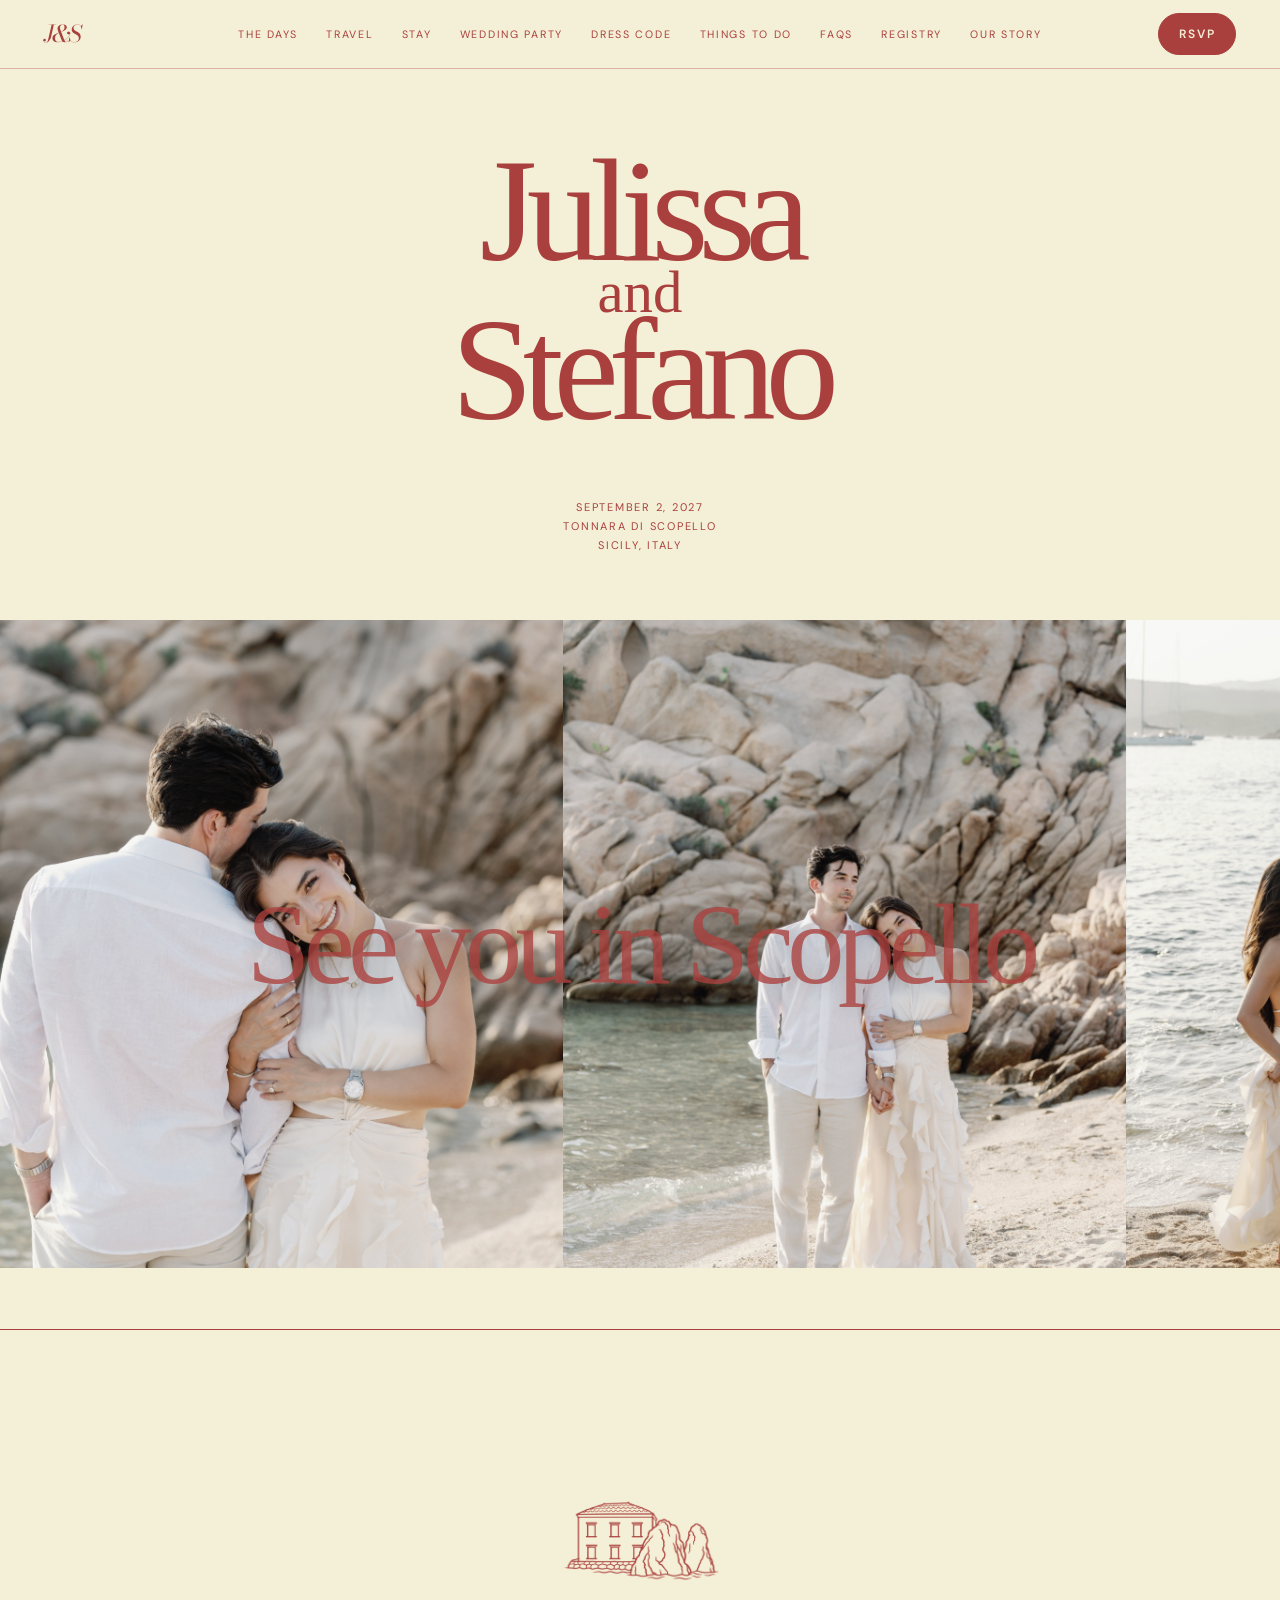
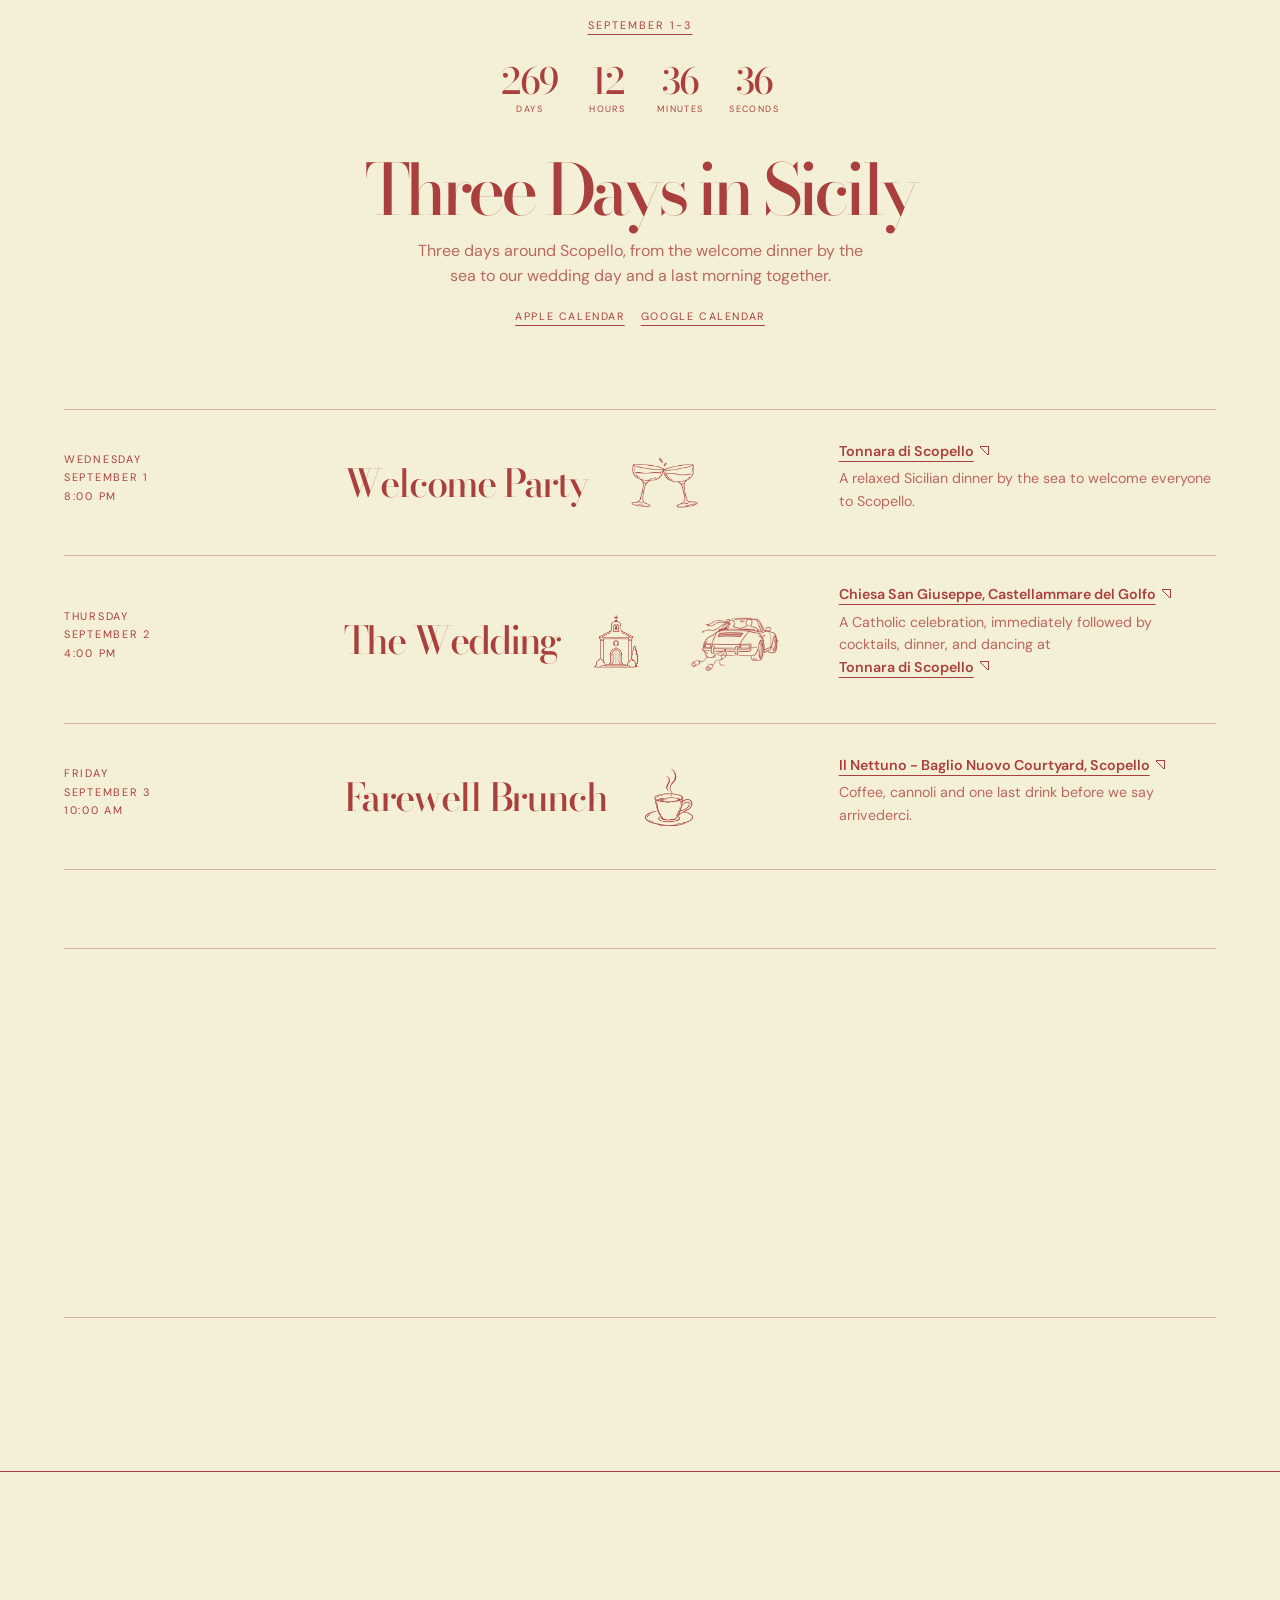
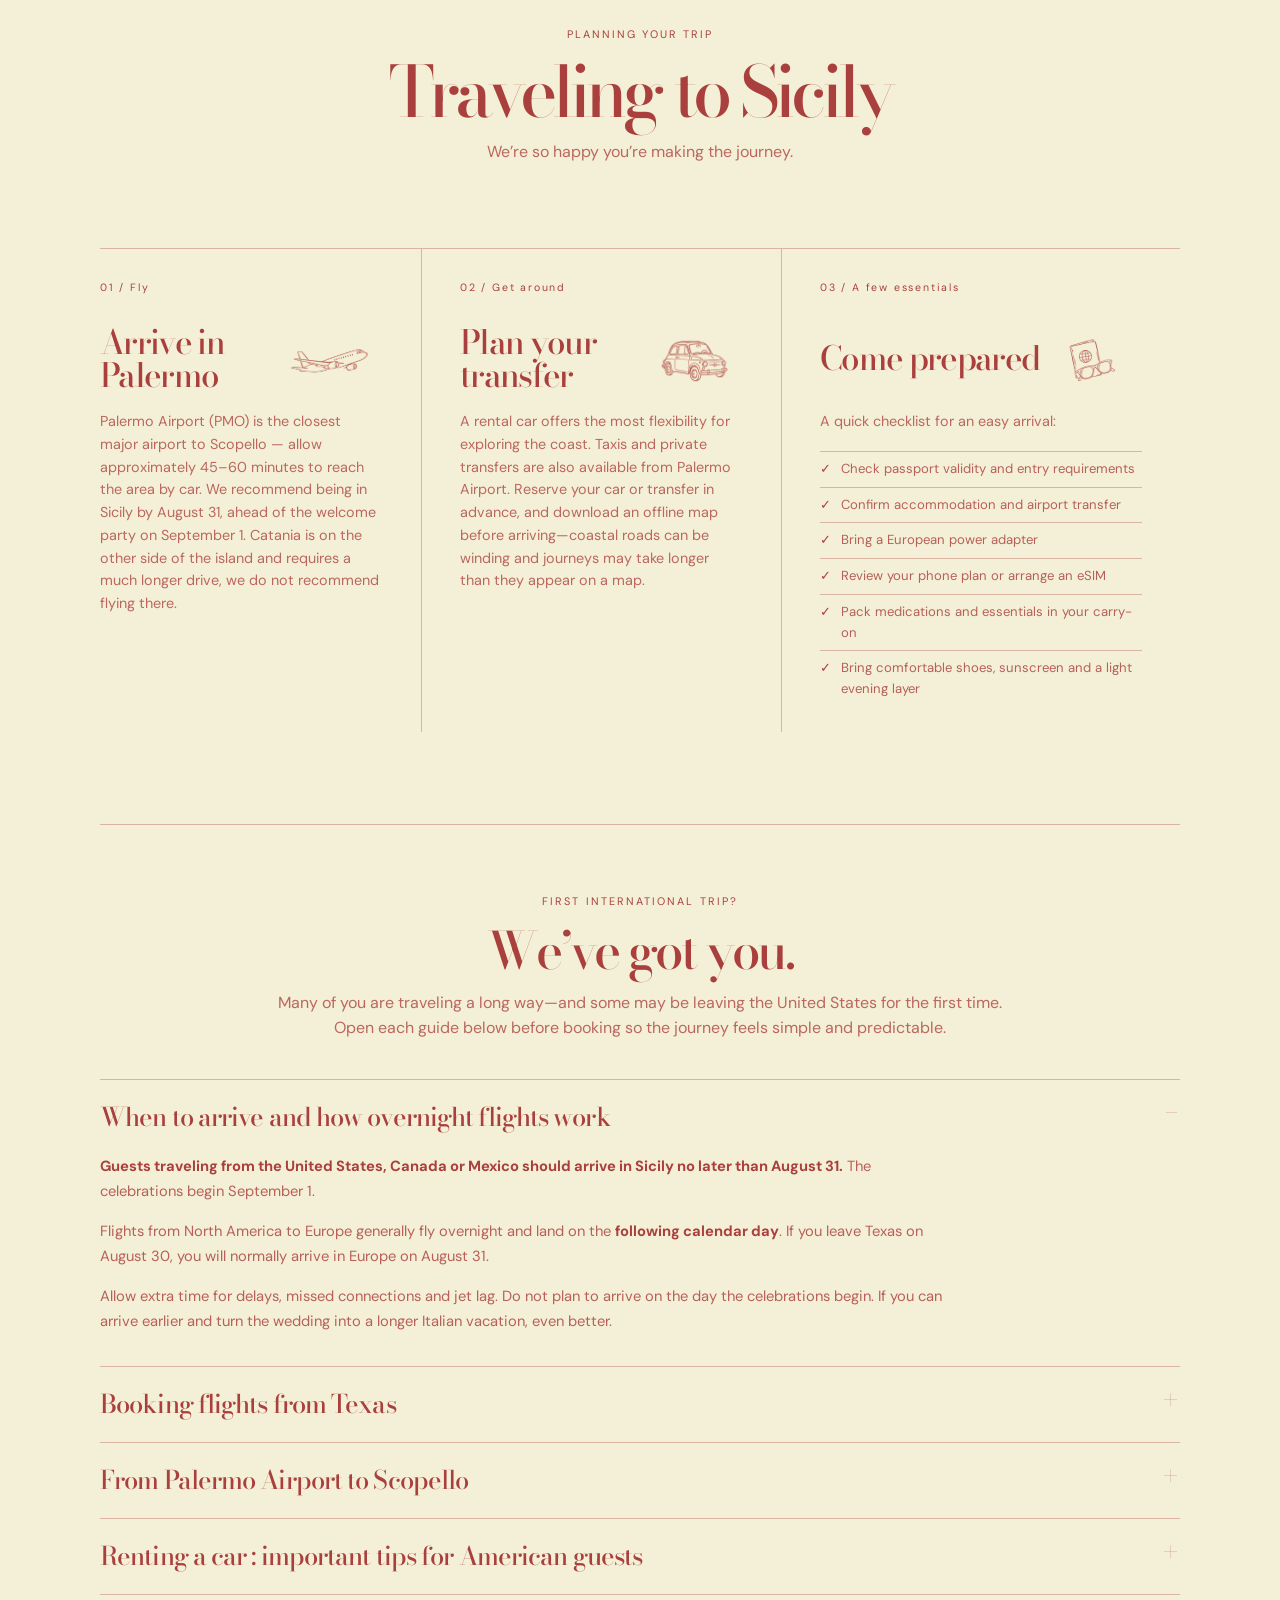
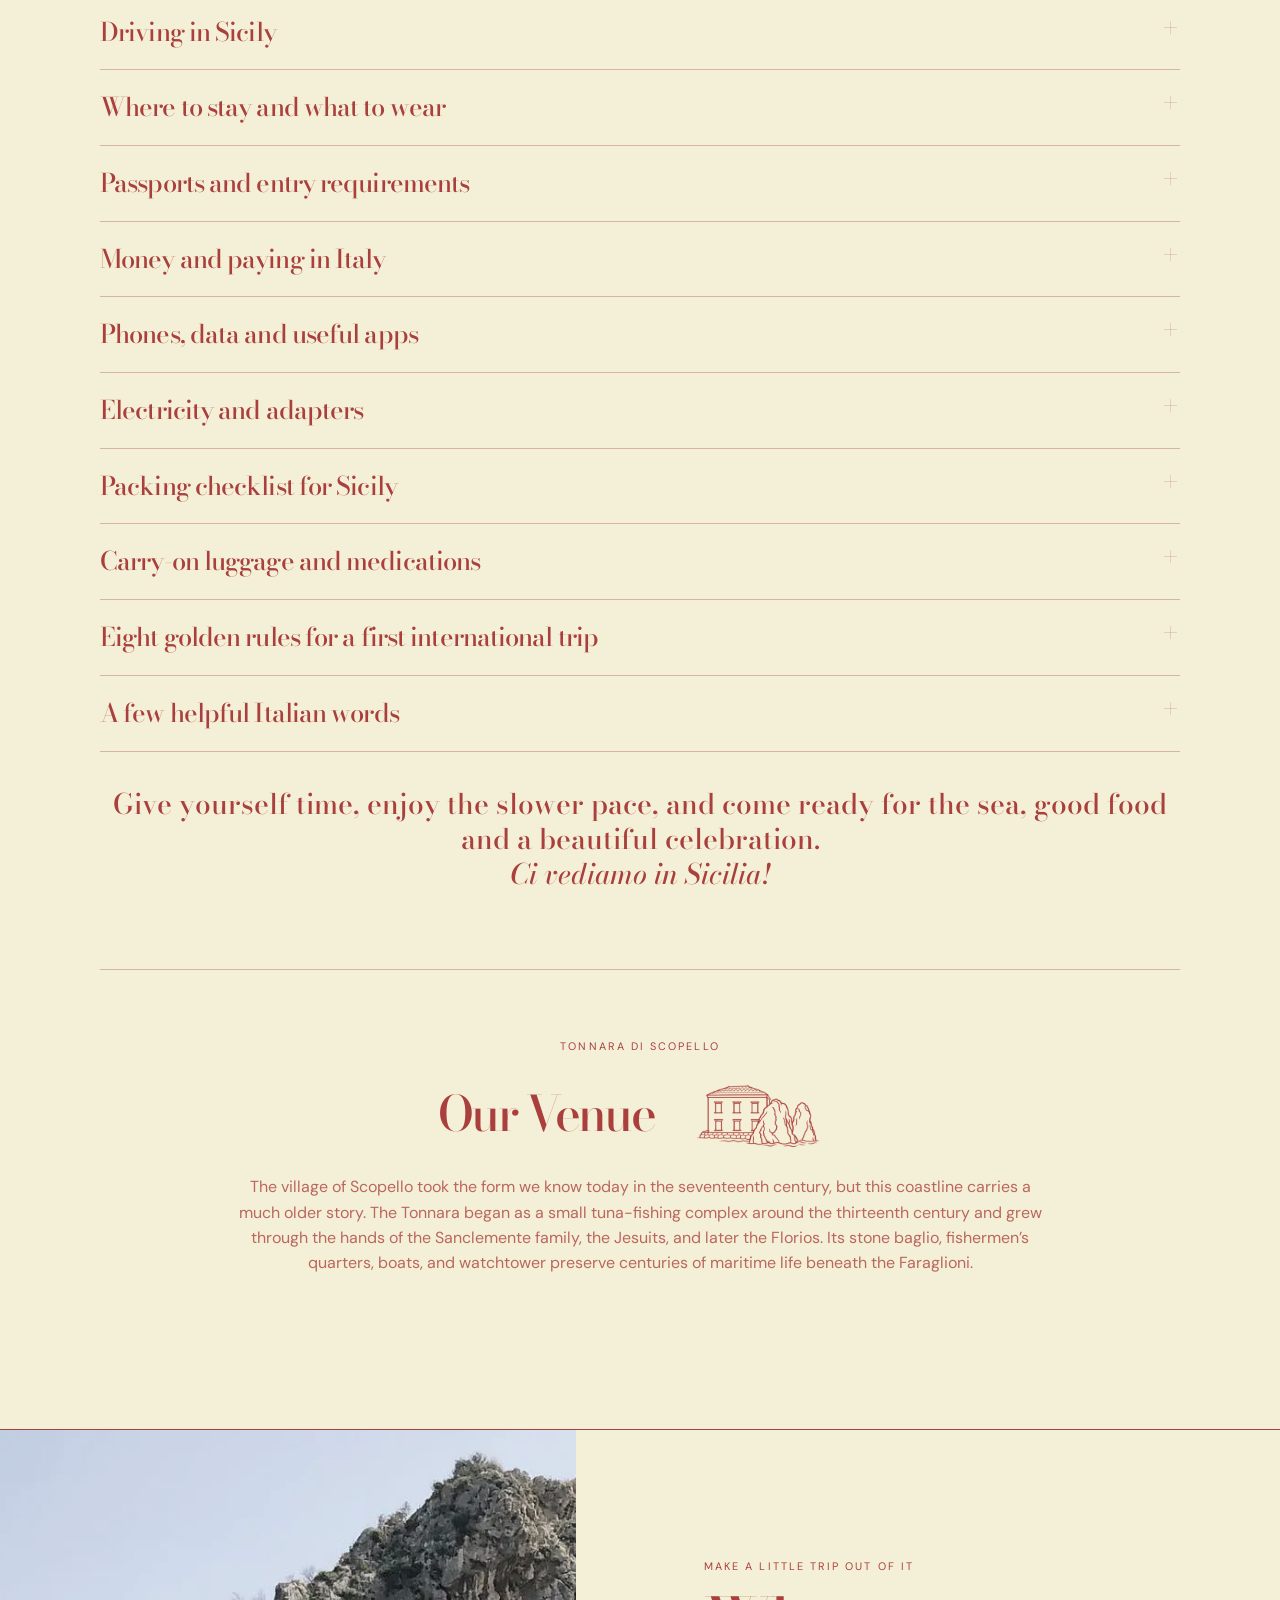
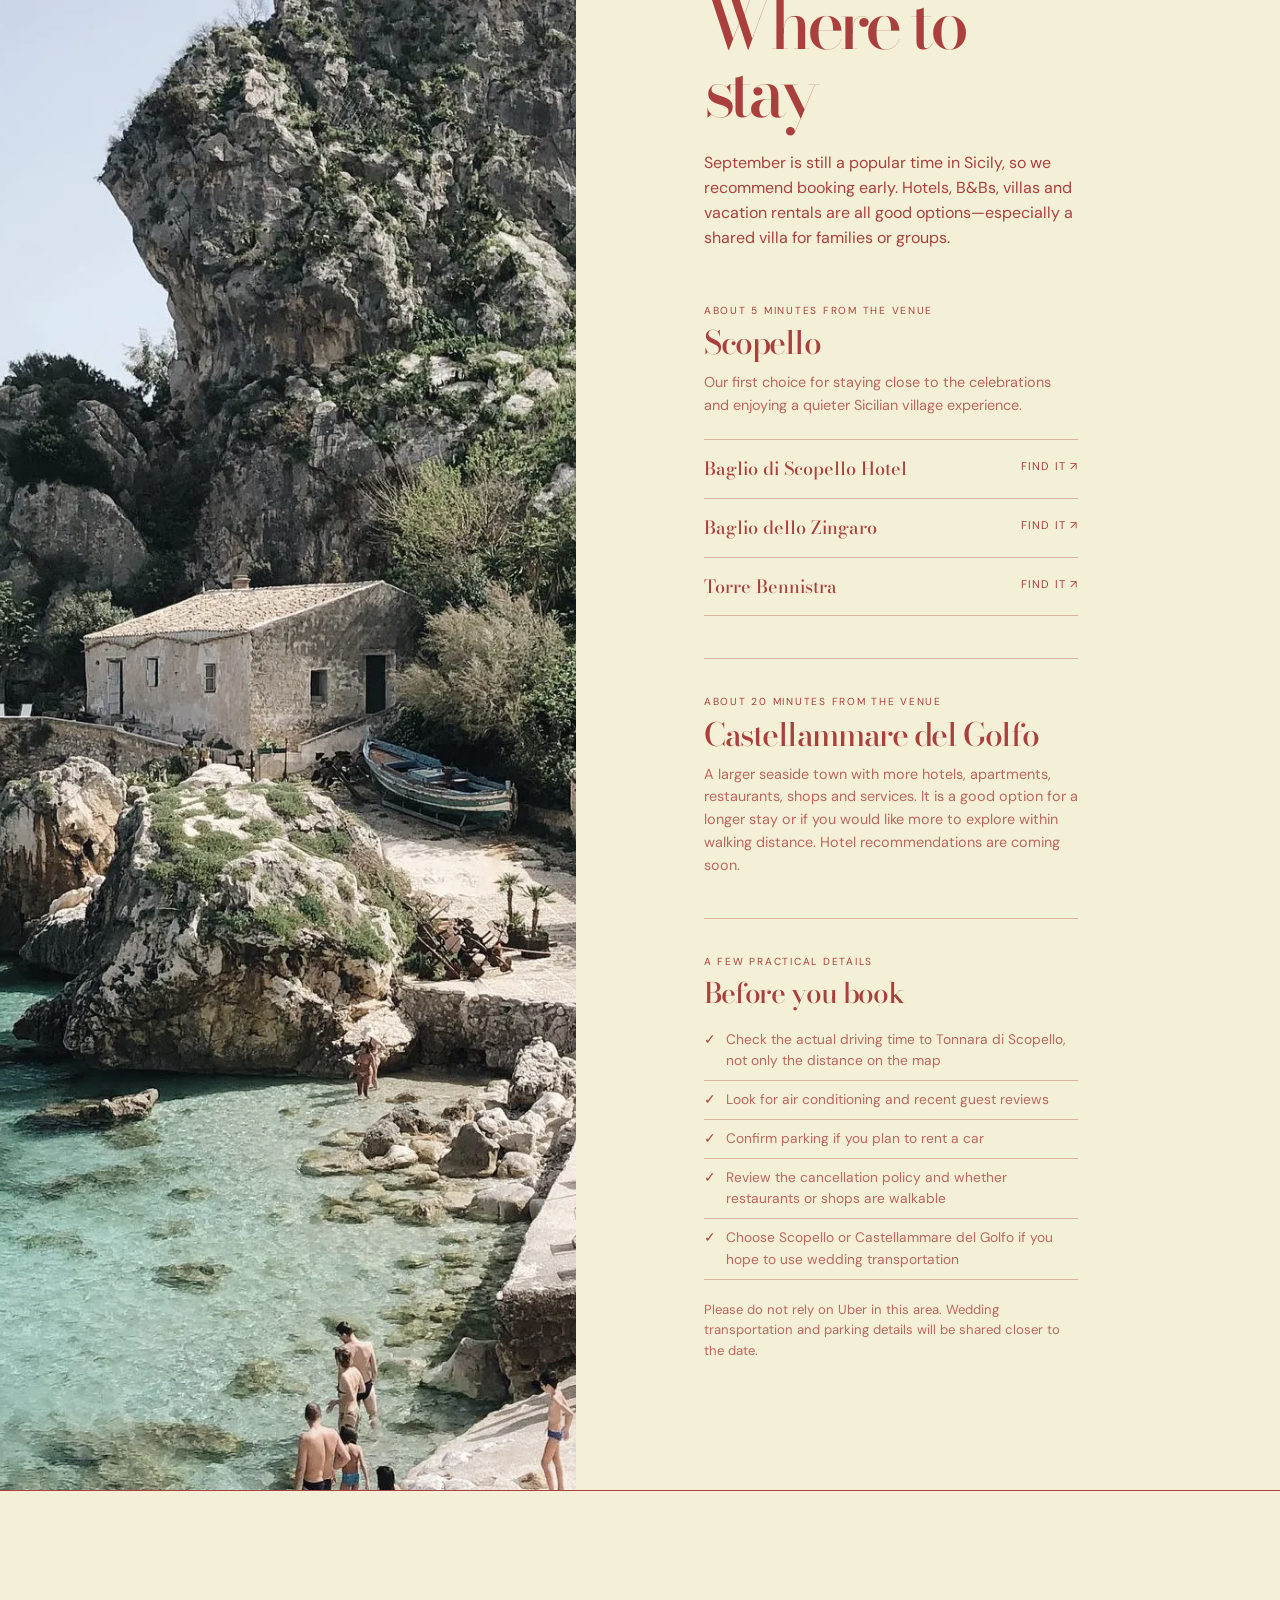
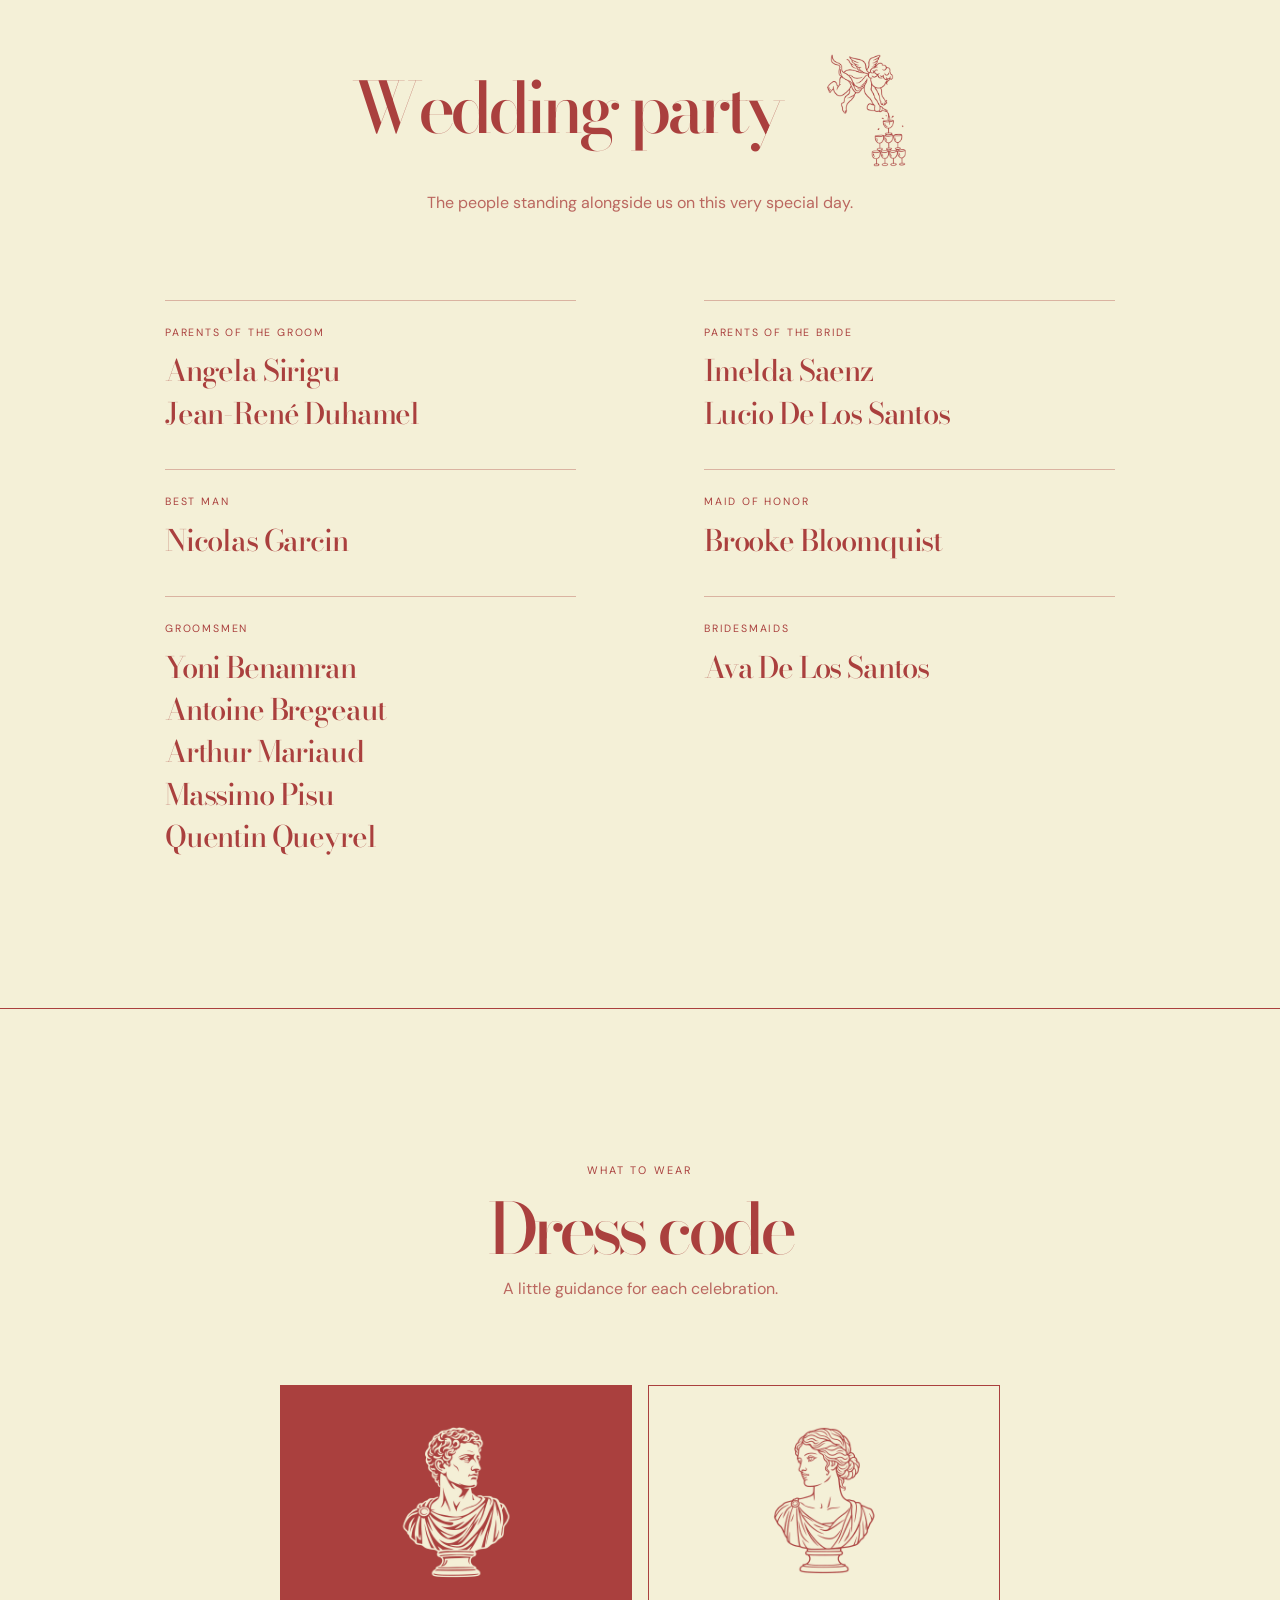
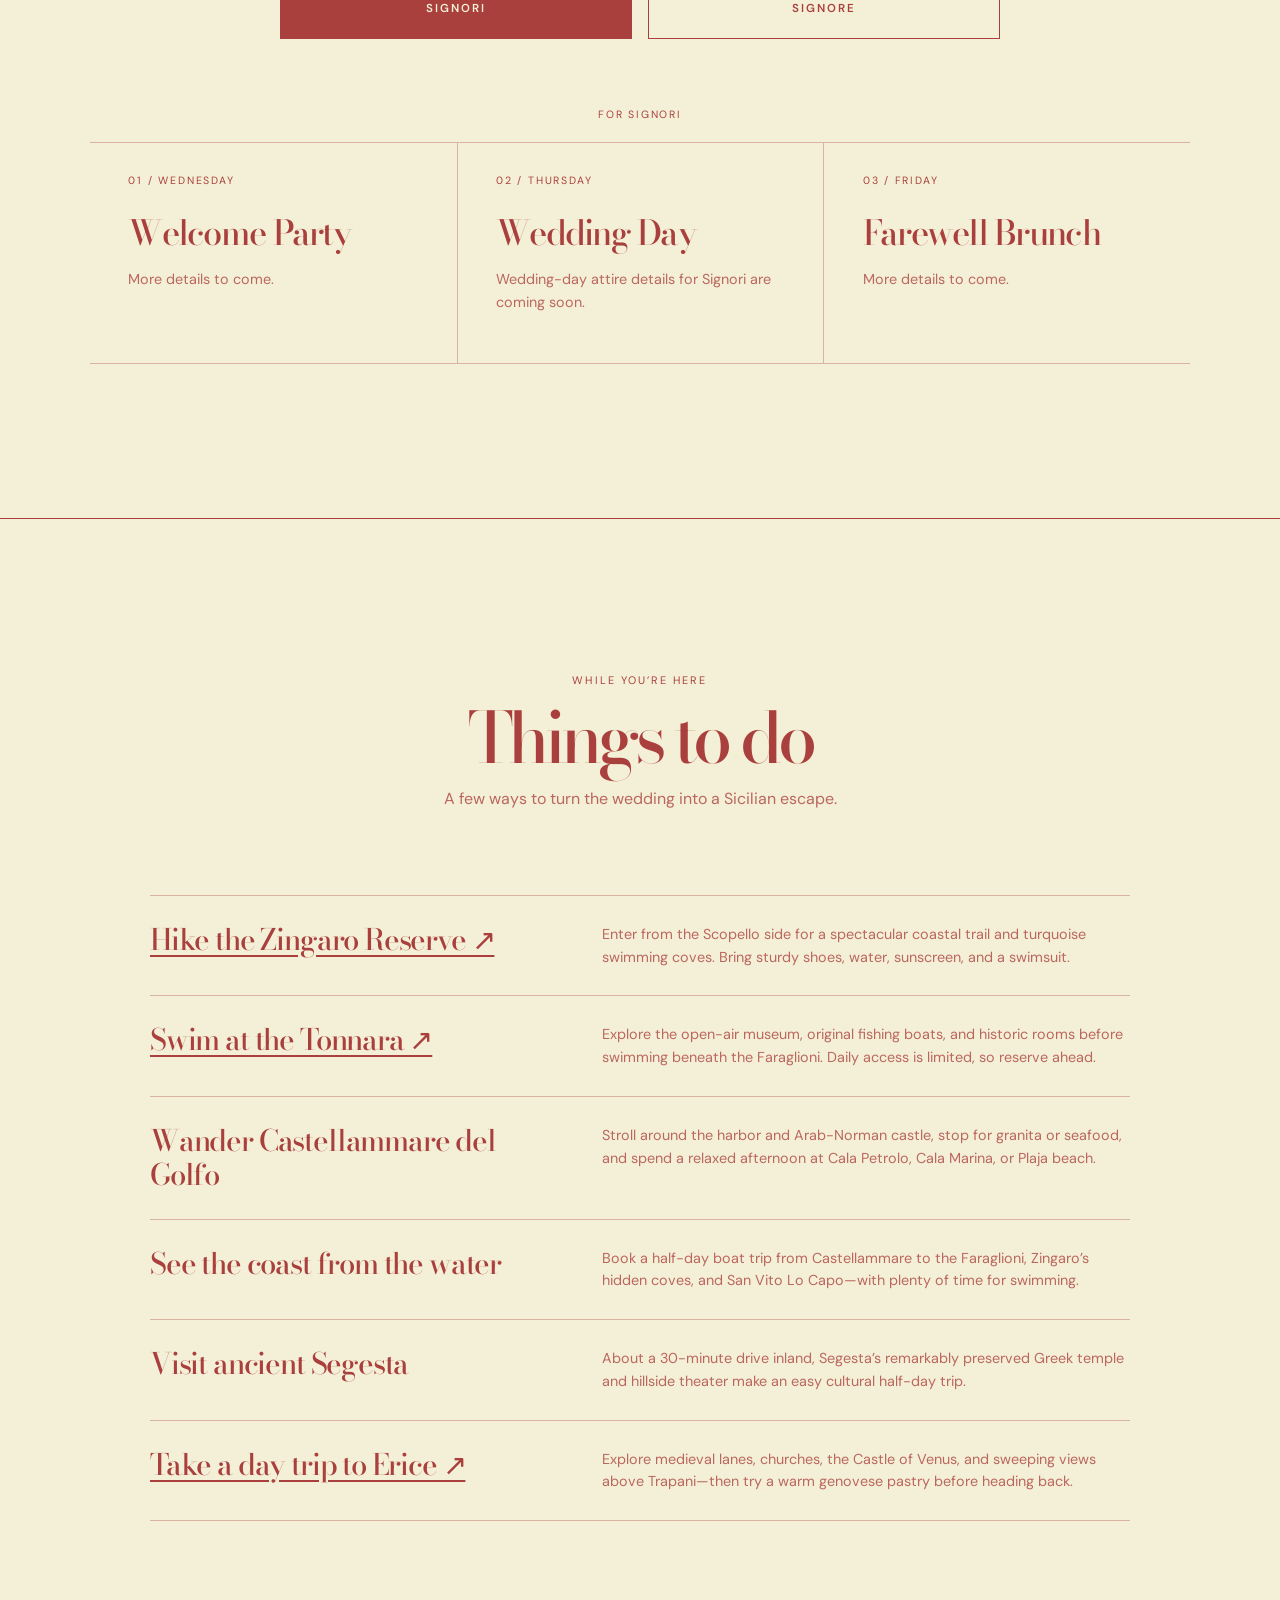
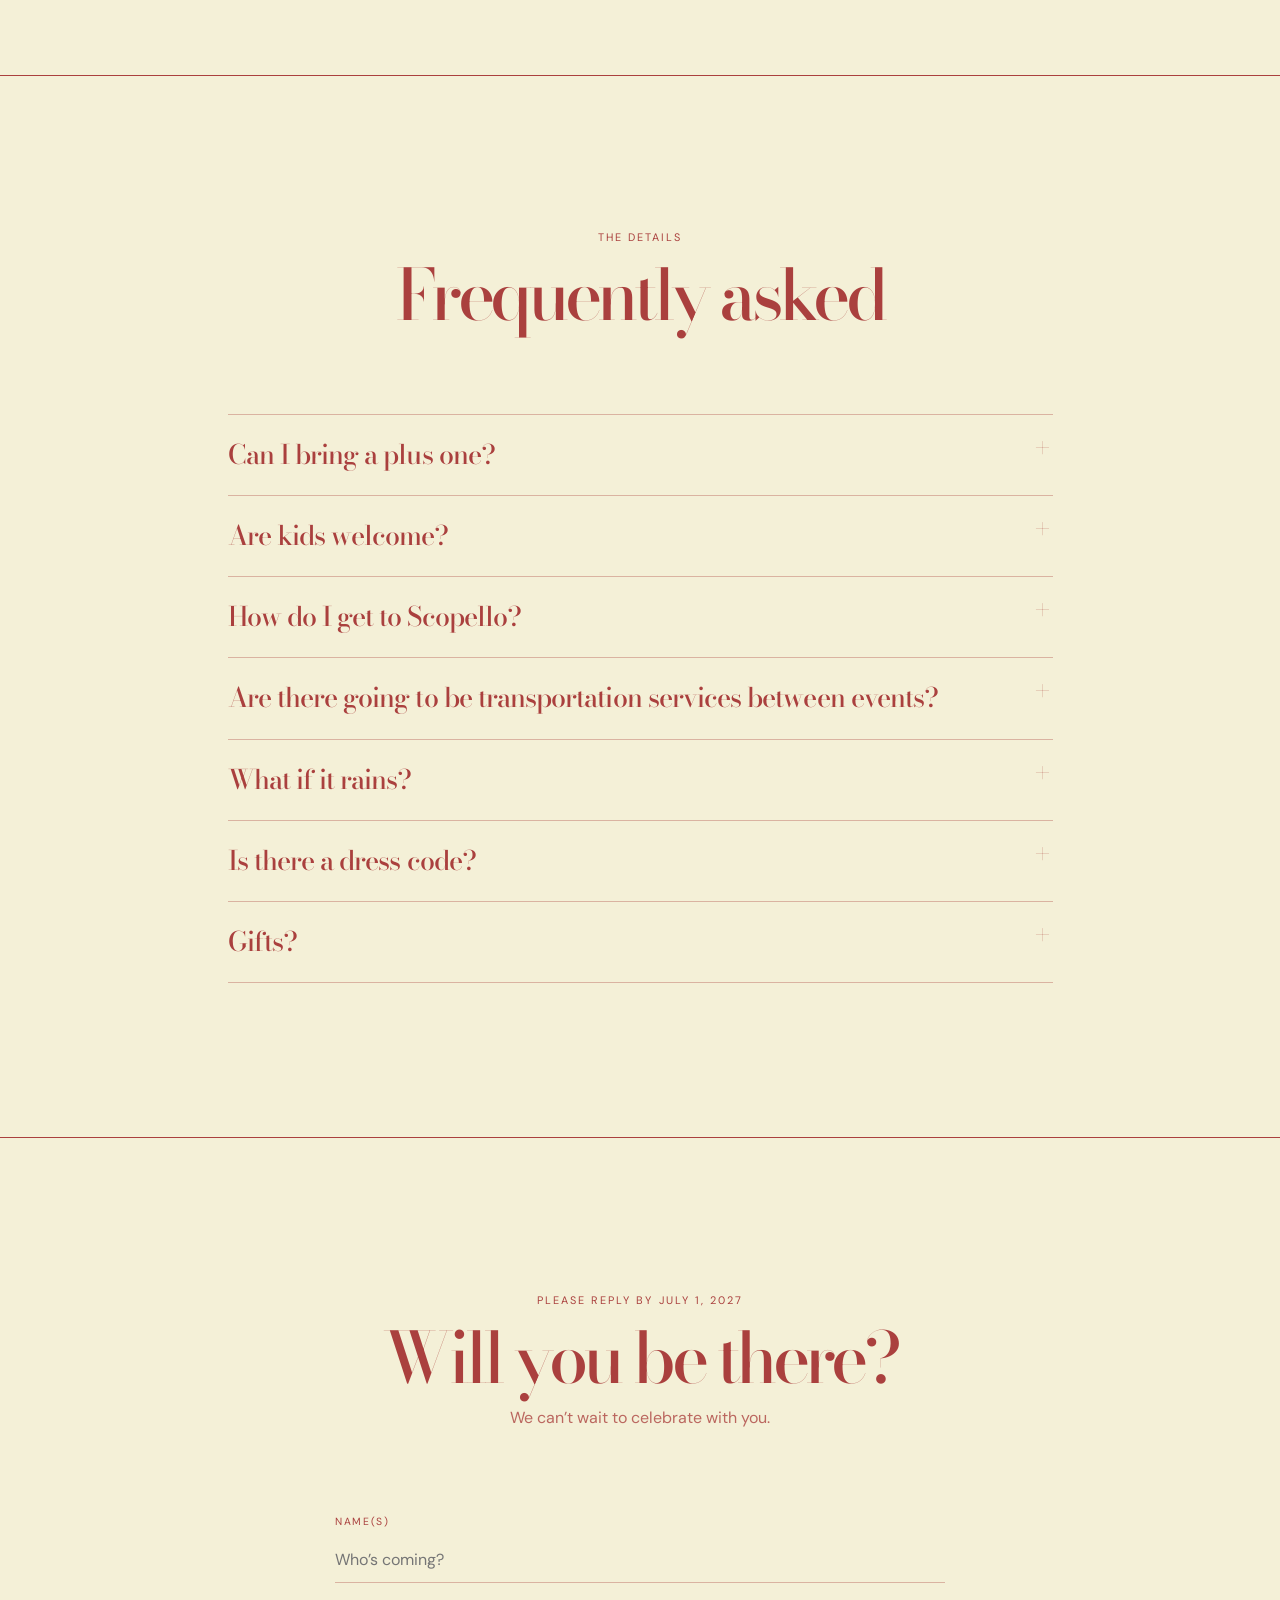
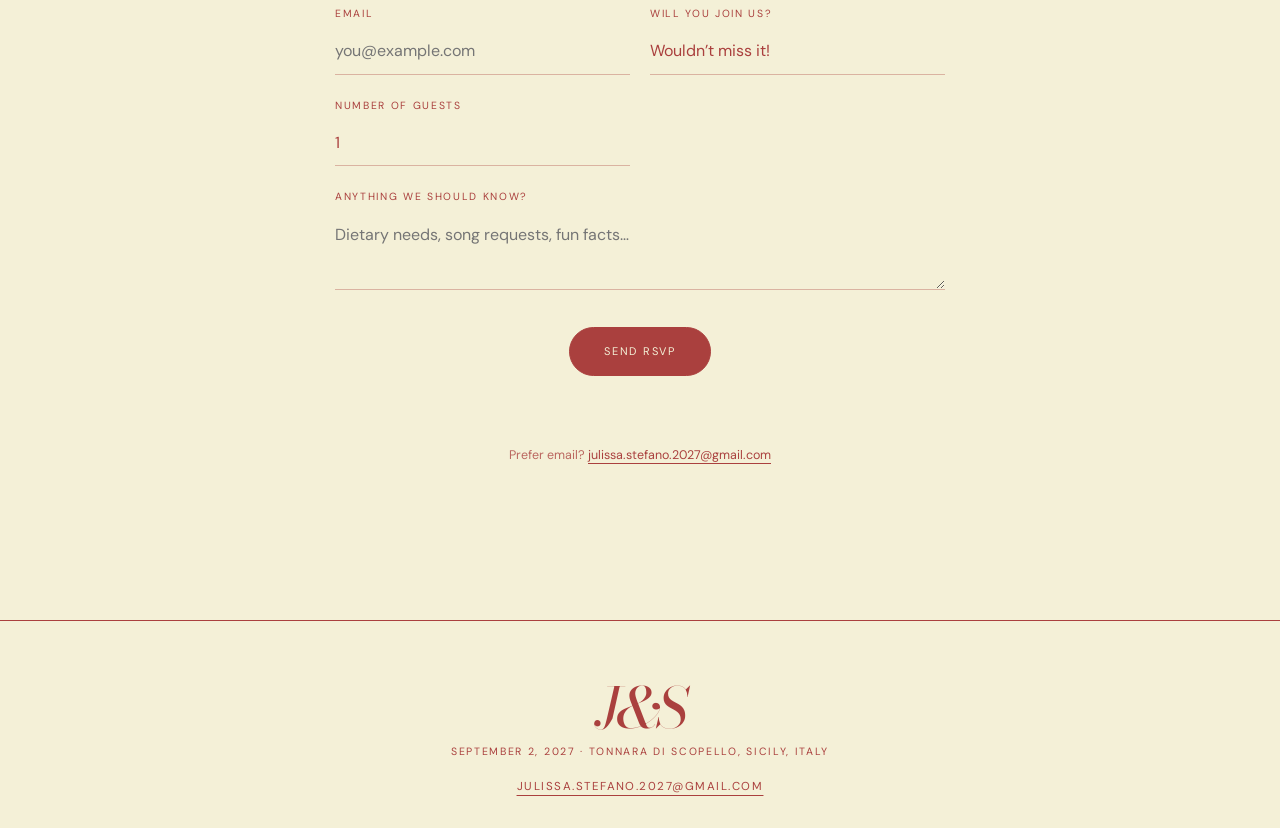
==== wedding-v2/index.html @ a76a1555 "Publish wedding website" ====
<!doctype html>
<html lang="en">
<head>
  <meta charset="utf-8">
  <meta name="viewport" content="width=device-width, initial-scale=1">
  <meta name="description" content="Julissa & Stefano — September 2, 2027, Tonnara di Scopello, Sicily, Italy">
  <title>Julissa & Stefano — Sicily, 2027</title>
  <link rel="preconnect" href="https://fonts.googleapis.com">
  <link rel="preconnect" href="https://fonts.gstatic.com" crossorigin>
  <link href="https://fonts.googleapis.com/css2?family=Bodoni+Moda:opsz,ital,wght@6..96,0,400;6..96,0,500;6..96,0,600;6..96,0,700;6..96,1,400&family=DM+Sans:opsz,wght@9..40,400;9..40,500;9..40,600&display=swap" rel="stylesheet">
  <style>
    :root {
      --cream: #f4f0d7;
      --paper: #f4f0d7;
      --ink: #aa403e;
      --olive: #aa403e;
      --olive-dark: #aa403e;
      --clay: #aa403e;
      --blush: #f4f0d7;
      --line: rgba(170,64,62,.35);
      --display: "Bodoni Moda", Didot, "Bodoni 72", Georgia, serif;
      --script: "Snell Roundhand", "Edwardian Script ITC", "Brush Script MT", cursive;
      --sans: "DM Sans", Arial, sans-serif;
      --heart-cursor: url("data:image/svg+xml,%3Csvg xmlns='http://www.w3.org/2000/svg' width='24' height='24' viewBox='0 0 24 24'%3E%3Cpath fill='%23aa403e' d='M12 21.35 2.9 12.24A5.7 5.7 0 0 1 11 4.18L12 5.2l1.01-1.02a5.7 5.7 0 0 1 8.09 8.06Z'/%3E%3C/svg%3E") 12 12, pointer;
    }
    * { box-sizing: border-box; }
    html { scroll-behavior: smooth; scroll-padding-top: 72px; }
    body { margin: 0; background: var(--paper); color: var(--ink); font-family: var(--sans); font-size: 16px; line-height: 1.58; }
    body, body * { cursor: var(--heart-cursor); }
    img { display: block; max-width: 100%; }
    a { color: inherit; }
    button, input, select, textarea { font: inherit; }
    .topbar { position: sticky; inset: 0 0 auto; z-index: 10; background: var(--cream); border-bottom: 1px solid var(--line); }
    .topbar__inner { min-height: 68px; max-width: 1400px; padding: 0 3.4vw; margin: auto; display: grid; grid-template-columns: 1fr auto 1fr; align-items: center; }
    .monogram { font-family: var(--display); font-size: 1.45rem; font-style: italic; text-decoration: none; letter-spacing: -.05em; }
    .nav { display: flex; justify-content: center; gap: clamp(15px, 2.2vw, 38px); }
    .nav a, .nav-toggle { color: var(--ink); font-size: .67rem; text-transform: uppercase; letter-spacing: .16em; text-decoration: none; white-space: nowrap; }
    .nav a { position: relative; padding: 8px 0; }
    .nav a::after { content: ""; position: absolute; inset: auto 0 3px; height: 1px; background: currentColor; transform: scaleX(0); transform-origin: right; transition: transform .25s ease; }
    .nav a:hover::after, .nav a:focus-visible::after { transform: scaleX(1); transform-origin: left; }
    .nav-cta { justify-self: end; color: var(--cream); background: var(--ink); border: 1px solid var(--ink); border-radius: 999px; padding: 11px 20px 10px; font-size: .75rem; font-weight: 600; letter-spacing: .15em; text-decoration: none; text-transform: uppercase; }
    .nav-toggle { display: none; justify-self: end; background: none; border: 0; cursor: var(--heart-cursor); padding: 8px 0; }

    .hero { min-height: calc(100svh - 68px); padding: clamp(52px,7vw,105px) 3.4vw 4.8vw; display: flex; flex-direction: column; align-items: center; max-width: 1180px; margin: auto; }
    .hero-copy { position: relative; z-index: 1; text-align: center; }
    .eyebrow { display: none; }
    h1, h2, h3, p { margin-top: 0; }
    h1 { color: var(--ink); font: 400 clamp(4.7rem, 11.5vw, 10rem)/.7 var(--script); letter-spacing: -.07em; margin: 0; }
    h1 span { display: block; margin: .12em 0 .04em; font-size: .4em; line-height: .8; letter-spacing: 0; }
    .hero-date { padding-top: 26px; margin: 0 0 clamp(36px,5vw,68px); font-size: .69rem; line-height: 1.75; letter-spacing: .16em; text-transform: uppercase; }
    .photo-ribbon { position: relative; width: 100vw; overflow: hidden; }
    .ribbon-track { display: flex; width: max-content; animation: ribbon-slide 110s linear infinite; }
    .ribbon-set { display: flex; }
    .ribbon-set img { width: clamp(460px, 44vw, 730px); height: min(760px, 72svh); min-height: 600px; object-fit: cover; filter: saturate(.72) contrast(.95); }
    @keyframes ribbon-slide { from { transform: translateX(0); } to { transform: translateX(-50%); } }
    .ribbon-title { position: absolute; z-index: 1; top: 50%; left: 50%; margin: 0; color: rgba(170,64,62,.78); font: 400 clamp(3.6rem,9vw,8rem)/.75 var(--script); letter-spacing: -.06em; text-shadow: 0 1px 20px rgba(0,0,0,.16); transform: translate(-50%,-50%); white-space: nowrap; pointer-events: none; }

    main > section + section { border-top: 1px solid var(--ink); }
    .section { padding: clamp(85px,12vw,155px) 5vw; }
    .section__head { max-width: 760px; margin: 0 auto clamp(48px,7vw,84px); text-align: center; }
    .section-sticker { display: block; width: clamp(145px, 17vw, 215px); aspect-ratio: 2 / 1; margin: 0 auto 26px; background: var(--ink); -webkit-mask: url("/wedding-v2/images/logo/tonnara2.png") center / contain no-repeat; mask: url("/wedding-v2/images/logo/tonnara2.png") center / contain no-repeat; }
    .section-label { margin: 0 0 15px; color: var(--olive-dark); font-size: .68rem; text-transform: uppercase; letter-spacing: .19em; }
    .section-label a { text-decoration-thickness: 1px; text-underline-offset: 5px; }
    .section__head .countdown { display: flex; justify-content: center; gap: clamp(12px,2.2vw,25px); max-width: none; margin: 30px auto 42px; color: var(--ink); }
    .countdown__unit { display: grid; gap: 5px; min-width: 48px; }
    .countdown__value { font: 500 clamp(1.5rem,2.8vw,2.35rem)/1 var(--display); letter-spacing: -.045em; }
    .countdown__label { font-size: .57rem; line-height: 1; letter-spacing: .15em; text-transform: uppercase; }
    .calendar-links { display: flex; justify-content: center; gap: 16px; margin: 20px 0 0; font-size: .67rem; letter-spacing: .15em; text-transform: uppercase; }
    .calendar-links a { text-underline-offset: 5px; }
    h2 { margin-bottom: 13px; font: 500 clamp(3rem,5.5vw,5.5rem)/.97 var(--display); letter-spacing: -.07em; }
    .section__head > p:not(.section-label) { max-width: 470px; margin: auto; color: rgba(170,64,62,.78); }
    .events { max-width: 1180px; margin: auto; border-top: 1px solid var(--line); }
    .event { display: grid; grid-template-columns: .7fr 1.3fr 1.05fr; gap: 28px; padding: 27px 0 26px; border-bottom: 1px solid var(--line); align-items: center; }
    .event__day { font-size: .68rem; line-height: 1.7; text-transform: uppercase; letter-spacing: .16em; }
    .event__heading { display: flex; align-items: center; justify-content: flex-start; gap: 14px; }
    .event h3 { margin: 0; font: 500 clamp(1.7rem,3vw,2.8rem)/1 var(--display); letter-spacing: -.055em; }
    .event-stickers { display: flex; flex: 0 0 auto; align-items: center; gap: 7px; }
    .event-sticker { display: block; flex: 0 0 auto; width: 122px; height: 92px; background: var(--ink); -webkit-mask-position: center; mask-position: center; -webkit-mask-size: contain; mask-size: contain; -webkit-mask-repeat: no-repeat; mask-repeat: no-repeat; }
    .event-sticker--champagne { -webkit-mask-image: url("/wedding-v2/images/logo/champagne2.png"); mask-image: url("/wedding-v2/images/logo/champagne2.png"); }
    .event-sticker--church { width: 84px; -webkit-mask-image: url("/wedding-v2/images/logo/church2.png"); mask-image: url("/wedding-v2/images/logo/church2.png"); }
    .event-sticker--porsche { width: 136px; -webkit-mask-image: url("/wedding-v2/images/logo/porsche.png"); mask-image: url("/wedding-v2/images/logo/porsche.png"); }
    .event-sticker--espresso { width: 96px; -webkit-mask-image: url("/wedding-v2/images/logo/espresso2.png"); mask-image: url("/wedding-v2/images/logo/espresso2.png"); }
    .event__detail { color: rgba(170,64,62,.78); font-size: .89rem; }
    .event__detail strong { display: block; color: var(--ink); font-weight: 600; }
    .venue-link { display: block; width: fit-content; margin-bottom: 5px; color: var(--ink); font-weight: 600; text-decoration-line: underline; text-decoration-thickness: 1px; text-underline-offset: 5px; }
    .venue-link::after { content: ""; display: inline-block; width: .56em; height: .56em; margin-left: .42em; border-top: 1px solid currentColor; border-right: 1px solid currentColor; background: linear-gradient(to top right, transparent 44%, currentColor 45%, currentColor 54%, transparent 55%); vertical-align: .08em; }
    .event-link { display: block; width: max-content; margin: 32px auto 0; color: var(--olive-dark); font-size: .7rem; text-transform: uppercase; letter-spacing: .13em; text-underline-offset: 5px; }
    .map-widget { max-width: 1180px; margin: clamp(44px,7vw,78px) auto 0; border-top: 1px solid var(--line); border-bottom: 1px solid var(--line); }
    .map-frame { width: 100%; min-height: 360px; border: 0; filter: saturate(.75) contrast(.95); }
    .place-history { max-width: 1080px; margin: clamp(48px,7vw,78px) auto 0; padding-top: clamp(45px,6vw,68px); border-top: 1px solid var(--line); text-align: center; }
    .place-history__heading { display: flex; align-items: center; justify-content: center; gap: 18px; margin-bottom: 18px; }
    .place-history h3 { margin: 0; font: 500 clamp(2rem,3.8vw,3.2rem)/1 var(--display); letter-spacing: -.055em; }
    .place-history__sticker { display: block; flex: 0 0 auto; width: clamp(115px,14vw,170px); height: 86px; background: var(--ink); -webkit-mask: url("/wedding-v2/images/logo/tonnara2.png") center / contain no-repeat; mask: url("/wedding-v2/images/logo/tonnara2.png") center / contain no-repeat; }
    .place-history__copy { max-width: 820px; margin: 0 auto; color: rgba(170,64,62,.78); }
    @media (max-width: 480px) { .place-history__heading { gap: 9px; }.place-history__sticker { width: 92px; height: 64px; } }

    .party { background: var(--cream); }.party-title-row { display: flex; flex-direction: row; align-items: center; justify-content: center; gap: clamp(10px,1.8vw,20px); }.party-title-row h2 { margin-bottom: 0; }.party-sticker { display: block; flex: 0 0 auto; width: clamp(92px,10vw,130px); height: clamp(92px,10vw,130px); background: var(--ink); -webkit-mask: url("/wedding-v2/images/logo/wedding-party-cherub-tower.png") center / contain no-repeat; mask: url("/wedding-v2/images/logo/wedding-party-cherub-tower.png") center / contain no-repeat; }.party-title-row + p { margin-top: 18px !important; }.party-columns { max-width: 950px; margin: auto; display: grid; grid-template-columns: 1fr 1fr; gap: clamp(40px,10vw,160px); }.party-group { border-top: 1px solid var(--line); padding-top: 24px; }.party-group + .party-group { margin-top: 38px; }.party-role { margin: 0 0 12px; font-size: .66rem; letter-spacing: .17em; text-transform: uppercase; }.party-name { margin: 0; font: 500 clamp(1.45rem,2.3vw,2rem)/1.2 var(--display); letter-spacing: -.04em; }.party-name + .party-name { margin-top: 7px; }
    @media (max-width: 480px) { .party-title-row { gap: 8px; }.party-title-row h2 { font-size: 2.65rem; }.party-sticker { width: 76px; height: 76px; } }

    .dress { text-align: center; }.dress-choices { width: min(100%,720px); margin: 0 auto clamp(42px,6vw,68px); display: grid; grid-template-columns: 1fr 1fr; gap: 16px; }.dress-choice { display: grid; justify-items: center; gap: 10px; min-width: 0; padding: 24px 18px 20px; color: var(--ink); background: transparent; border: 1px solid var(--ink); border-radius: 0; cursor: var(--heart-cursor); transition: color .2s, background .2s; }.dress-choice[aria-selected="true"] { color: var(--cream); background: var(--ink); }.dress-bust { display: block; width: min(100%,170px); height: 180px; background: var(--ink); -webkit-mask-position: center; mask-position: center; -webkit-mask-size: contain; mask-size: contain; -webkit-mask-repeat: no-repeat; mask-repeat: no-repeat; }.dress-choice[aria-selected="true"] .dress-bust { background: var(--cream); }.dress-bust--signori { -webkit-mask-image: url("/wedding-v2/images/logo/dress-code-signori.png"); mask-image: url("/wedding-v2/images/logo/dress-code-signori.png"); }.dress-bust--signore { -webkit-mask-image: url("/wedding-v2/images/logo/dress-code-signore.png"); mask-image: url("/wedding-v2/images/logo/dress-code-signore.png"); }.dress-choice__label { font-size: .72rem; font-weight: 600; letter-spacing: .17em; text-transform: uppercase; }.dress-panel { max-width: 1100px; margin: auto; }.dress-panel[hidden] { display: none; }.dress-panel__label { margin: 0 0 18px; font-size: .66rem; letter-spacing: .17em; text-transform: uppercase; }.dress-events { display: grid; grid-template-columns: repeat(3,1fr); border-top: 1px solid var(--line); border-bottom: 1px solid var(--line); text-align: left; }.dress-event { min-height: 220px; padding: 30px clamp(20px,3vw,42px); }.dress-event + .dress-event { border-left: 1px solid var(--line); }.dress-number { margin: 0 0 26px; font-size: .66rem; letter-spacing: .17em; text-transform: uppercase; }.dress-event h3 { margin: 0 0 18px; font: 500 clamp(1.65rem,2.7vw,2.45rem)/1 var(--display); letter-spacing: -.05em; }.dress-event > p:last-child { margin: 0; color: rgba(170,64,62,.78); font-size: .9rem; }
    @media (max-width: 760px) { .dress-choices { width: min(100%,390px); gap: 10px; }.dress-choice { padding: 18px 8px 15px; }.dress-bust { height: 135px; }.dress-events { grid-template-columns: 1fr; }.dress-event { min-height: 0; padding: 28px 0; }.dress-event + .dress-event { border-left: 0; border-top: 1px solid var(--line); } }

    .split { display: grid; grid-template-columns: minmax(300px,.9fr) minmax(360px,1.1fr); min-height: 720px; background: var(--cream); }
    .split__photo img { width: 100%; height: 100%; min-height: 560px; object-fit: cover; filter: saturate(.8); }
    .split__copy { display: flex; flex-direction: column; justify-content: center; max-width: 630px; padding: clamp(70px,10vw,150px) clamp(38px,10vw,142px); }
    .split__copy h2 { margin-bottom: 23px; }
    .split__copy > p { max-width: 455px; }
    .stay-area { margin-top: 36px; }.stay-area + .stay-area { margin-top: 42px; padding-top: 35px; border-top: 1px solid var(--line); }.stay-area__eyebrow { margin: 0 0 8px; font-size: .64rem; letter-spacing: .17em; text-transform: uppercase; }.stay-area h3 { margin: 0 0 12px; font: 500 clamp(1.65rem,2.5vw,2.2rem)/1 var(--display); letter-spacing: -.045em; }.stay-area__copy { margin: 0; color: rgba(170,64,62,.78); font-size: .9rem; }.stay-list { margin: 23px 0 0; padding: 0; list-style: none; border-top: 1px solid var(--line); }.stay-tips { margin-top: 42px; padding-top: 35px; border-top: 1px solid var(--line); }.stay-tips h3 { margin: 0 0 14px; font: 500 clamp(1.45rem,2.2vw,1.9rem)/1 var(--display); letter-spacing: -.04em; }.stay-checklist { margin: 0; padding: 0; list-style: none; }.stay-checklist li { position: relative; padding: 8px 0 8px 22px; border-bottom: 1px solid var(--line); color: rgba(170,64,62,.78); font-size: .86rem; }.stay-checklist li::before { content: "✓"; position: absolute; left: 0; color: var(--ink); }.stay-note { margin: 20px 0 0; color: rgba(170,64,62,.78); font-size: .82rem; }
    .stay-list li { padding: 18px 0; border-bottom: 1px solid var(--line); }
    .stay-list a { display: flex; justify-content: space-between; gap: 15px; text-decoration: none; }
    .stay-list strong { font: 500 1.13rem/1.2 var(--display); }
    .stay-list span { color: var(--olive-dark); font-size: .7rem; text-transform: uppercase; letter-spacing: .1em; white-space: nowrap; }
    .faq { background: var(--cream); }.faq-wrap { max-width: 825px; margin: auto; }.faq-list { border-top: 1px solid var(--line); }
    details { border-bottom: 1px solid var(--line); }summary { cursor: var(--heart-cursor); position: relative; padding: 24px 43px 24px 0; list-style: none; font: 500 clamp(1.35rem,2.1vw,1.75rem)/1.2 var(--display); letter-spacing: -.035em; }summary::-webkit-details-marker { display: none; }summary::after { content: "+"; position: absolute; right: 2px; top: 18px; font: 400 2rem/1 var(--display); }details[open] summary::after { content: "−"; }details p { max-width: 600px; padding: 0 42px 25px 0; margin: 0; color: rgba(170,64,62,.78); }

    .travel { background: var(--cream); }.travel-grid { max-width: 1080px; margin: auto; display: grid; grid-template-columns: repeat(3, 1fr); border-top: 1px solid var(--line); }.travel-item { min-height: 260px; padding: 31px clamp(20px,3vw,47px) 25px 0; margin-right: clamp(20px,3vw,47px); border-right: 1px solid var(--line); }.travel-item:last-child { border-right: 0; margin-right: 0; }.travel-number { margin: 0 0 26px; font-size: .66rem; letter-spacing: .17em; }.travel-heading { display: flex; align-items: center; gap: 10px; margin-bottom: 15px; }.travel-item h3 { margin: 0; font: 500 clamp(1.6rem,2.6vw,2.35rem)/1 var(--display); letter-spacing: -.05em; }.travel-sticker { display: block; flex: 0 0 auto; width: 94px; height: 72px; background: var(--ink); -webkit-mask-position: center; mask-position: center; -webkit-mask-size: contain; mask-size: contain; -webkit-mask-repeat: no-repeat; mask-repeat: no-repeat; }.travel-sticker--plane { width: 108px; -webkit-mask-image: url("/wedding-v2/images/logo/travel-plane.png"); mask-image: url("/wedding-v2/images/logo/travel-plane.png"); }.travel-sticker--car { -webkit-mask-image: url("/wedding-v2/images/logo/travel-car.png"); mask-image: url("/wedding-v2/images/logo/travel-car.png"); }.travel-sticker--passport { width: 82px; -webkit-mask-image: url("/wedding-v2/images/logo/travel-passport-sunglasses.png"); mask-image: url("/wedding-v2/images/logo/travel-passport-sunglasses.png"); }.travel-item > p:not(.travel-number) { margin: 0; color: rgba(170,64,62,.78); font-size: .9rem; }.travel-checklist { margin: 18px 0 0; padding: 0; list-style: none; text-align: left; }.travel-checklist li { position: relative; padding: 7px 0 7px 21px; border-top: 1px solid var(--line); color: rgba(170,64,62,.82); font-size: .82rem; }.travel-checklist li::before { content: "✓"; position: absolute; left: 0; color: var(--ink); }.travel-link { color: var(--ink); text-underline-offset: 4px; }
    .travel-guide { max-width: 1080px; margin: clamp(58px,8vw,92px) auto 0; padding-top: clamp(45px,6vw,68px); border-top: 1px solid var(--line); }.travel-guide__intro { max-width: 760px; margin: 0 auto 38px; text-align: center; }.travel-guide__intro h3 { margin: 7px 0 15px; font: 500 clamp(2.3rem,4vw,3.6rem)/.98 var(--display); letter-spacing: -.055em; }.travel-guide__intro p:last-child { margin: 0; color: rgba(170,64,62,.78); }.travel-guide__list { border-top: 1px solid var(--line); }.travel-guide details { border-bottom: 1px solid var(--line); }.travel-guide summary { padding: 22px 45px 22px 0; font-size: clamp(1.25rem,2vw,1.7rem); }.travel-guide__body { padding: 0 0 32px; color: rgba(170,64,62,.82); font-size: .92rem; line-height: 1.7; }.travel-guide__body p { max-width: 850px; padding: 0; margin: 0 0 15px; color: inherit; }.travel-guide__body p:last-child { margin-bottom: 0; }.travel-guide__body h4 { margin: 25px 0 8px; color: var(--ink); font: 500 1.25rem/1.2 var(--display); letter-spacing: -.025em; }.travel-guide__body ul { max-width: 850px; margin: 10px 0 18px; padding: 0; list-style: none; }.travel-guide__body li { position: relative; padding: 5px 0 5px 22px; }.travel-guide__body li::before { content: "✓"; position: absolute; left: 0; color: var(--ink); }.travel-guide__body strong { color: var(--ink); }.travel-guide__address { padding-left: 18px !important; border-left: 1px solid var(--line); }.travel-guide__words { display: grid; grid-template-columns: repeat(2,minmax(0,1fr)); gap: 0 28px; }.travel-guide__words li { border-bottom: 1px solid var(--line); }.travel-guide__closing { margin-top: 34px; text-align: center; font: 500 clamp(1.35rem,2.2vw,1.8rem)/1.25 var(--display); color: var(--ink); }

    .things { text-align: center; }.things-list { max-width: 980px; margin: 0 auto; padding: 0; list-style: none; border-top: 1px solid var(--line); text-align: left; }.things-list li { display: grid; grid-template-columns: 2.2fr 3fr; gap: clamp(24px,5vw,72px); padding: 27px 0; border-bottom: 1px solid var(--line); }.things-list strong { font: 500 clamp(1.35rem,2.3vw,1.9rem)/1.15 var(--display); letter-spacing: -.04em; }.things-list span { color: rgba(170,64,62,.78); font-size: .9rem; }.things-list a { color: inherit; text-underline-offset: 5px; }

    .rsvp { background: var(--cream); color: var(--ink); }.rsvp .section-label { color: var(--ink); }.rsvp .section__head > p:not(.section-label) { color: rgba(170,64,62,.78); }.rsvp-form { width: min(100%,610px); margin: auto; display: grid; grid-template-columns: 1fr 1fr; gap: 23px 20px; }.field { display: grid; gap: 8px; }.field--full { grid-column: 1 / -1; }.field label { font-size: .65rem; letter-spacing: .16em; text-transform: uppercase; }.field input,.field select,.field textarea { width: 100%; appearance: none; color: var(--ink); background: transparent; border: 0; border-bottom: 1px solid var(--line); border-radius: 0; padding: 8px 0 10px; outline: none; }.field option { color: var(--ink); }.field textarea { resize: vertical; min-height: 76px; }.field input:focus,.field select:focus,.field textarea:focus { border-color: var(--ink); }.form-submit { grid-column: 1 / -1; justify-self: center; margin-top: 14px; padding: 15px 34px; border: 1px solid var(--ink); background: var(--ink); color: var(--paper); cursor: var(--heart-cursor); border-radius: 999px; font-size: .69rem; letter-spacing: .16em; text-transform: uppercase; transition: background .2s, color .2s; }.form-submit:hover { color: var(--ink); background: transparent; }.form-status { grid-column: 1 / -1; min-height: 1.3em; margin: -5px 0 0; text-align: center; font-size: .87rem; }.rsvp-email { margin: 34px auto 0; text-align: center; font-size: .78rem; color: rgba(170,64,62,.78); }.rsvp-email a { color: var(--ink); text-underline-offset: 4px; }
    .footer { border-top: 1px solid var(--ink); padding: 65px 5vw 30px; background: var(--cream); color: var(--ink); text-align: center; }.footer-mark { margin: 0 0 13px; font: italic 3.5rem/.8 var(--display); letter-spacing: -.07em; }.footer p:not(.footer-mark) { margin: 0; font-size: .66rem; letter-spacing: .16em; text-transform: uppercase; }.footer-email { display: inline-block; margin-top: 18px; font-size: .72rem; letter-spacing: .13em; text-transform: uppercase; text-underline-offset: 5px; }
    @media (max-width: 760px) { .topbar__inner { grid-template-columns: 1fr auto; padding: 0 21px; }.nav-cta { display: none; }.nav-toggle { display: block; }.nav { display: none; position: absolute; top: 68px; left: 0; right: 0; padding: 17px 21px 22px; flex-direction: column; gap: 7px; background: var(--paper); border-bottom: 1px solid var(--line); }.nav.is-open { display: flex; }.nav a { padding: 9px 0; }.hero { min-height: auto; padding: 62px 0 0; }.hero-copy { padding: 0 21px; }.ribbon-set img { width: min(170vw, 660px); min-height: 540px; height: min(700px, 70svh); object-position: center; }.hero-date { margin: 30px 0 38px; } h1 { font-size: clamp(4.7rem,22vw,6.8rem); }.section__head .countdown { gap: 11px; margin: 27px auto 38px; }.countdown__unit { min-width: 43px; }.calendar-links { flex-wrap: wrap; gap: 10px 18px; }.event { grid-template-columns: 1fr; gap: 7px; padding: 25px 0; }.event__heading { justify-content: flex-start; gap: 10px; }.event-sticker { width: 96px; height: 76px; }.event-sticker--church { width: 66px; }.event-sticker--porsche { width: 106px; }.event-sticker--espresso { width: 76px; }.event__detail { margin: 7px 0 0; }.map-frame { min-height: 310px; }.split { grid-template-columns: 1fr; }.split__photo { min-height: 400px; }.split__photo img { min-height: 400px; }.split__copy { padding: 75px 27px; }.party-columns { grid-template-columns: 1fr; gap: 38px; }.travel-grid { grid-template-columns: 1fr; }.travel-item { min-height: 0; padding: 27px 0; margin: 0; border-right: 0; border-bottom: 1px solid var(--line); }.travel-item:last-child { border-bottom: 0; }.travel-number { margin-bottom: 16px; }.travel-sticker { width: 88px; height: 66px; }.travel-sticker--plane { width: 100px; }.travel-sticker--passport { width: 76px; }.travel-guide__words { grid-template-columns: 1fr; }.things-list li { grid-template-columns: 1fr; gap: 8px; }.rsvp-form { grid-template-columns: 1fr; }.field--full,.form-submit,.form-status { grid-column: auto; } }
  </style>
</head>
<body>
  <header class="topbar">
    <div class="topbar__inner">
      <a class="monogram" href="#top" aria-label="Back to top">J&S</a>
      <button class="nav-toggle" type="button" aria-expanded="false" aria-controls="site-nav">Menu</button>
      <nav class="nav" id="site-nav" aria-label="Main navigation">
        <a href="#weekend">The days</a><a href="#travel">Travel</a><a href="#stay">Stay</a><a href="#party">Wedding party</a><a href="#dress-code">Dress code</a><a href="#things">Things to do</a><a href="#faq">FAQs</a><a href="/wedding-v2/registry.html">Registry</a><a href="/wedding-v2/our-story.html">Our story</a>
      </nav>
      <a class="nav-cta" href="#rsvp">RSVP</a>
    </div>
  </header>

  <main id="top">
    <section class="hero" aria-labelledby="names">
      <div class="hero-copy">
        <h1 id="names">Julissa <span>and</span> Stefano</h1>
        <br><br>
        <p class="hero-date">September 2, 2027<br>Tonnara di Scopello<br>Sicily, Italy</p>
      </div>
      <div class="photo-ribbon" aria-label="Julissa and Stefano engagement photographs">
        <div class="ribbon-track">
          <div class="ribbon-set">
            <img src="/wedding-v2/images/slideshow-web/engagement_photoshoot_porto_cervo-7.jpg" alt="Julissa and Stefano together by the sea"><img src="/wedding-v2/images/slideshow-web/engagement_photoshoot_porto_cervo-14.jpg" alt=""><img src="/wedding-v2/images/slideshow-web/engagement_photoshoot_porto_cervo-26.jpg" alt=""><img src="/wedding-v2/images/slideshow-web/engagement_photoshoot_porto_cervo-37.jpg" alt=""><img src="/wedding-v2/images/slideshow-web/engagement_photoshoot_porto_cervo-84.jpg" alt=""><img src="/wedding-v2/images/slideshow-web/engagement_photoshoot_porto_cervo-96.jpg" alt=""><img src="/wedding-v2/images/slideshow-web/engagement_photoshoot_porto_cervo-113.jpg" alt=""><img src="/wedding-v2/images/slideshow-web/engagement_photoshoot_porto_cervo-123.jpg" alt=""><img src="/wedding-v2/images/slideshow-web/engagement_photoshoot_porto_cervo-128.jpg" alt="">
          </div>
          <div class="ribbon-set" aria-hidden="true">
            <img src="/wedding-v2/images/slideshow-web/engagement_photoshoot_porto_cervo-7.jpg" alt=""><img src="/wedding-v2/images/slideshow-web/engagement_photoshoot_porto_cervo-14.jpg" alt=""><img src="/wedding-v2/images/slideshow-web/engagement_photoshoot_porto_cervo-26.jpg" alt=""><img src="/wedding-v2/images/slideshow-web/engagement_photoshoot_porto_cervo-37.jpg" alt=""><img src="/wedding-v2/images/slideshow-web/engagement_photoshoot_porto_cervo-84.jpg" alt=""><img src="/wedding-v2/images/slideshow-web/engagement_photoshoot_porto_cervo-96.jpg" alt=""><img src="/wedding-v2/images/slideshow-web/engagement_photoshoot_porto_cervo-113.jpg" alt=""><img src="/wedding-v2/images/slideshow-web/engagement_photoshoot_porto_cervo-123.jpg" alt=""><img src="/wedding-v2/images/slideshow-web/engagement_photoshoot_porto_cervo-128.jpg" alt="">
          </div>
        </div>
        <p class="ribbon-title">See you in Scopello</p>
      </div>
    </section>

    <section class="section" id="weekend" aria-labelledby="weekend-title">
      <div class="section__head"><span class="section-sticker" role="img" aria-label="Illustration of Tonnara di Scopello"></span><p class="section-label"><a href="/wedding-v2/julissa-stefano-wedding.ics">September 1-3</a></p><div class="countdown" id="countdown" data-date="2027-09-01T20:00:00+02:00" aria-label="Countdown to the wedding celebrations">Counting down to Sicily...</div><h2 id="weekend-title">Three Days in Sicily</h2><p>Three days around Scopello, from the welcome dinner by the sea to our wedding day and a last morning together.</p><div class="calendar-links"><a href="/wedding-v2/julissa-stefano-wedding.ics">Apple Calendar</a><a href="https://calendar.google.com/calendar/render?action=TEMPLATE&amp;text=Julissa%20%26%20Stefano%27s%20Wedding%20in%20Sicily&amp;dates=20270901T180000Z/20270903T110000Z&amp;details=Three%20days%20in%20Scopello%20to%20celebrate%20Julissa%20and%20Stefano.%20Welcome%20Party%3A%20September%201%2C%208%3A00%20PM%20at%20Tonnara%20di%20Scopello.%20Wedding%3A%20September%202%2C%204%3A00%20PM%20at%20Chiesa%20San%20Giuseppe%2C%20followed%20by%20cocktails%2C%20dinner%20and%20dancing%20at%20Tonnara%20di%20Scopello.%20Farewell%20Brunch%3A%20September%203%2C%2010%3A00%20AM%20at%20Ristorante%20Bar%20Nettuno%20Scopello.&amp;location=Scopello%2C%20Sicily%2C%20Italy&amp;ctz=Europe%2FRome" target="_blank" rel="noopener">Google Calendar</a></div></div>
      <div class="events">
        <article class="event"><p class="event__day">Wednesday<br>September 1<br>8:00 PM</p><div class="event__heading"><h3>Welcome Party</h3><span class="event-stickers" aria-hidden="true"><span class="event-sticker event-sticker--champagne"></span></span></div><p class="event__detail"><a class="venue-link" href="https://www.google.com/maps/search/?api=1&amp;query=Tonnara%20di%20Scopello%2C%20Scopello%2C%20Sicily%2C%20Italy" target="_blank" rel="noopener">Tonnara di Scopello</a>A relaxed Sicilian dinner by the sea to welcome everyone to Scopello.</p></article>
        <article class="event"><p class="event__day">Thursday<br>September 2<br>4:00 PM</p><div class="event__heading"><h3>The Wedding</h3><span class="event-stickers" aria-hidden="true"><span class="event-sticker event-sticker--church"></span><span class="event-sticker event-sticker--porsche"></span></span></div><p class="event__detail"><a class="venue-link" href="https://www.google.com/maps/search/?api=1&amp;query=Chiesa%20San%20Giuseppe%2C%20Castellammare%20del%20Golfo%2C%20Sicily%2C%20Italy" target="_blank" rel="noopener">Chiesa San Giuseppe, Castellammare del Golfo</a>A Catholic celebration, immediately followed by cocktails, dinner, and dancing at <a class="venue-link" href="https://www.google.com/maps/search/?api=1&amp;query=Tonnara%20di%20Scopello%2C%20Scopello%2C%20Sicily%2C%20Italy" target="_blank" rel="noopener">Tonnara di Scopello</a></p></article>
        <article class="event"><p class="event__day">Friday<br>September 3<br>10:00 AM</p><div class="event__heading"><h3>Farewell Brunch</h3><span class="event-stickers" aria-hidden="true"><span class="event-sticker event-sticker--espresso"></span></span></div><p class="event__detail"><a class="venue-link" href="https://www.google.com/maps/search/?api=1&amp;query=Ristorante%20Bar%20Nettuno%20Scopello%2C%20Sicily%2C%20Italy" target="_blank" rel="noopener">Il Nettuno - Baglio Nuovo Courtyard, Scopello</a>Coffee, cannoli and one last drink before we say arrivederci.</p></article>
      </div>
      <div class="map-widget" aria-label="Map centered on Tonnara di Scopello">
        <iframe class="map-frame" title="Tonnara di Scopello on the map" loading="lazy" src="https://www.google.com/maps?q=Tonnara%20di%20Scopello%2C%20Scopello%2C%20Sicily%2C%20Italy&amp;output=embed"></iframe>
      </div>
    </section>

    <section class="section travel" id="travel" aria-labelledby="travel-title">
      <div class="section__head"><p class="section-label">Planning your trip</p><h2 id="travel-title">Traveling to Sicily</h2><p>We’re so happy you’re making the journey.</p></div>
      <div class="travel-grid">
        <article class="travel-item"><p class="travel-number">01 / Fly</p><div class="travel-heading"><h3>Arrive in Palermo</h3><span class="travel-sticker travel-sticker--plane" aria-hidden="true"></span></div><p>Palermo Airport (PMO) is the closest major airport to Scopello — allow approximately 45–60 minutes to reach the area by car. We recommend being in Sicily by August 31, ahead of the welcome party on September 1. Catania is on the other side of the island and requires a much longer drive, we do not recommend flying there.</p></article>
        <article class="travel-item"><p class="travel-number">02 / Get around</p><div class="travel-heading"><h3>Plan your transfer</h3><span class="travel-sticker travel-sticker--car" aria-hidden="true"></span></div><p>A rental car offers the most flexibility for exploring the coast. Taxis and private transfers are also available from Palermo Airport. Reserve your car or transfer in advance, and download an offline map before arriving—coastal roads can be winding and journeys may take longer than they appear on a map.</p></article>
        <article class="travel-item"><p class="travel-number">03 / A few essentials</p><div class="travel-heading"><h3>Come prepared</h3><span class="travel-sticker travel-sticker--passport" aria-hidden="true"></span></div><p>A quick checklist for an easy arrival:</p><ul class="travel-checklist"><li>Check passport validity and entry requirements</li><li>Confirm accommodation and airport transfer</li><li>Bring a European power adapter</li><li>Review your phone plan or arrange an eSIM</li><li>Pack medications and essentials in your carry-on</li><li>Bring comfortable shoes, sunscreen and a light evening layer</li></ul></article>
      </div>
      <div class="travel-guide" id="first-trip-guide">
        <div class="travel-guide__intro"><p class="section-label">First international trip?</p><h3>We’ve got you.</h3><p>Many of you are traveling a long way—and some may be leaving the United States for the first time. Open each guide below before booking so the journey feels simple and predictable.</p></div>
        <div class="travel-guide__list">
          <details open><summary>When to arrive and how overnight flights work</summary><div class="travel-guide__body"><p><strong>Guests traveling from the United States, Canada or Mexico should arrive in Sicily no later than August 31.</strong> The celebrations begin September 1.</p><p>Flights from North America to Europe generally fly overnight and land on the <strong>following calendar day</strong>. If you leave Texas on August 30, you will normally arrive in Europe on August 31.</p><p>Allow extra time for delays, missed connections and jet lag. Do not plan to arrive on the day the celebrations begin. If you can arrive earlier and turn the wedding into a longer Italian vacation, even better.</p></div></details>
          <details><summary>Booking flights from Texas</summary><div class="travel-guide__body"><h4>Your final destination</h4><p>Search from your home airport to <strong>Palermo Falcone Borsellino Airport (PMO)</strong>. There are no direct flights from Texas to Palermo, so expect at least one connection. Book the complete itinerary together—you do not need to purchase each flight separately.</p><p>Your connection may be through Rome, Milan, Paris, Frankfurt, Munich, Madrid, London or another European hub. Avoid very short international connections: allow time for immigration, security, terminal changes and unfamiliar airports.</p><h4>Do I need to stay overnight during my connection?</h4><p>No. Most guests can connect in Europe and continue directly to Palermo. A night or two in the connecting city is optional if you would enjoy breaking up the journey.</p><h4>What about Trapani?</h4><p>Trapani–Birgi Airport (TPS) is also about 52 km from the venue and may suit some itineraries, but Palermo generally offers more practical options from North America. We do not recommend Catania; it is on the other side of Sicily.</p></div></details>
          <details><summary>From Palermo Airport to Scopello</summary><div class="travel-guide__body"><p>After landing, allow approximately 45–60 minutes by car to reach Scopello. We recommend either:</p><ul><li><strong>Renting a car</strong> if you want independence and plan to explore Sicily</li><li><strong>Reserving a private transfer</strong> if you are not comfortable driving in Italy</li></ul><p>Please do not rely on Uber around Scopello. Book your car or transfer well in advance because September remains a busy travel period.</p></div></details>
          <details><summary>Renting a car : important tips for American guests</summary><div class="travel-guide__body"><ul><li>Reserve an <strong>automatic transmission</strong> unless you are comfortable driving manual; automatics are less common and should be booked early</li><li>Choose a <strong>small or medium-size car</strong>; Sicilian streets and parking spaces are much narrower than those in Texas</li><li>Check Italian driver’s-license and international driving-permit requirements well before traveling</li><li>Download Google Maps and the Sicily area for offline use before leaving the airport</li><li>Never leave luggage or valuables visible in a parked car</li></ul></div></details>
          <details><summary>Driving in Sicily</summary><div class="travel-guide__body"><p>Highways are generally straightforward, but roads become narrower inside towns and villages. Drive slowly and expect a different pace from home.</p><p>Historic centers may contain <strong>ZTLs—Zona a Traffico Limitato</strong>. These restricted zones are monitored by cameras. Do not enter unless you know your vehicle is authorized.</p><h4>Venue address</h4><p class="travel-guide__address"><strong>Tonnara di Scopello</strong><br>Largo Tonnara<br>91014 Scopello TP, Italy</p><p>Wedding-day transportation and parking information will be shared closer to the date.</p></div></details>
          <details><summary>Where to stay and what to wear</summary><div class="travel-guide__body"><p>Stay in or near <strong>Scopello</strong> or <strong>Castellammare del Golfo</strong> so you remain close to the festivities and planned transportation areas. Review our <a class="travel-link" href="#stay">Where to stay recommendations</a> before booking.</p><p>For wedding clothing, see the <a class="travel-link" href="#dress-code">Dress code section</a>. Tonnara di Scopello is a historic seaside property with natural stone and uneven ground, so keep the terrain in mind when choosing shoes.</p></div></details>
          <details><summary>Passports and entry requirements</summary><div class="travel-guide__body"><p>U.S., Canadian and Mexican guests need a valid passport to travel to Italy. If you do not have one, apply well before 2027 rather than waiting until the wedding approaches.</p><p>Entry rules can change. Check the official Italian and European requirements for your nationality before traveling; we will update the website closer to the wedding if a European travel authorization is required.</p><p><strong>Keep your passport with you while traveling—never put it in checked luggage.</strong></p></div></details>
          <details><summary>Money and paying in Italy</summary><div class="travel-guide__body"><p>Italy uses the <strong>euro (€)</strong>. Cards are widely accepted, but carry a small amount of cash for cafés, parking and small purchases.</p><ul><li>Tell your bank you are traveling if required</li><li>Check foreign-transaction fees and know your card PIN</li><li>Bring at least two payment methods and keep them separately</li><li>If a terminal or ATM offers dollars or euros, choose <strong>euros</strong></li></ul></div></details>
          <details><summary>Phones, data and useful apps</summary><div class="travel-guide__body"><p>Check whether your phone plan includes international data. Options include your carrier’s international plan, an international eSIM, or a European SIM/eSIM.</p><ul><li><strong>Google Maps</strong> for navigation—download Sicily for offline use</li><li><strong>Google Translate</strong> for translations</li><li><strong>WhatsApp</strong>, commonly used in Italy</li><li>Your airline’s app for boarding passes and flight updates</li></ul><p>Make sure you will have mobile data when you land.</p></div></details>
          <details><summary>Electricity and adapters</summary><div class="travel-guide__body"><p>Italy uses <strong>Type C, F and L outlets</strong> and 230V electricity. American plugs require a European/Italian adapter.</p><p>Most modern phone and laptop chargers accept both voltages, but check the device label. An adapter only changes the plug shape—it <strong>does not convert voltage</strong>. American hair dryers and curling irons may not be compatible, so check carefully or leave them at home.</p></div></details>
          <details><summary>Packing checklist for Sicily</summary><div class="travel-guide__body"><ul><li>Passport, wallet, cards and required driving documents</li><li>Travel-insurance, flight and accommodation confirmations</li><li>Prescription medications in their original labeled packaging</li><li>European adapters, phone charger and portable battery</li><li>Sunglasses, sunscreen, swimsuit and comfortable walking shoes</li><li>Light layers for warm Mediterranean days and cooler evenings</li><li>Wedding attire and wedding shoes</li></ul><p>Scopello has natural stone, cobblestones and uneven surfaces, so keep the terrain in mind when choosing shoes.</p></div></details>
          <details><summary>Carry-on luggage and medications</summary><div class="travel-guide__body"><p>Pack your <strong>wedding outfit, essential shoes, medications and valuables in your carry-on</strong>. Checked bags can be delayed, particularly on connecting international itineraries.</p><p>Bring enough prescription medication for the whole trip plus a little extra for delays. Keep it in your carry-on and, when possible, in its original labeled packaging.</p></div></details>
          <details><summary>Eight golden rules for a first international trip</summary><div class="travel-guide__body"><ul><li>Check or apply for your passport now</li><li>Leave plenty of time for international connections</li><li>Arrive in Sicily no later than August 31</li><li>Keep your passport with you, never in checked luggage</li><li>Keep your wedding outfit in your carry-on</li><li>Download boarding passes and important reservations</li><li>Have mobile data available when you land</li><li>Expect things to work a little differently—that is part of the fun</li></ul></div></details>
          <details><summary>A few helpful Italian words</summary><div class="travel-guide__body"><ul class="travel-guide__words"><li><strong>Ciao</strong> — Hello / Goodbye</li><li><strong>Buongiorno</strong> — Good morning / Good day</li><li><strong>Buonasera</strong> — Good evening</li><li><strong>Grazie</strong> — Thank you</li><li><strong>Per favore</strong> — Please</li><li><strong>Scusi</strong> — Excuse me</li><li><strong>Parla inglese?</strong> — Do you speak English?</li><li><strong>Dov’è…?</strong> — Where is…?</li><li><strong>Il conto, per favore</strong> — The check, please</li><li><strong>Aiuto!</strong> — Help!</li></ul><p>You do not need to speak Italian, but a warm <em>buongiorno</em> and <em>grazie</em> go a long way.</p></div></details>
        </div>
        <p class="travel-guide__closing">Give yourself time, enjoy the slower pace, and come ready for the sea, good food and a beautiful celebration.<br><em>Ci vediamo in Sicilia!</em></p>
      </div>
      <div class="place-history"><p class="section-label">Tonnara di Scopello</p><div class="place-history__heading"><h3>Our Venue</h3><span class="place-history__sticker" role="img" aria-label="Illustration of Tonnara di Scopello"></span></div><p class="place-history__copy">The village of Scopello took the form we know today in the seventeenth century, but this coastline carries a much older story. The Tonnara began as a small tuna-fishing complex around the thirteenth century and grew through the hands of the Sanclemente family, the Jesuits, and later the Florios. Its stone baglio, fishermen’s quarters, boats, and watchtower preserve centuries of maritime life beneath the Faraglioni.</p></div>
    </section>

    <section class="split" id="stay" aria-labelledby="stay-title">
      <div class="split__photo"><img src="/wedding-v2/images/tonnara.jpg" alt="Tonnara di Scopello" loading="lazy"></div>
      <div class="split__copy"><p class="section-label">Make a little trip out of it</p><h2 id="stay-title">Where to stay</h2><p>September is still a popular time in Sicily, so we recommend booking early. Hotels, B&amp;Bs, villas and vacation rentals are all good options—especially a shared villa for families or groups.</p>
        <div class="stay-area"><p class="stay-area__eyebrow">About 5 minutes from the venue</p><h3>Scopello</h3><p class="stay-area__copy">Our first choice for staying close to the celebrations and enjoying a quieter Sicilian village experience.</p>
          <ul class="stay-list">
            <li><a href="https://hotelbagliodiscopello.com/fr/index.html" target="_blank" rel="noopener"><strong>Baglio di Scopello Hotel</strong><span>Find it ↗</span></a></li>
            <li><a href="https://www.bagliodellozingaro.it" target="_blank" rel="noopener"><strong>Baglio dello Zingaro</strong><span>Find it ↗</span></a></li>
            <li><a href="https://www.booking.com/hotel/it/torre-bennistra.fr.html" target="_blank" rel="noopener"><strong>Torre Bennistra</strong><span>Find it ↗</span></a></li>
          </ul>
        </div>
        <div class="stay-area"><p class="stay-area__eyebrow">About 20 minutes from the venue</p><h3>Castellammare del Golfo</h3><p class="stay-area__copy">A larger seaside town with more hotels, apartments, restaurants, shops and services. It is a good option for a longer stay or if you would like more to explore within walking distance. Hotel recommendations are coming soon.</p></div>
        <div class="stay-tips"><p class="stay-area__eyebrow">A few practical details</p><h3>Before you book</h3><ul class="stay-checklist"><li>Check the actual driving time to Tonnara di Scopello, not only the distance on the map</li><li>Look for air conditioning and recent guest reviews</li><li>Confirm parking if you plan to rent a car</li><li>Review the cancellation policy and whether restaurants or shops are walkable</li><li>Choose Scopello or Castellammare del Golfo if you hope to use wedding transportation</li></ul><p class="stay-note">Please do not rely on Uber in this area. Wedding transportation and parking details will be shared closer to the date.</p></div>
      </div>
    </section>

    <section class="section party" id="party" aria-labelledby="party-title">
      <div class="section__head"><div class="party-title-row"><h2 id="party-title">Wedding party</h2><span class="party-sticker" role="img" aria-label="A veiled cherub pouring champagne into a tower of glasses"></span></div><p>The people standing alongside us on this very special day.</p></div>
      <div class="party-columns">
        <div><div class="party-group"><p class="party-role">Parents of the groom</p><p class="party-name">Angela Sirigu</p><p class="party-name">Jean-René Duhamel</p></div><div class="party-group"><p class="party-role">Best man</p><p class="party-name">Nicolas Garcin</p></div><div class="party-group"><p class="party-role">Groomsmen</p><p class="party-name">Yoni Benamran</p><p class="party-name">Antoine Bregeaut</p><p class="party-name">Arthur Mariaud</p><p class="party-name">Massimo Pisu</p><p class="party-name">Quentin Queyrel</p></div></div>
        <div><div class="party-group"><p class="party-role">Parents of the bride</p><p class="party-name">Imelda Saenz</p><p class="party-name">Lucio De Los Santos</p></div><div class="party-group"><p class="party-role">Maid of honor</p><p class="party-name">Brooke Bloomquist</p></div><div class="party-group"><p class="party-role">Bridesmaids</p><p class="party-name">Ava De Los Santos</p><p class="party-name" aria-label="Name to be announced">&nbsp;</p><p class="party-name" aria-label="Name to be announced">&nbsp;</p><p class="party-name" aria-label="Name to be announced">&nbsp;</p><p class="party-name" aria-label="Name to be announced">&nbsp;</p></div></div>
      </div>
    </section>

    <section class="section dress" id="dress-code" aria-labelledby="dress-title">
      <div class="section__head"><p class="section-label">What to wear</p><h2 id="dress-title">Dress code</h2><p>A little guidance for each celebration.</p></div>
      <div class="dress-choices" role="tablist" aria-label="Choose dress code guidance">
        <button class="dress-choice" type="button" role="tab" aria-selected="true" aria-controls="dress-signori" id="tab-signori"><span class="dress-bust dress-bust--signori" aria-hidden="true"></span><span class="dress-choice__label">Signori</span></button>
        <button class="dress-choice" type="button" role="tab" aria-selected="false" aria-controls="dress-signore" id="tab-signore"><span class="dress-bust dress-bust--signore" aria-hidden="true"></span><span class="dress-choice__label">Signore</span></button>
      </div>
      <div class="dress-panel" id="dress-signori" role="tabpanel" aria-labelledby="tab-signori">
        <p class="dress-panel__label">For Signori</p>
        <div class="dress-events">
          <article class="dress-event"><p class="dress-number">01 / Wednesday</p><h3>Welcome Party</h3><p>More details to come.</p></article>
          <article class="dress-event"><p class="dress-number">02 / Thursday</p><h3>Wedding Day</h3><p>Wedding-day attire details for Signori are coming soon.</p></article>
          <article class="dress-event"><p class="dress-number">03 / Friday</p><h3>Farewell Brunch</h3><p>More details to come.</p></article>
        </div>
      </div>
      <div class="dress-panel" id="dress-signore" role="tabpanel" aria-labelledby="tab-signore" hidden>
        <p class="dress-panel__label">For Signore</p>
        <div class="dress-events">
          <article class="dress-event"><p class="dress-number">01 / Wednesday</p><h3>Welcome Party</h3><p>More details to come.</p></article>
          <article class="dress-event"><p class="dress-number">02 / Thursday</p><h3>Wedding Day</h3><p>Wedding-day attire details for Signore are coming soon.</p></article>
          <article class="dress-event"><p class="dress-number">03 / Friday</p><h3>Farewell Brunch</h3><p>More details to come.</p></article>
        </div>
      </div>
    </section>

    <section class="section things" id="things" aria-labelledby="things-title">
      <div class="section__head"><p class="section-label">While you’re here</p><h2 id="things-title">Things to do</h2><p>A few ways to turn the wedding into a Sicilian escape.</p></div>
      <ul class="things-list">
        <li><strong><a href="https://www.visitsicily.info/en/the-zingaro-reserve/" target="_blank" rel="noopener">Hike the Zingaro Reserve ↗</a></strong><span>Enter from the Scopello side for a spectacular coastal trail and turquoise swimming coves. Bring sturdy shoes, water, sunscreen, and a swimsuit.</span></li>
        <li><strong><a href="https://www.tonnaradiscopello.it/en/tickets/" target="_blank" rel="noopener">Swim at the Tonnara ↗</a></strong><span>Explore the open-air museum, original fishing boats, and historic rooms before swimming beneath the Faraglioni. Daily access is limited, so reserve ahead.</span></li>
        <li><strong>Wander Castellammare del Golfo</strong><span>Stroll around the harbor and Arab-Norman castle, stop for granita or seafood, and spend a relaxed afternoon at Cala Petrolo, Cala Marina, or Plaja beach.</span></li>
        <li><strong>See the coast from the water</strong><span>Book a half-day boat trip from Castellammare to the Faraglioni, Zingaro’s hidden coves, and San Vito Lo Capo—with plenty of time for swimming.</span></li>
        <li><strong>Visit ancient Segesta</strong><span>About a 30-minute drive inland, Segesta’s remarkably preserved Greek temple and hillside theater make an easy cultural half-day trip.</span></li>
        <li><strong><a href="https://www.visitsicily.info/en/erice/" target="_blank" rel="noopener">Take a day trip to Erice ↗</a></strong><span>Explore medieval lanes, churches, the Castle of Venus, and sweeping views above Trapani—then try a warm genovese pastry before heading back.</span></li>
      </ul>
    </section>

    <section class="section faq" id="faq" aria-labelledby="faq-title"><div class="faq-wrap"><div class="section__head"><p class="section-label">The details</p><h2 id="faq-title">Frequently asked</h2></div><div class="faq-list">
      <details><summary>Can I bring a plus one?</summary><p>Your invitation will say how many seats we’ve saved for you.</p></details>
      <details><summary>Are kids welcome?</summary><p>We adore your little ones; however, unless they are specifically named on your invitation, we kindly ask that you make this an adults-only celebration.</p></details>
      <details><summary>How do I get to Scopello?</summary><p>Fly into Palermo Falcone Borsellino Airport (PMO), then rent a car for the easiest and most flexible journey to Scopello. Alternatively, Autoservizi Russo operates coach connections from Palermo Airport to Castellammare del Golfo and also serves Scopello; airport buses depart from the clearly marked stops outside Arrivals, to the right, and tickets for this route are purchased onboard. Service may be seasonal, so please <a href="https://www.russoautoservizi.it/travel-plan/" target="_blank" rel="noopener">check the latest timetable</a> before traveling and plan a taxi or transfer for the final connection if needed. We recommend avoiding Catania Airport, which is on the opposite side of Sicily and requires a much longer drive.</p></details>
      <details><summary>Are there going to be transportation services between events?</summary><p>More information to come soon.</p></details>
      <details><summary>What if it rains?</summary><p>The ceremony moves inside the tonnara’s historic stone warehouse — still gorgeous, we promise.</p></details>
      <details><summary>Is there a dress code?</summary><p>Dress-code details are coming soon.</p></details>
      <details><summary>Gifts?</summary><p>Your presence is the gift. If you’d like to contribute to our honeymoon, please visit our <a href="/wedding-v2/registry.html">Registry</a>.</p></details>
    </div></div></section>

    <section class="section rsvp" id="rsvp" aria-labelledby="rsvp-title"><div class="section__head"><p class="section-label">Please reply by July 1, 2027</p><h2 id="rsvp-title">Will you be there?</h2><p>We can’t wait to celebrate with you.</p></div>
      <form class="rsvp-form" id="rsvp-form">
        <div class="field field--full"><label for="names">Name(s)</label><input id="names" name="names" required placeholder="Who’s coming?"></div>
        <div class="field"><label for="email">Email</label><input id="email" name="email" type="email" required placeholder="you@example.com"></div>
        <div class="field"><label for="attending">Will you join us?</label><select id="attending" name="attending"><option value="yes">Wouldn’t miss it!</option><option value="no">Sadly, can’t make it</option></select></div>
        <div class="field"><label for="guests">Number of guests</label><input id="guests" name="guests" type="number" min="0" max="10" value="1"></div>
        <div class="field field--full"><label for="notes">Anything we should know?</label><textarea id="notes" name="notes" placeholder="Dietary needs, song requests, fun facts…"></textarea></div>
        <button class="form-submit" type="submit">Send RSVP</button><p class="form-status" id="rsvp-status" role="status"></p>
      </form>
      <p class="rsvp-email">Prefer email? <a href="mailto:julissa.stefano.2027@gmail.com">julissa.stefano.2027@gmail.com</a></p>
    </section>

  </main>
  <footer class="footer"><p class="footer-mark">J&amp;S</p><p>September 2, 2027 · Tonnara di Scopello, Sicily, Italy</p><a class="footer-email" href="mailto:julissa.stefano.2027@gmail.com">julissa.stefano.2027@gmail.com</a></footer>
  <script>
    const toggle = document.querySelector('.nav-toggle'); const nav = document.querySelector('.nav');
    toggle.addEventListener('click', () => { const open = nav.classList.toggle('is-open'); toggle.setAttribute('aria-expanded', open); toggle.textContent = open ? 'Close' : 'Menu'; });
    nav.querySelectorAll('a').forEach(link => link.addEventListener('click', () => { nav.classList.remove('is-open'); toggle.setAttribute('aria-expanded', 'false'); toggle.textContent = 'Menu'; }));
    const dressChoices = document.querySelectorAll('.dress-choice');
    dressChoices.forEach(choice => choice.addEventListener('click', () => {
      dressChoices.forEach(button => {
        const selected = button === choice;
        button.setAttribute('aria-selected', String(selected));
        document.getElementById(button.getAttribute('aria-controls')).hidden = !selected;
      });
    }));
    const form = document.querySelector('#rsvp-form'); const status = document.querySelector('#rsvp-status');
    form.addEventListener('submit', async event => { event.preventDefault(); status.textContent = 'Sending…'; try { const response = await fetch('/rsvp', {method:'POST', headers:{'Content-Type':'application/json'}, body:JSON.stringify(Object.fromEntries(new FormData(form)))}); if (!response.ok) throw new Error('Request failed'); status.textContent = 'Grazie mille! Your RSVP has been received.'; form.reset(); } catch { status.textContent = 'Something went wrong — please email us instead.'; } });
    const countdown = document.querySelector('#countdown');
    if (countdown) {
      const target = new Date(countdown.dataset.date);
      const updateCountdown = () => {
        const remaining = Math.max(0, target - new Date());
        if (remaining === 0) { countdown.textContent = 'It is time!'; return; }
        const days = Math.floor(remaining / 86400000);
        const hours = Math.floor((remaining % 86400000) / 3600000);
        const minutes = Math.floor((remaining % 3600000) / 60000);
        const seconds = Math.floor((remaining % 60000) / 1000);
        const units = [['Days', days], ['Hours', hours], ['Minutes', minutes], ['Seconds', seconds]];
        countdown.innerHTML = units.map(([label, value]) => `<span class="countdown__unit"><span class="countdown__value">${String(value).padStart(2, '0')}</span><span class="countdown__label">${label}</span></span>`).join('');
      };
      updateCountdown();
      setInterval(updateCountdown, 1000);
    }
  </script>
</body>
</html>
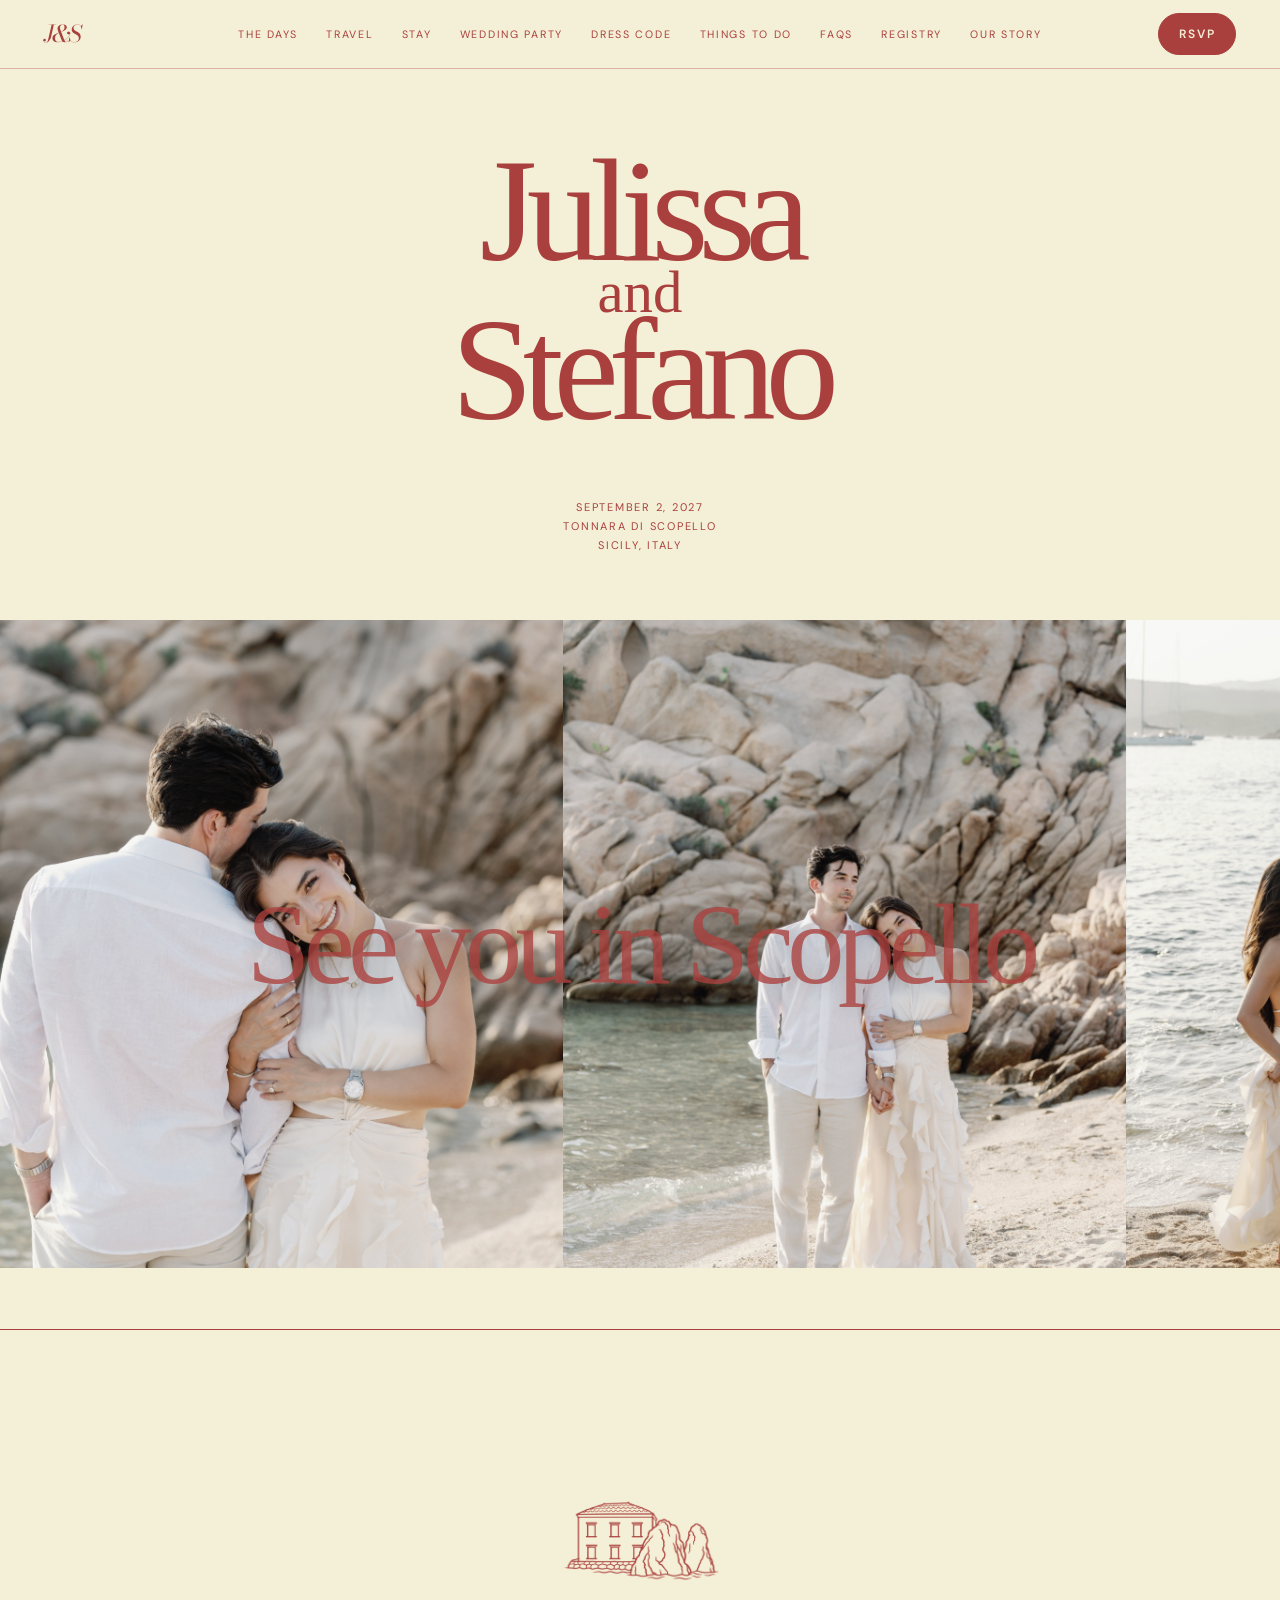
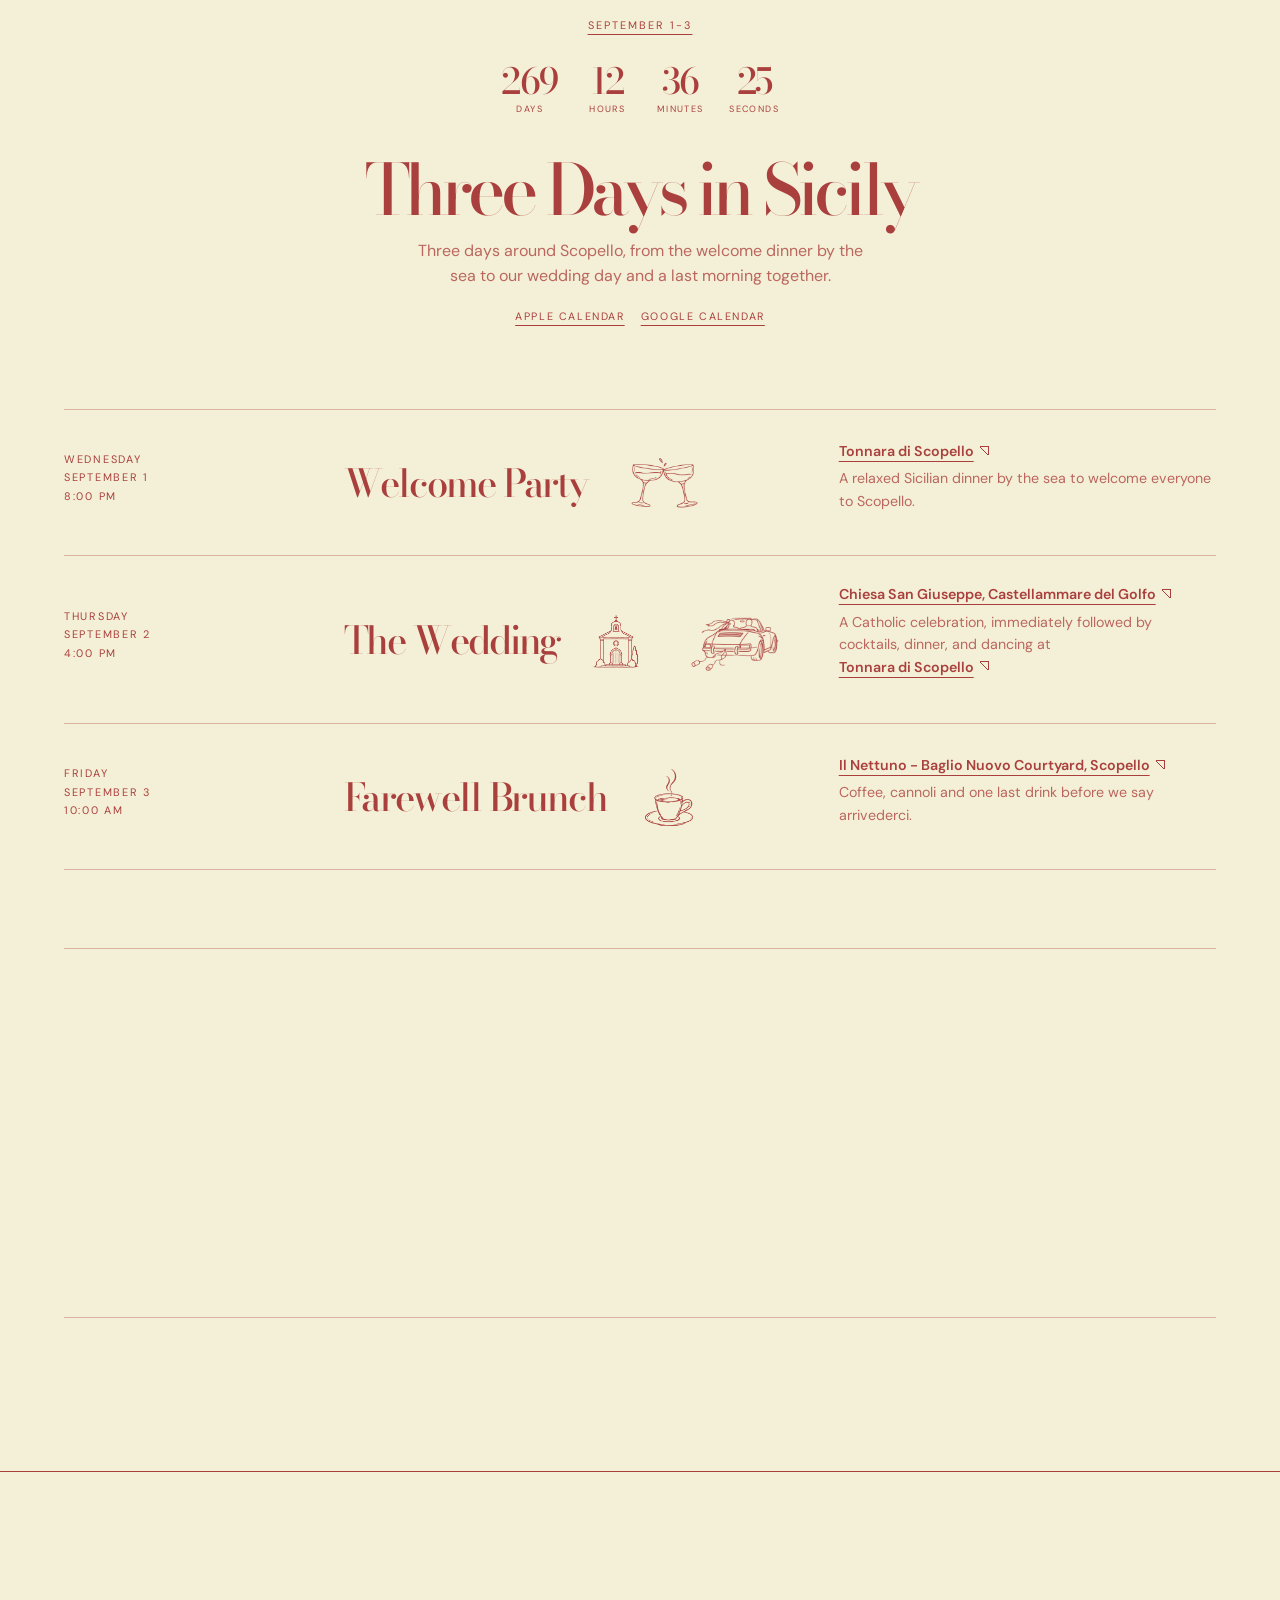
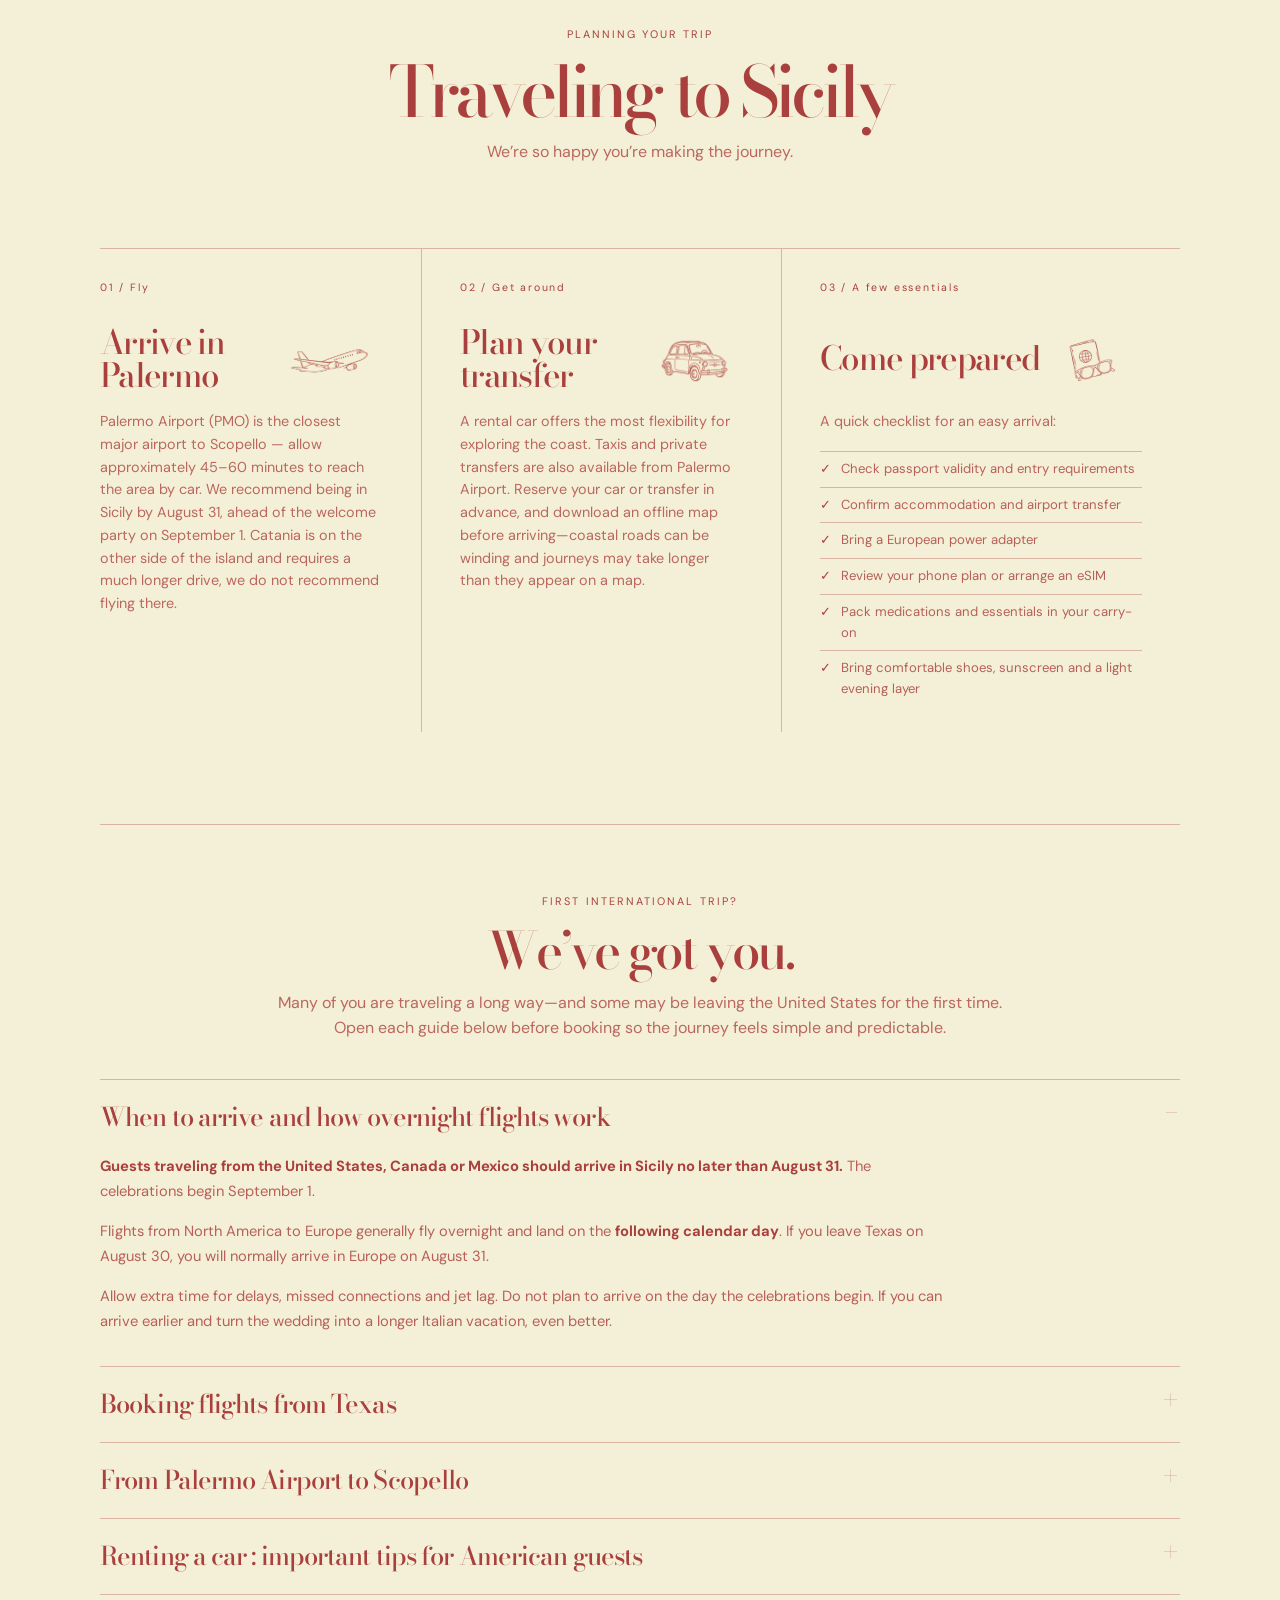
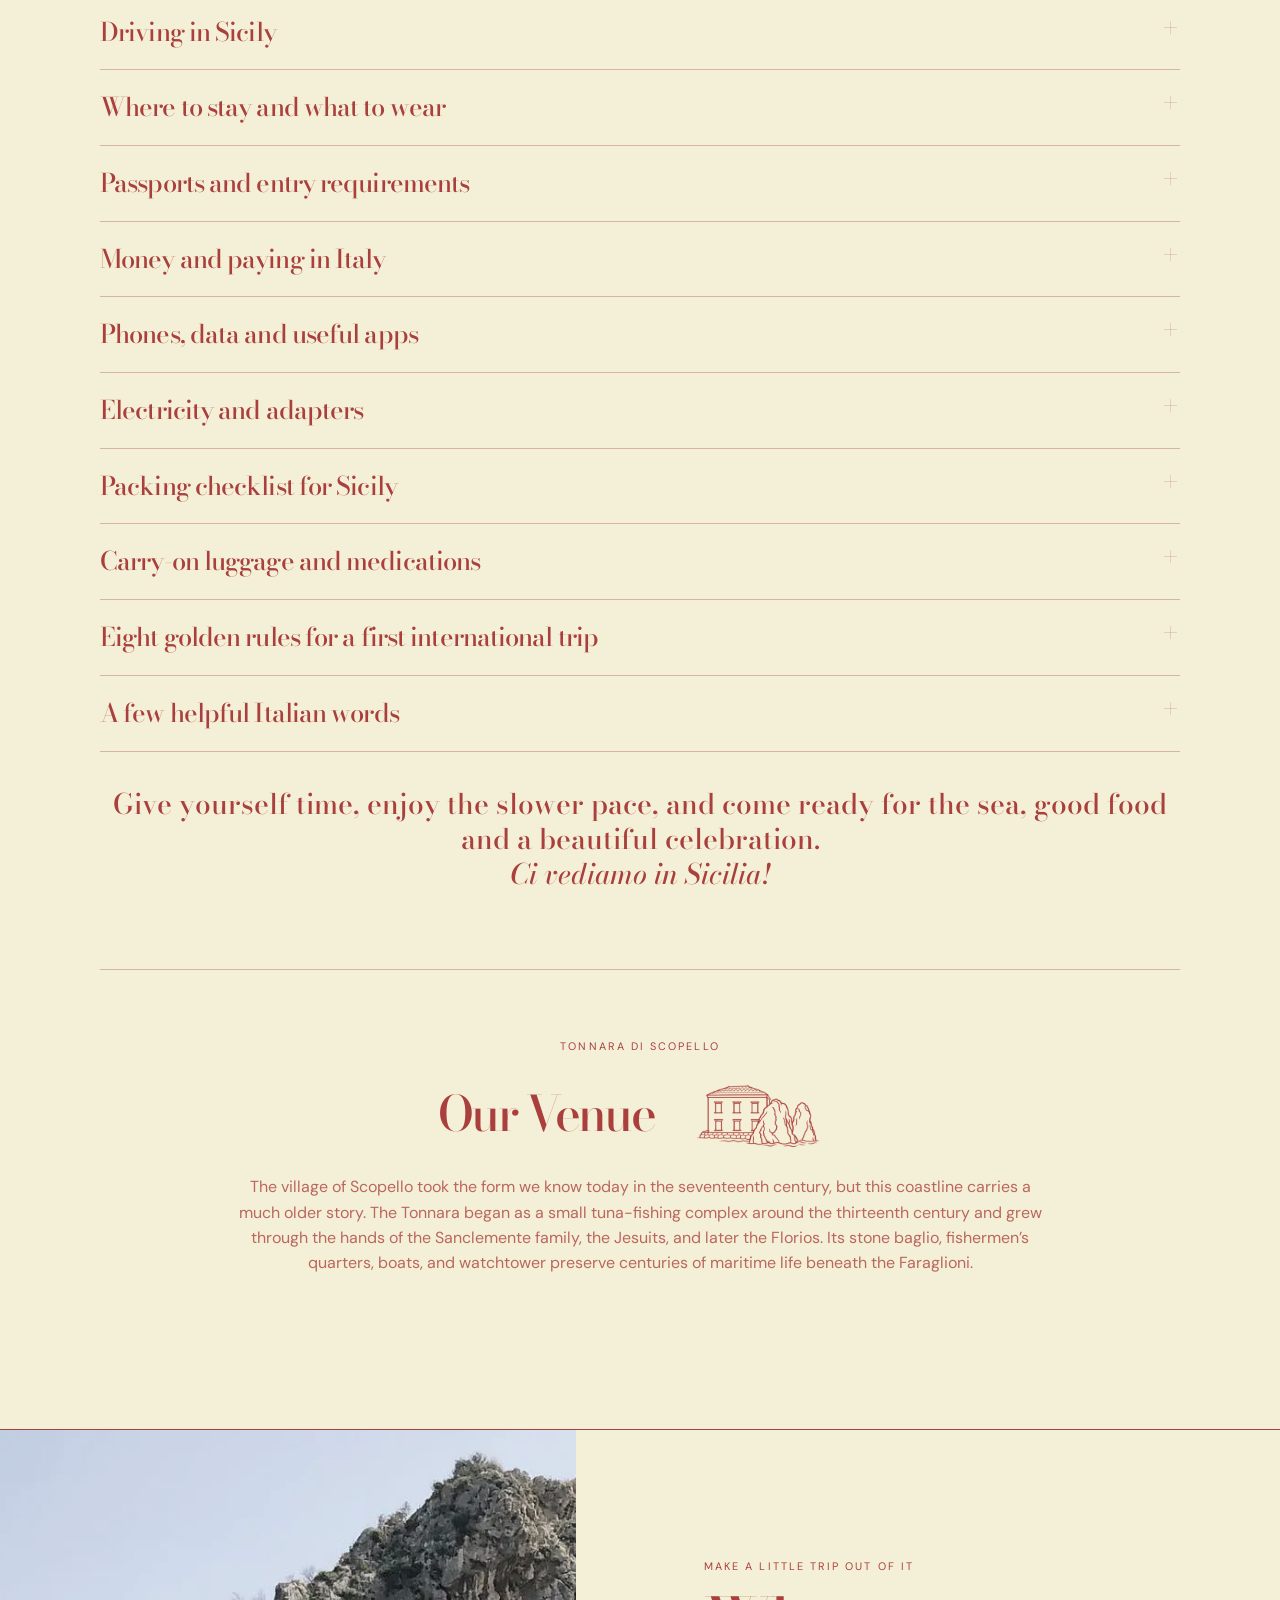
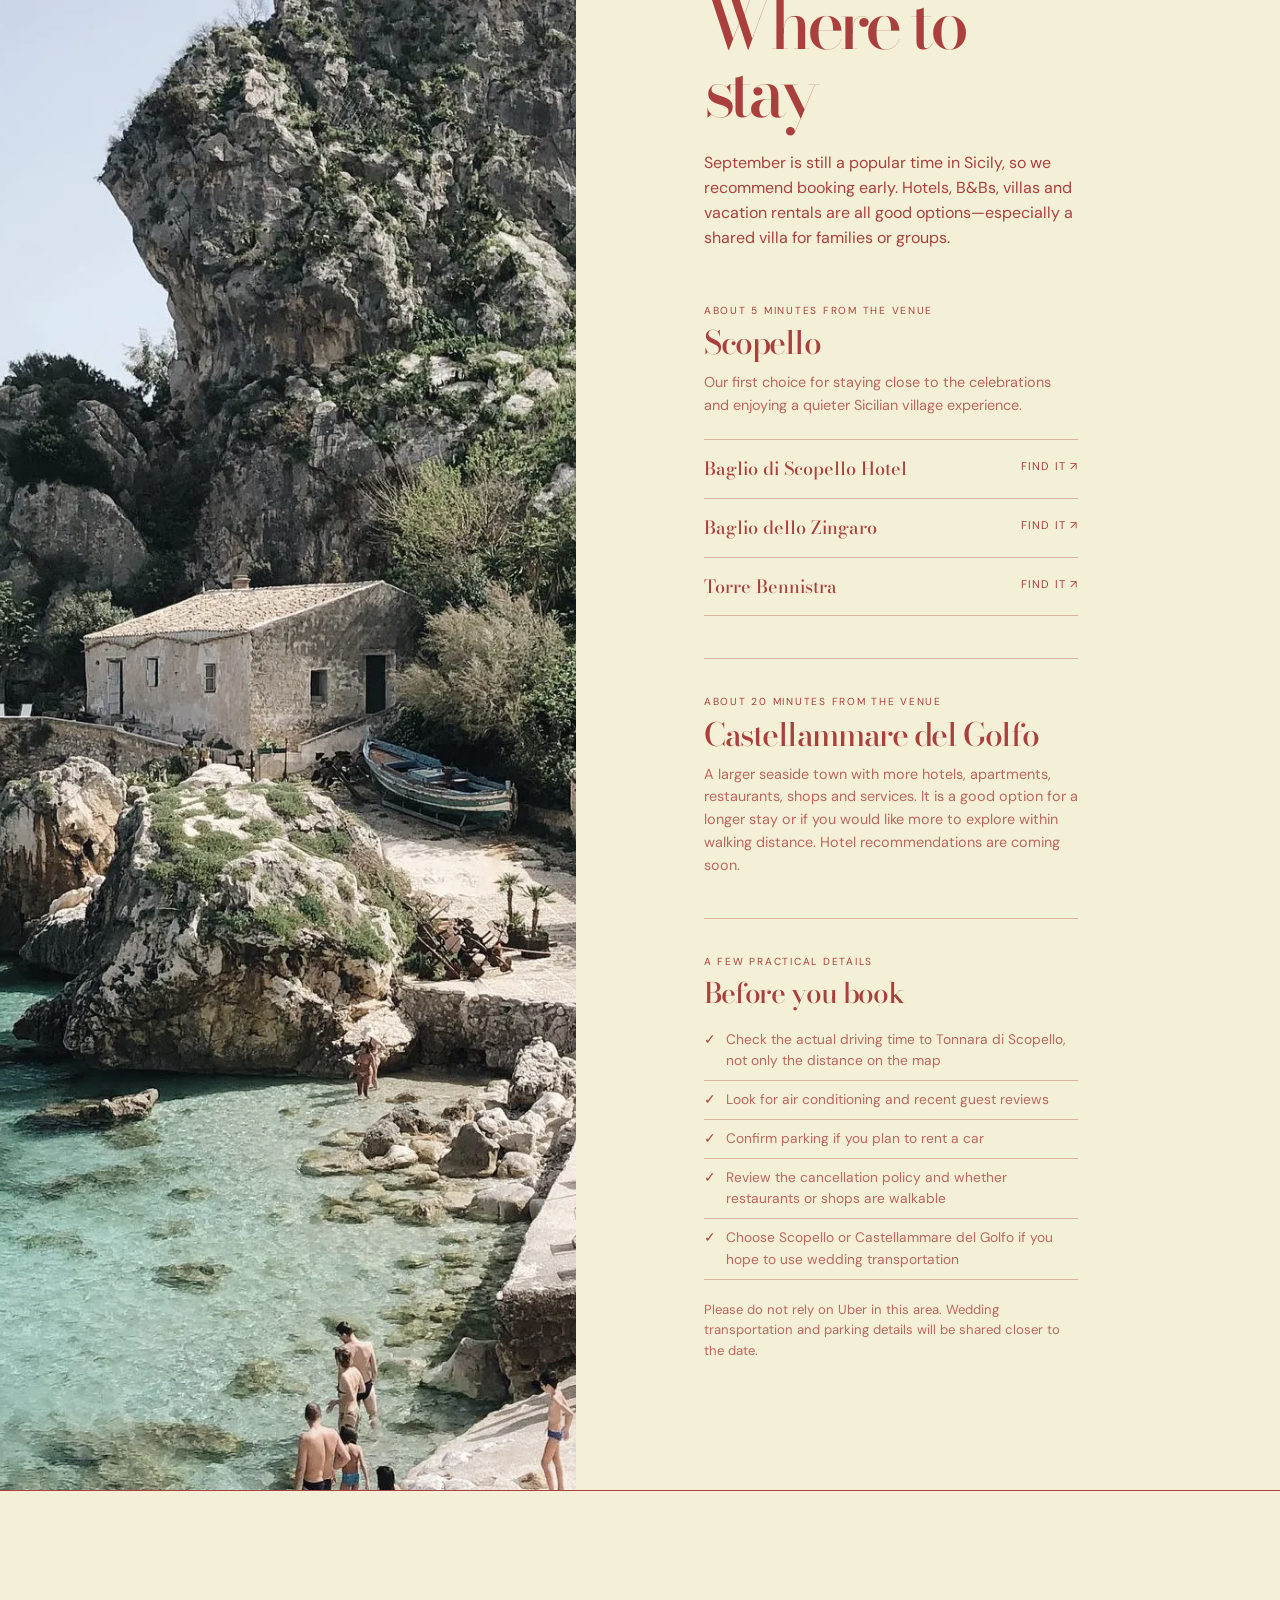
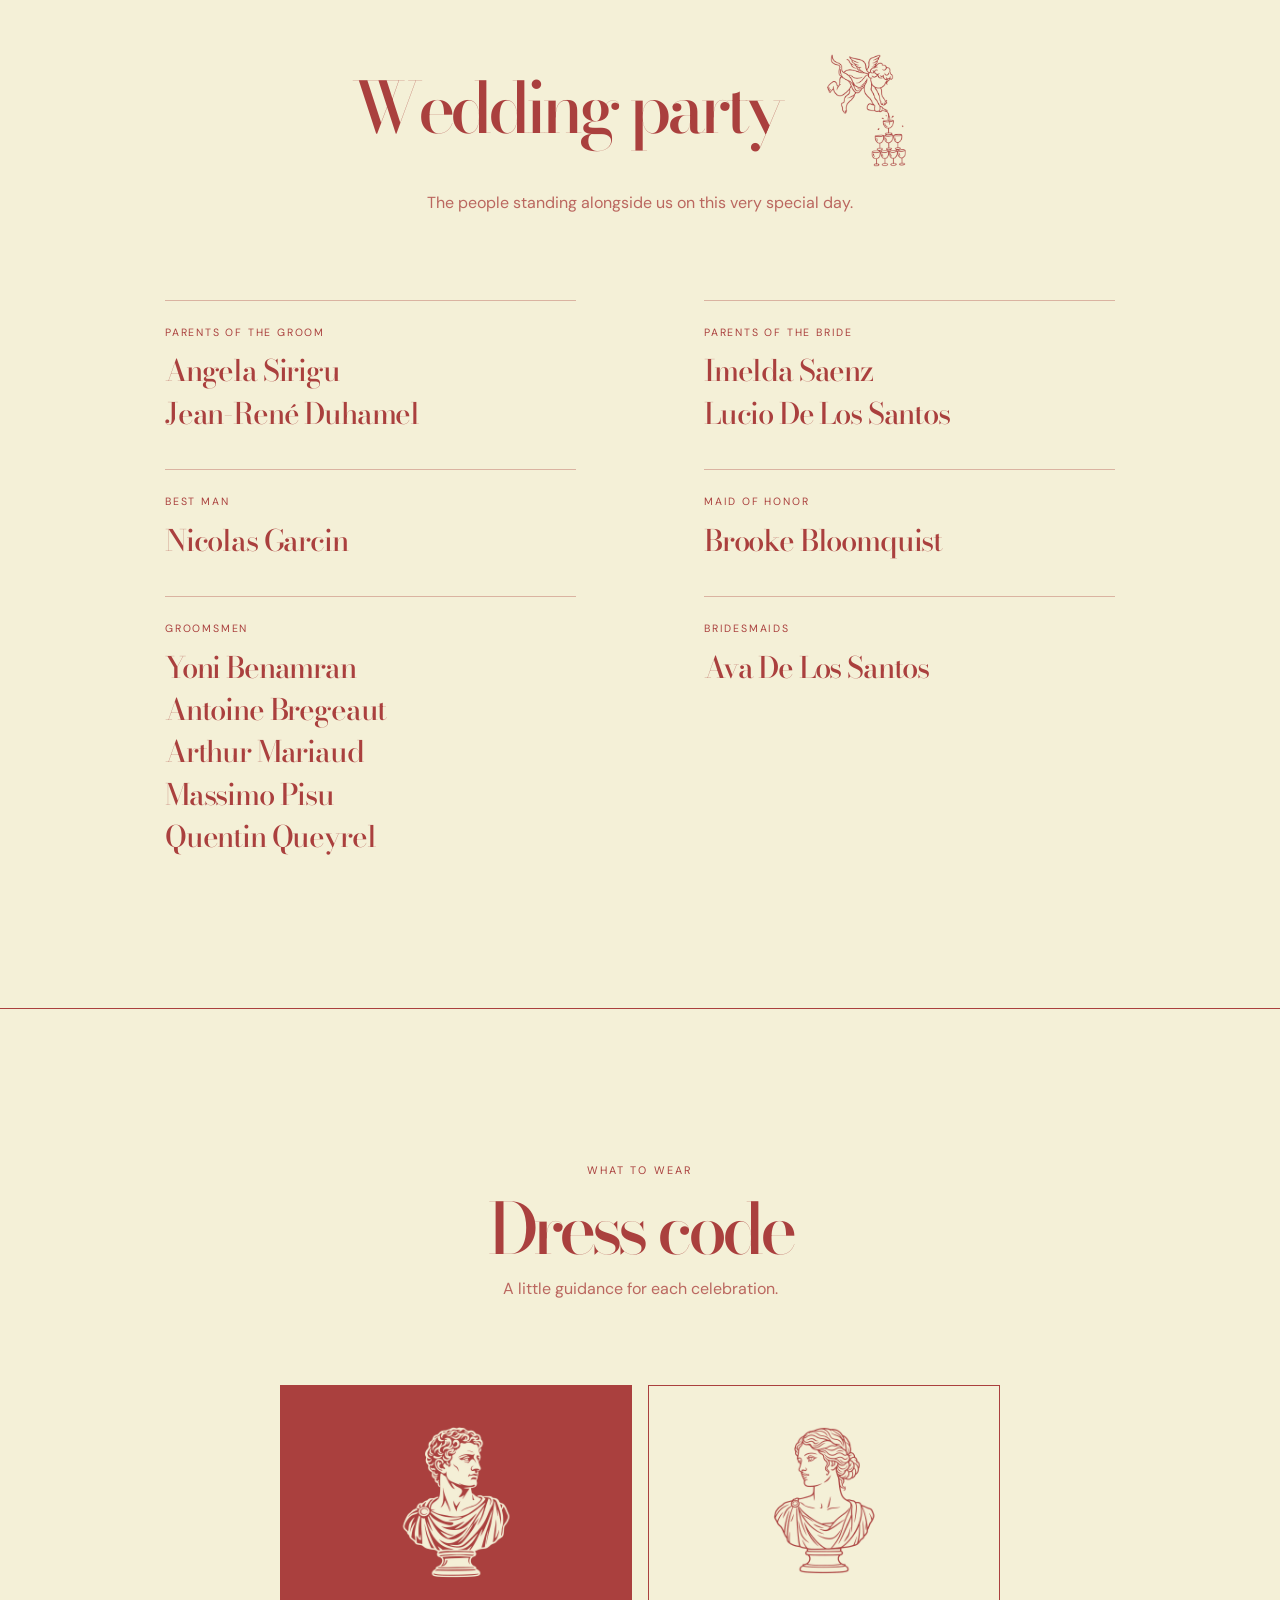
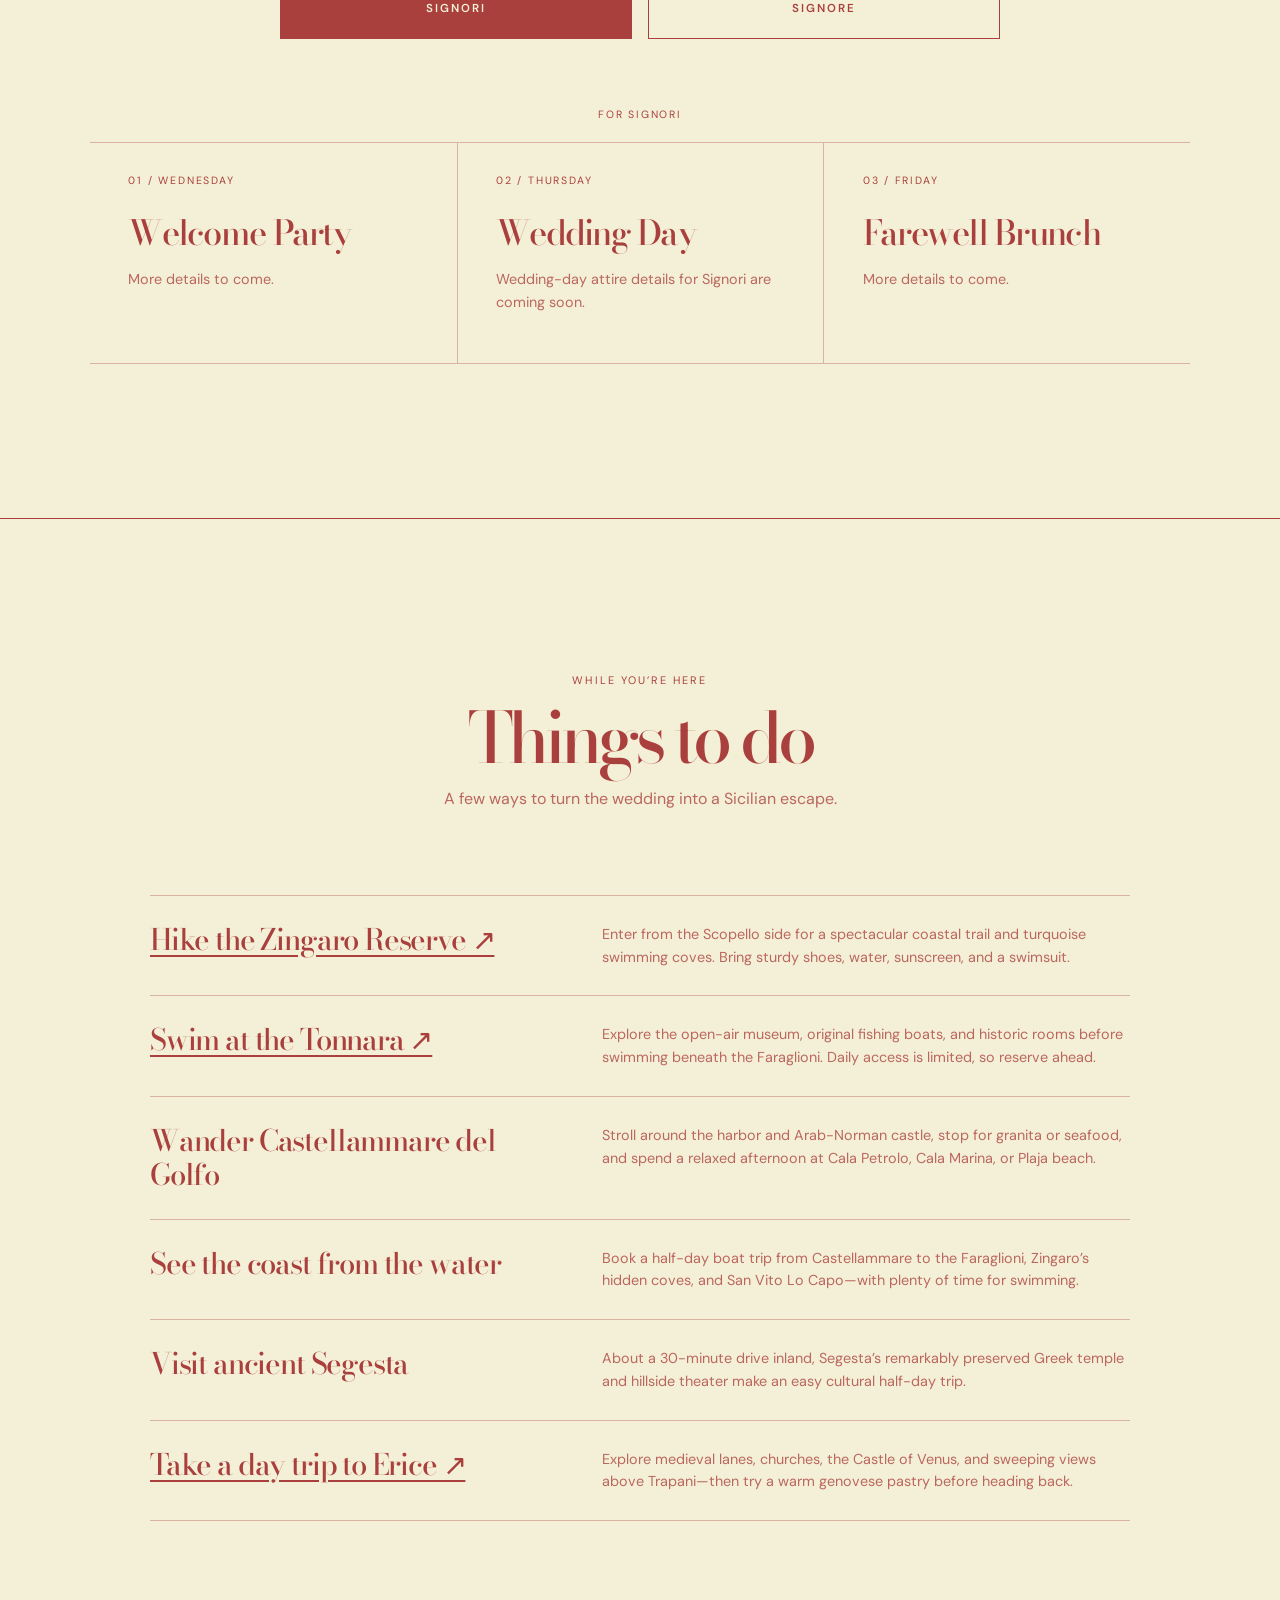
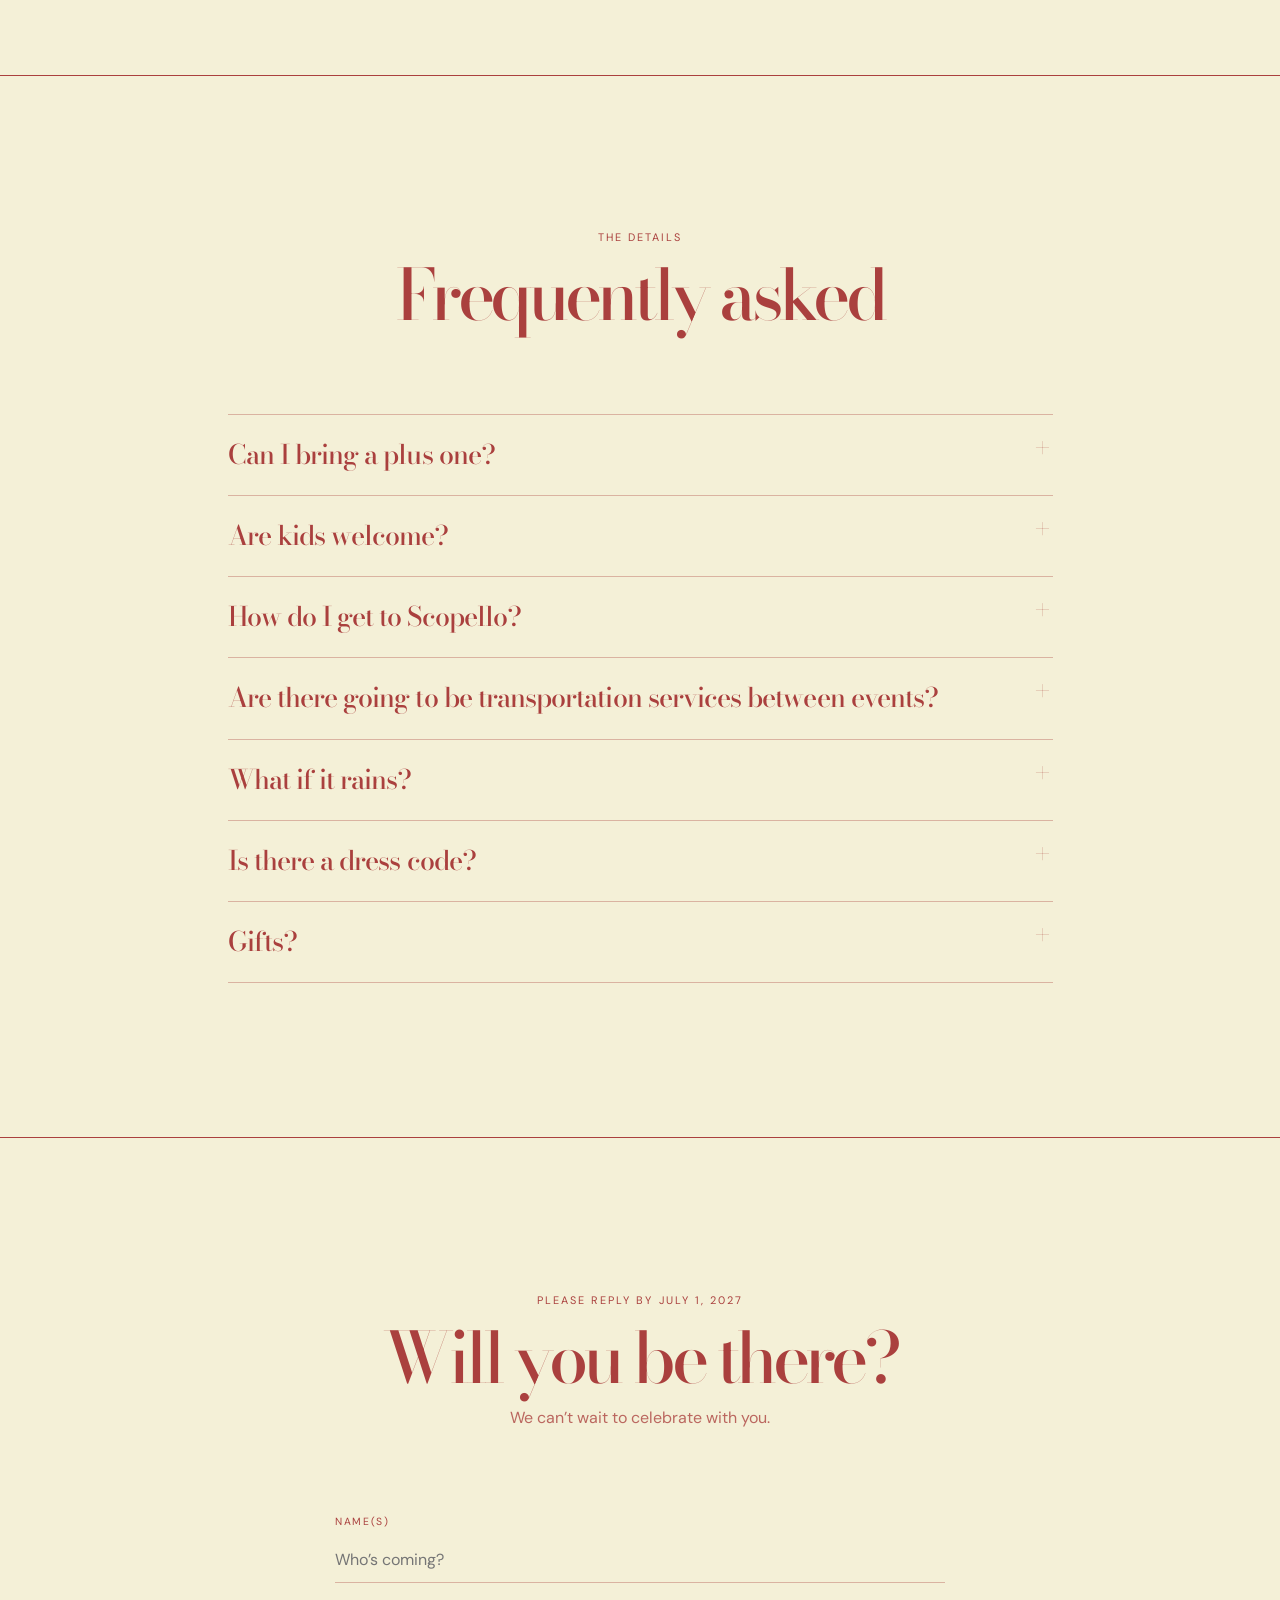
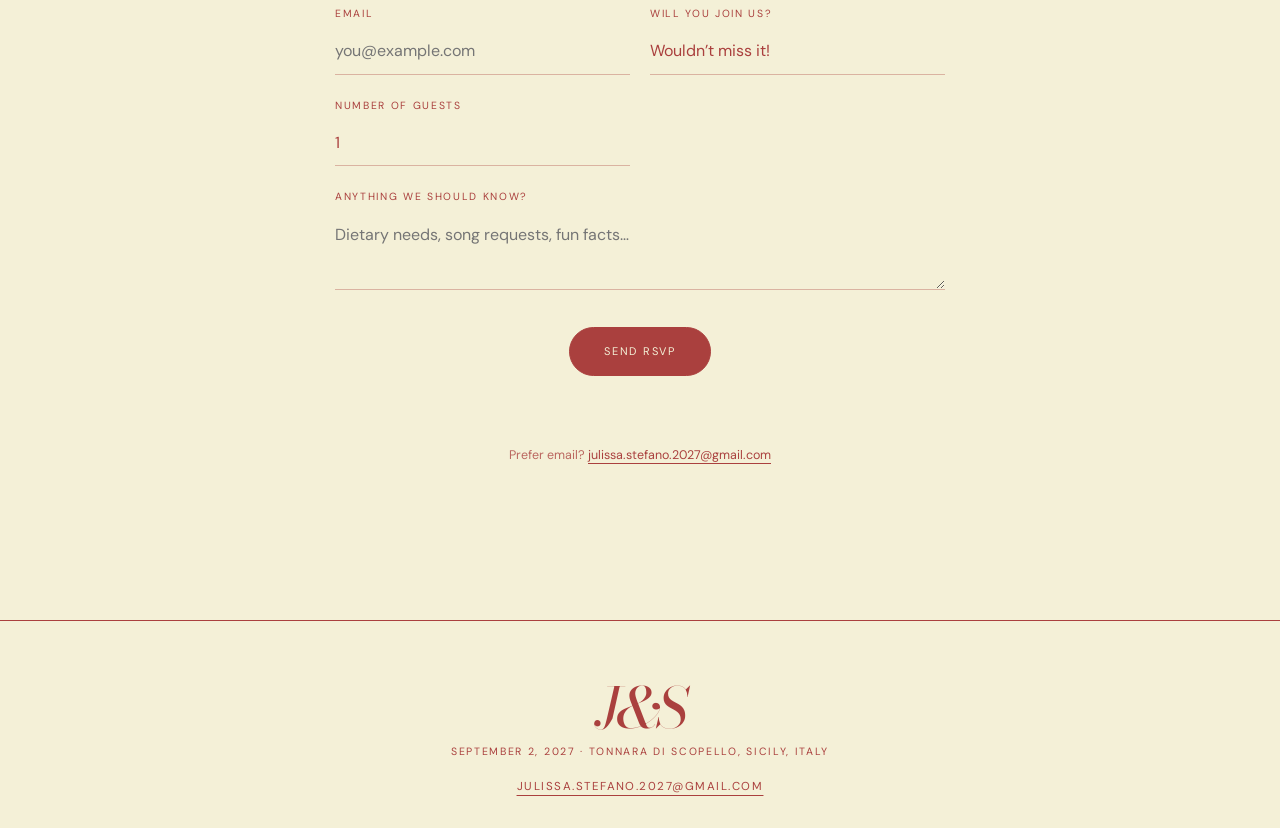
==== commit 61b028e2: "Add website analytics" ====
--- a/wedding-v2/index.html
+++ b/wedding-v2/index.html
@@ -311,5 +311,8 @@
       setInterval(updateCountdown, 1000);
     }
   </script>
+  <!-- Cloudflare Web Analytics -->
+  <script type="module" src="https://static.cloudflareinsights.com/beacon.min.js" data-cf-beacon='{"token":"ff7c1b95a0cc49868aaaf883acf6f6f4"}'></script>
+  <!-- End Cloudflare Web Analytics -->
 </body>
 </html>
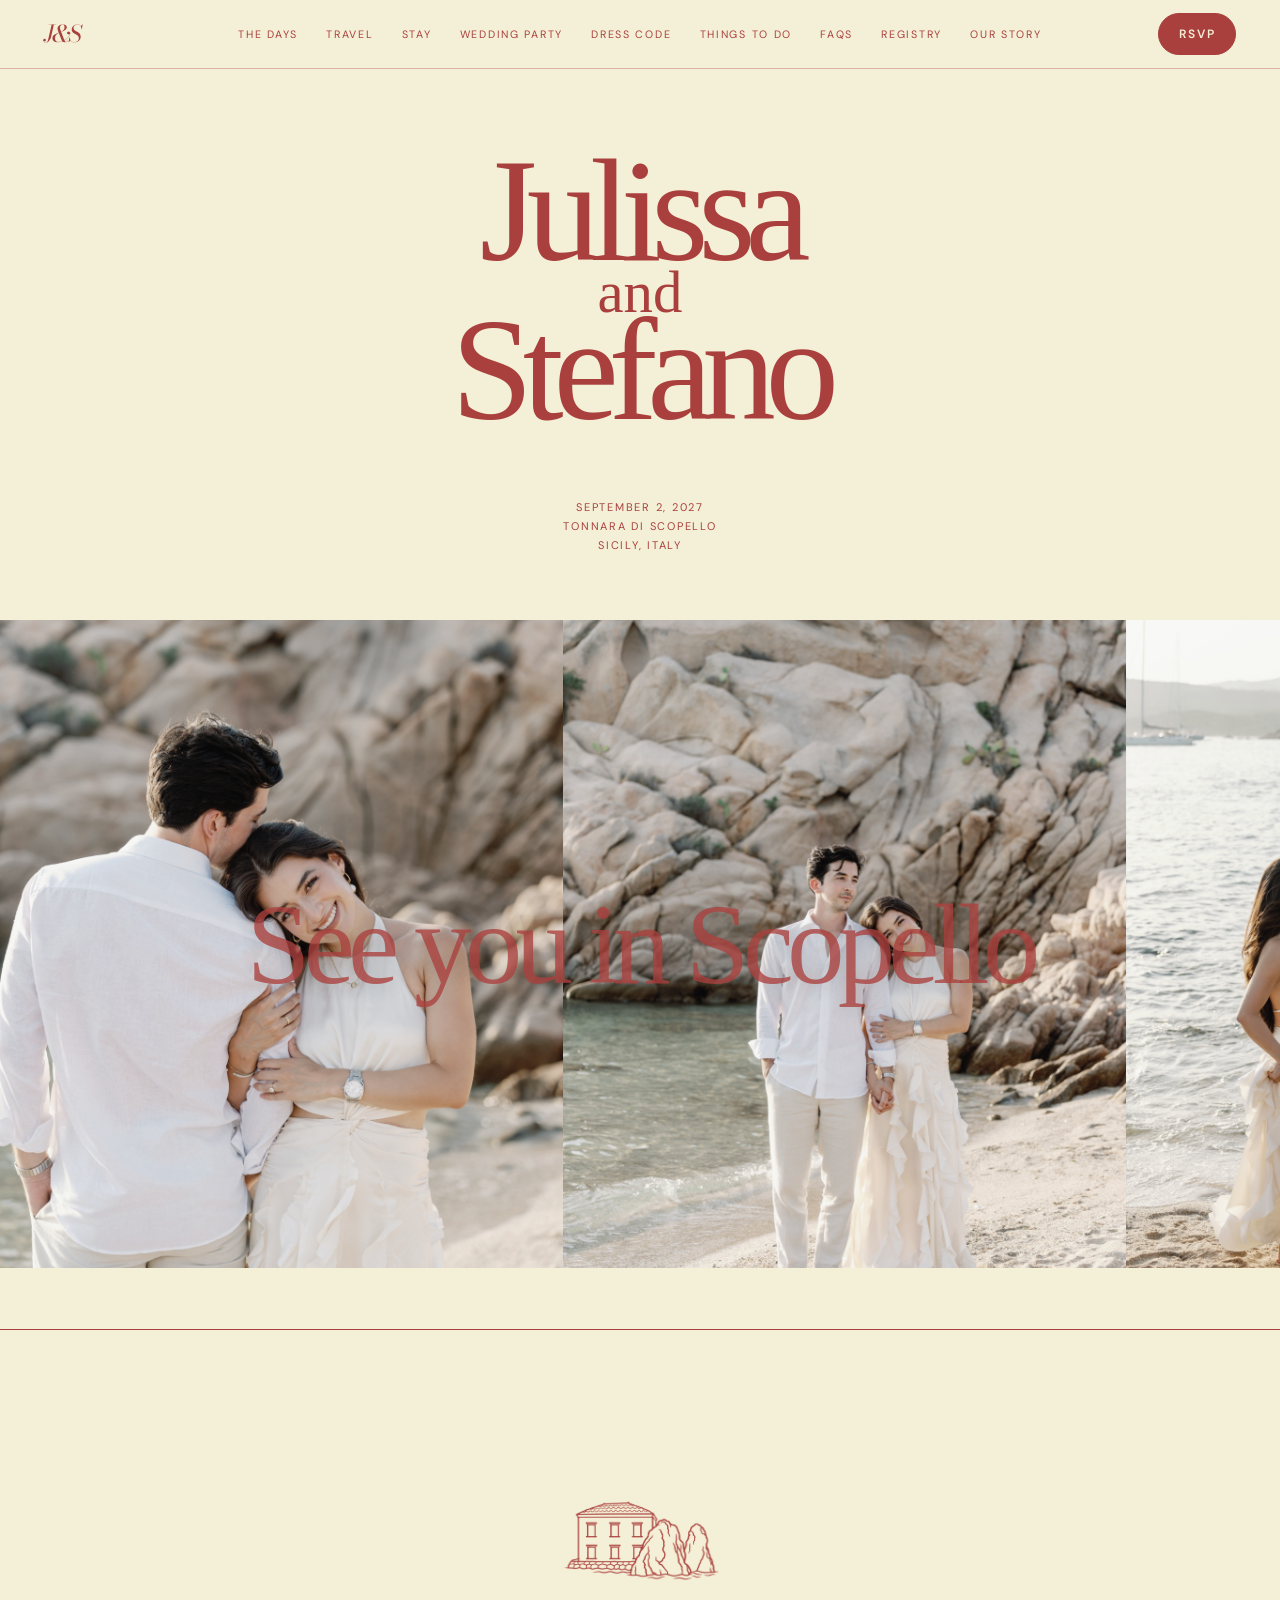
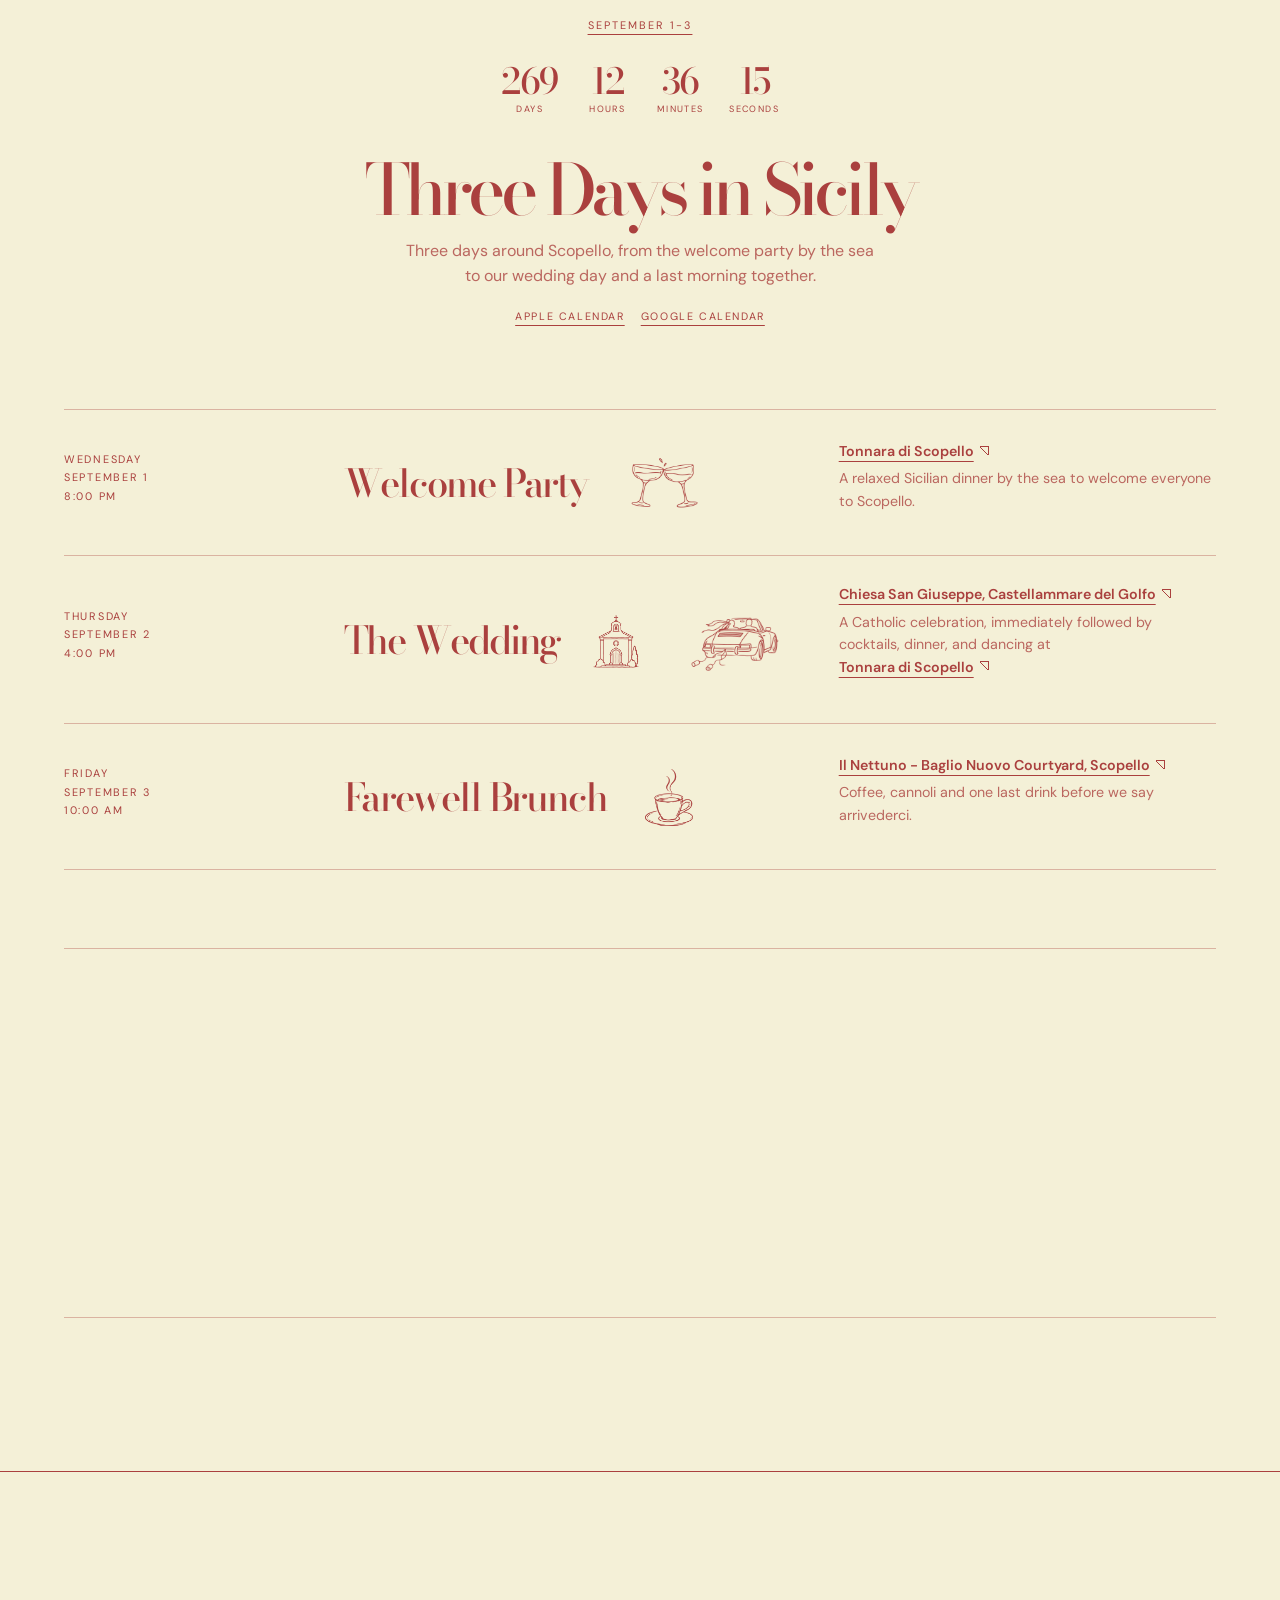
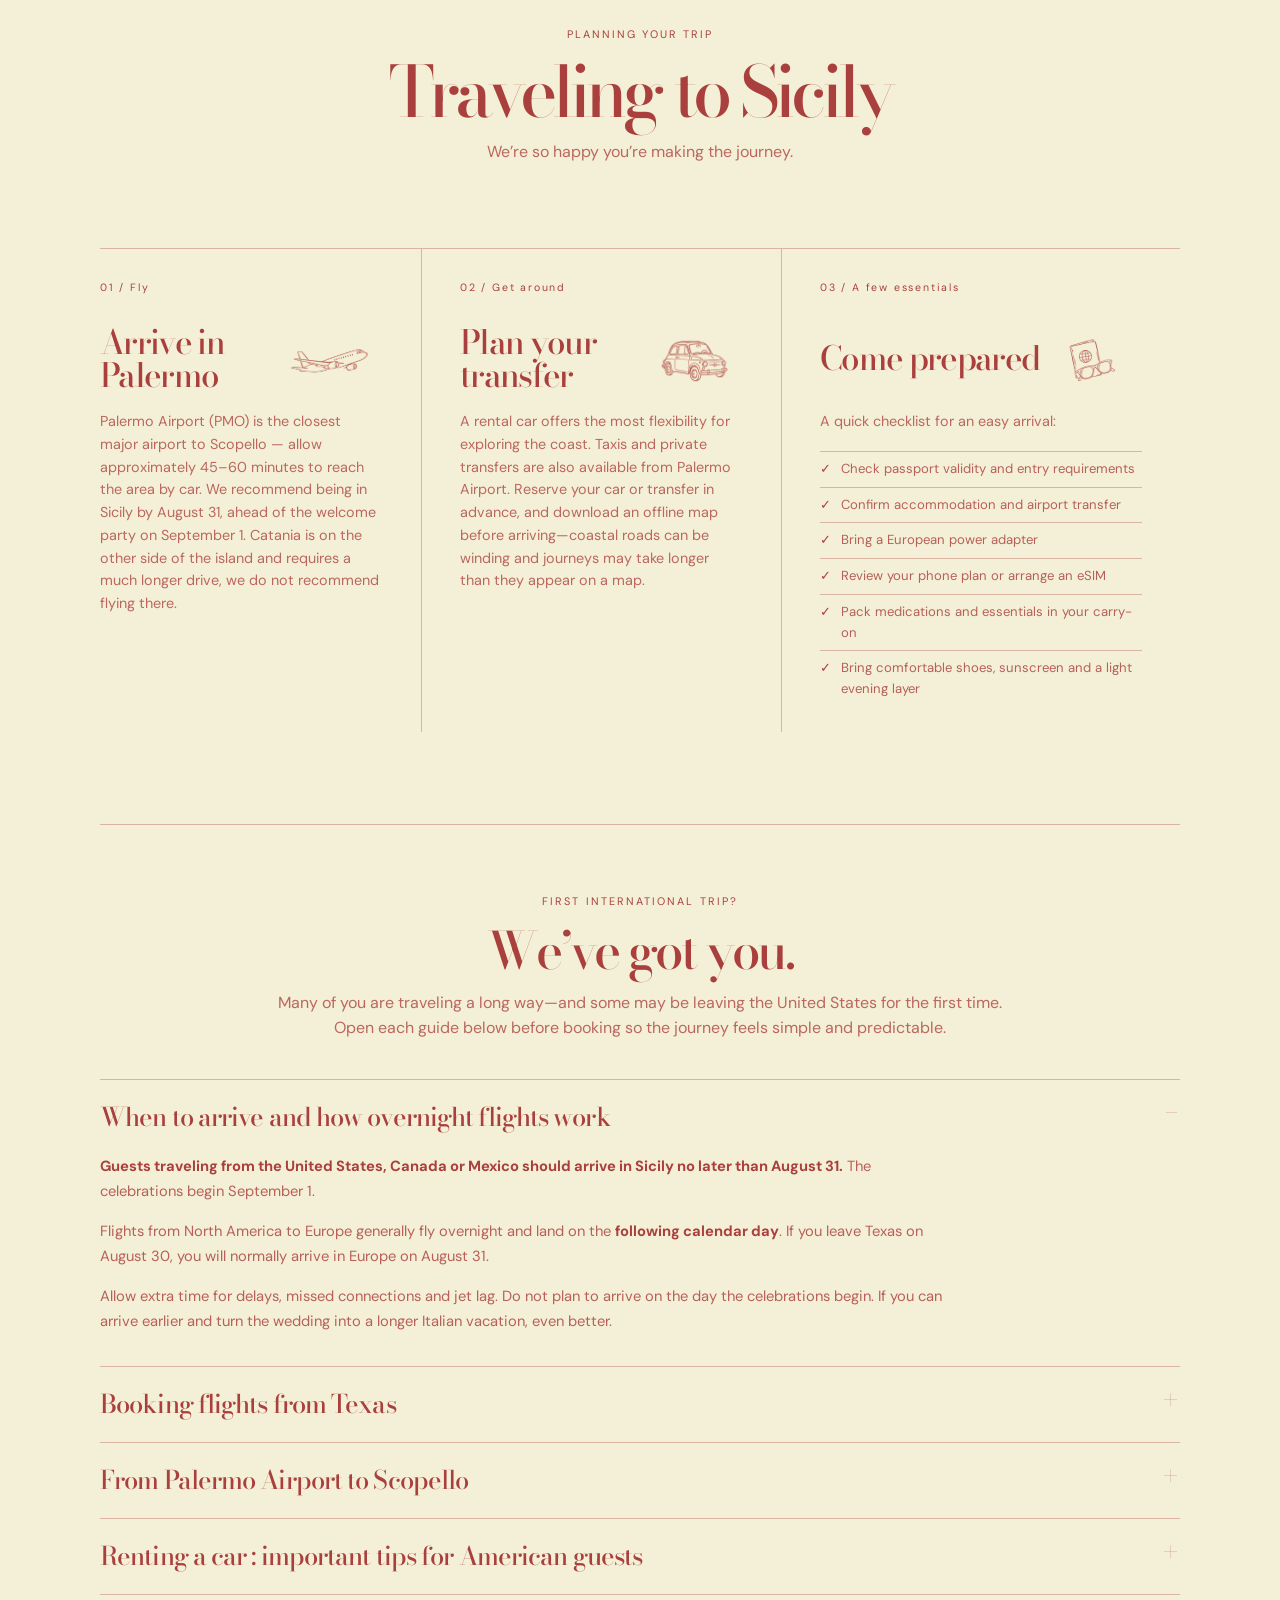
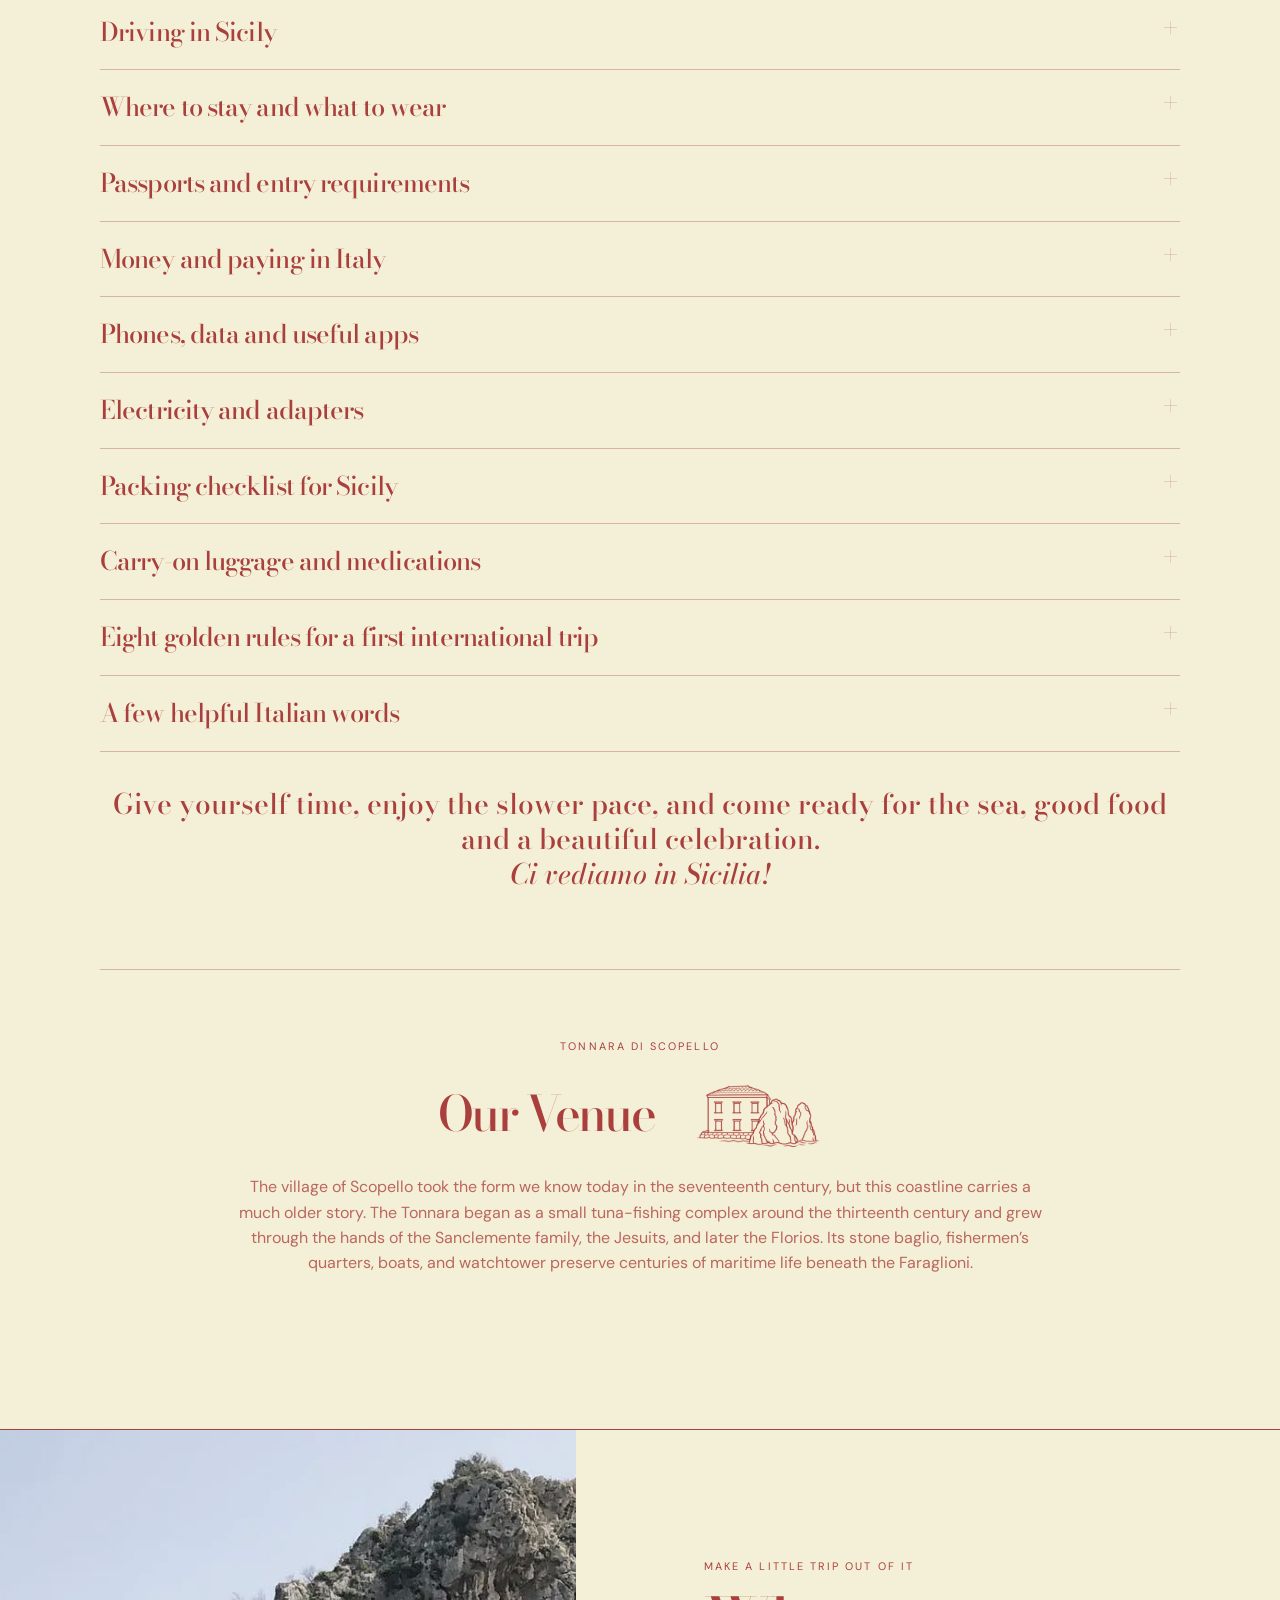
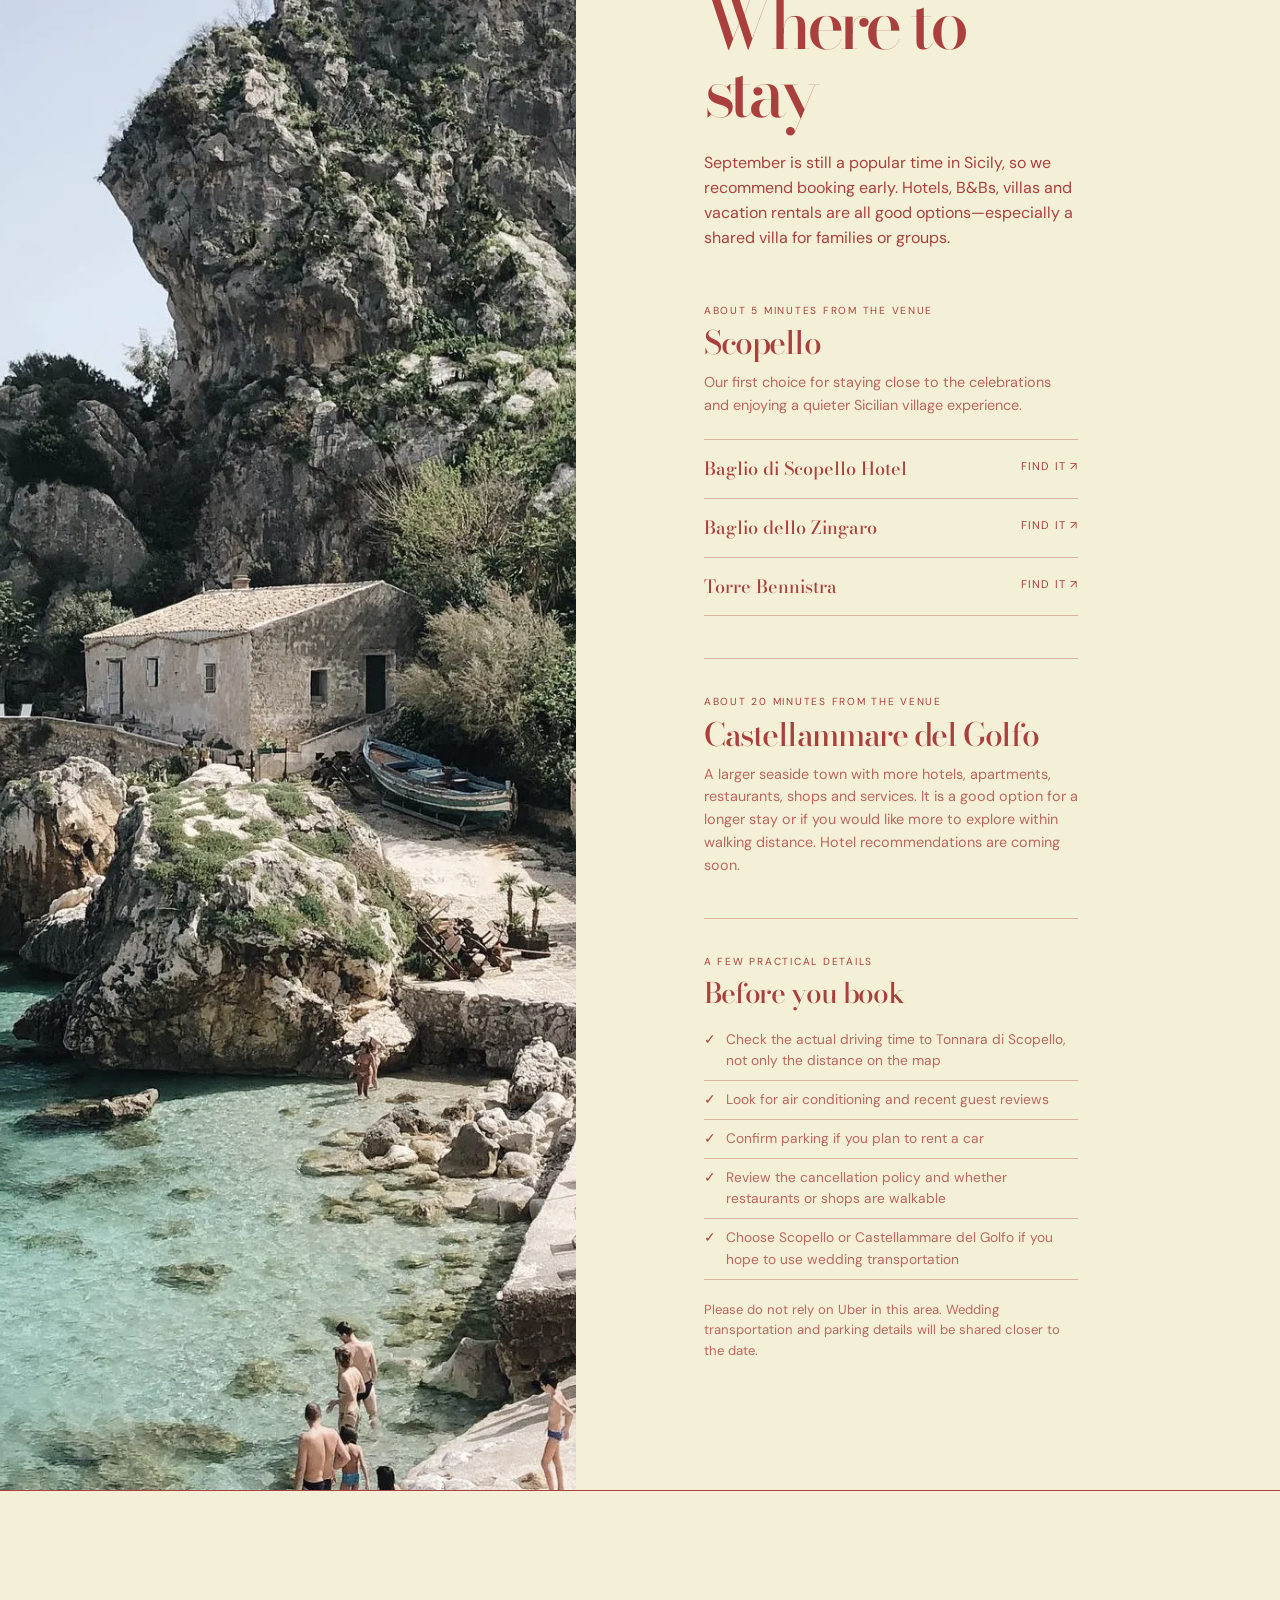
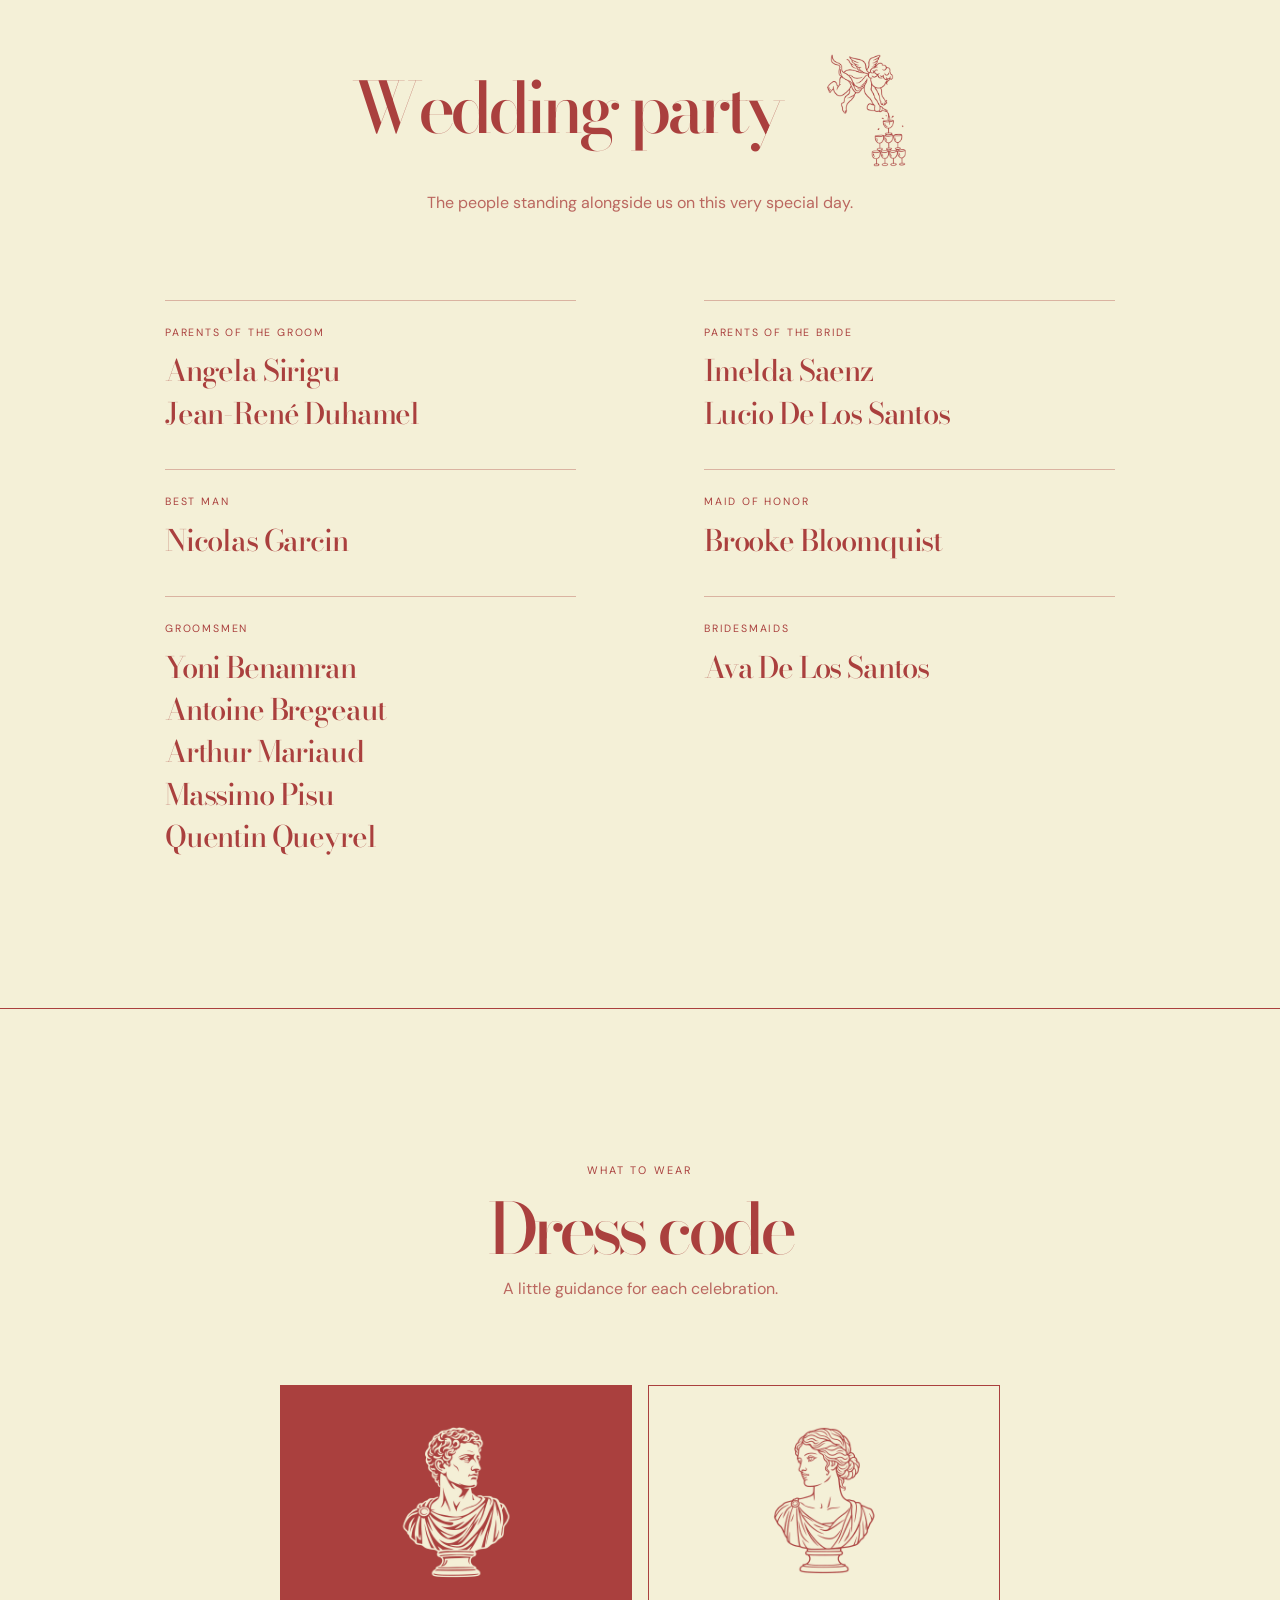
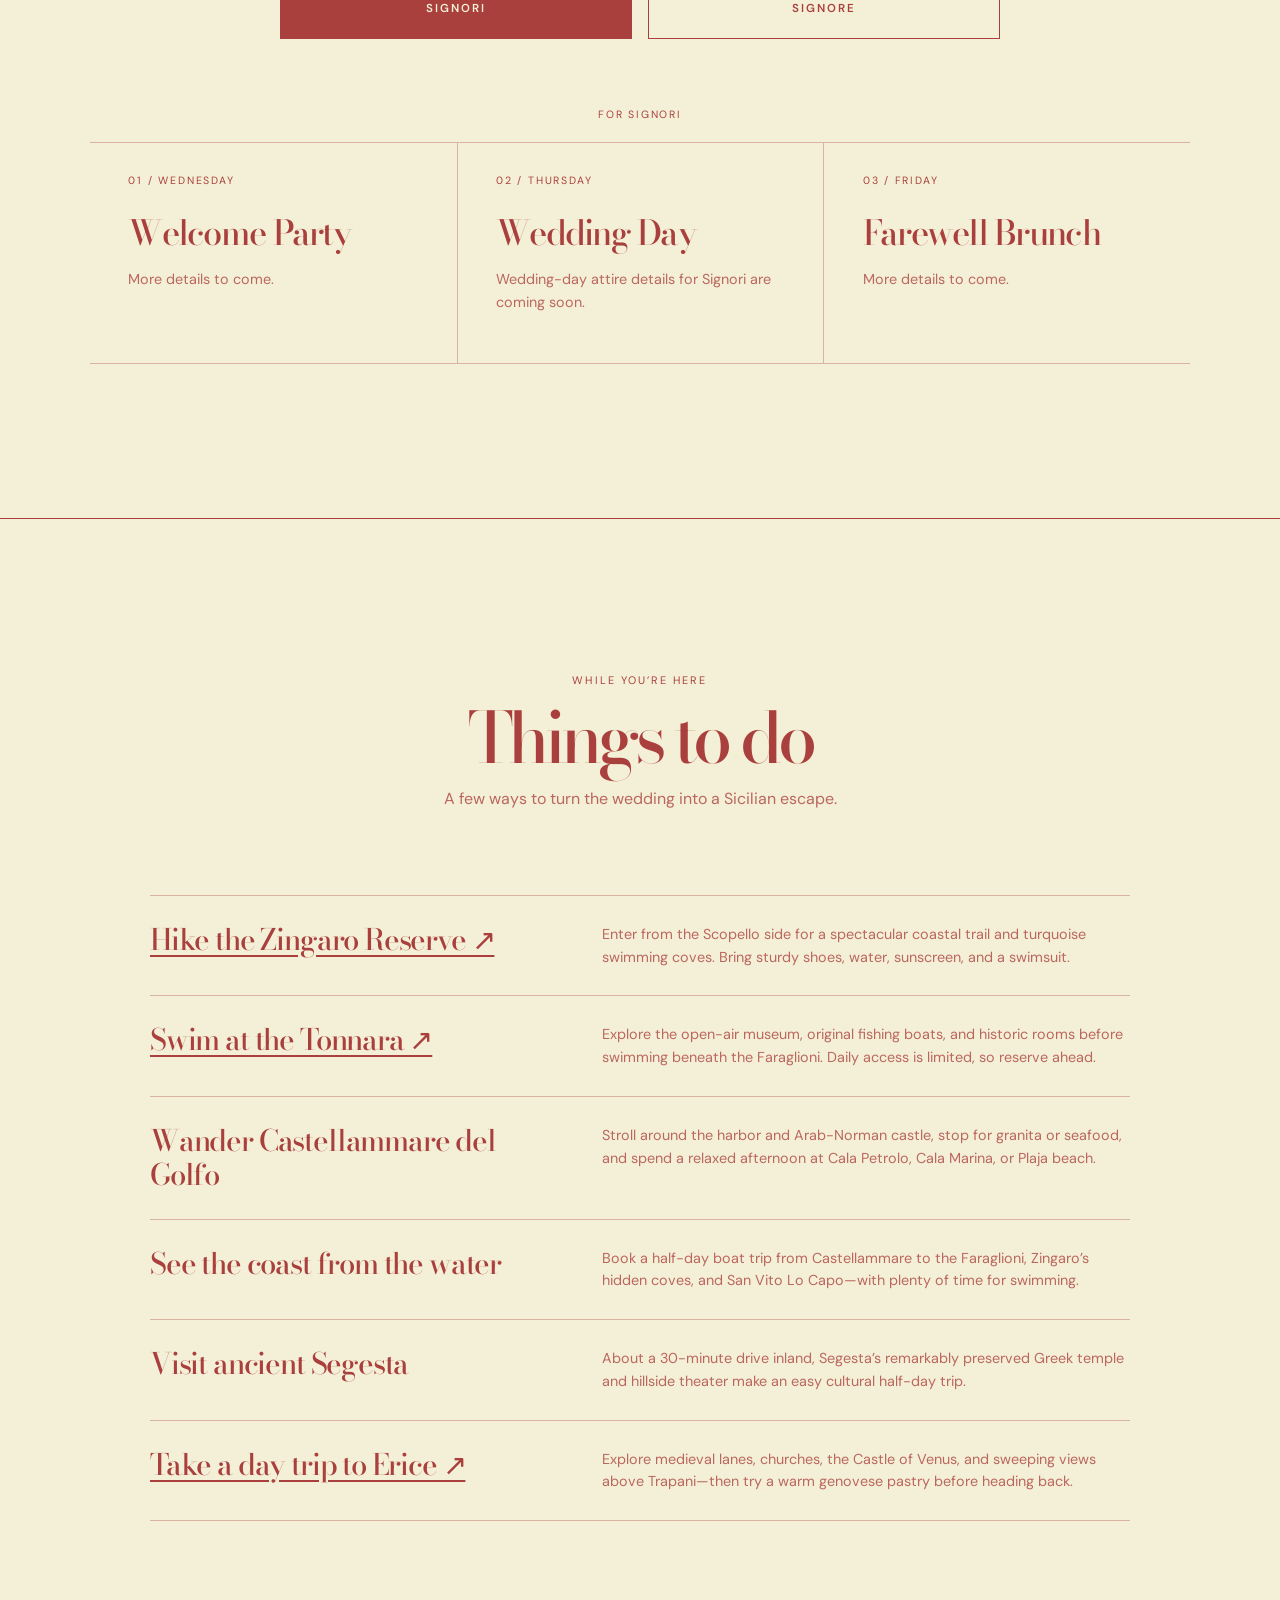
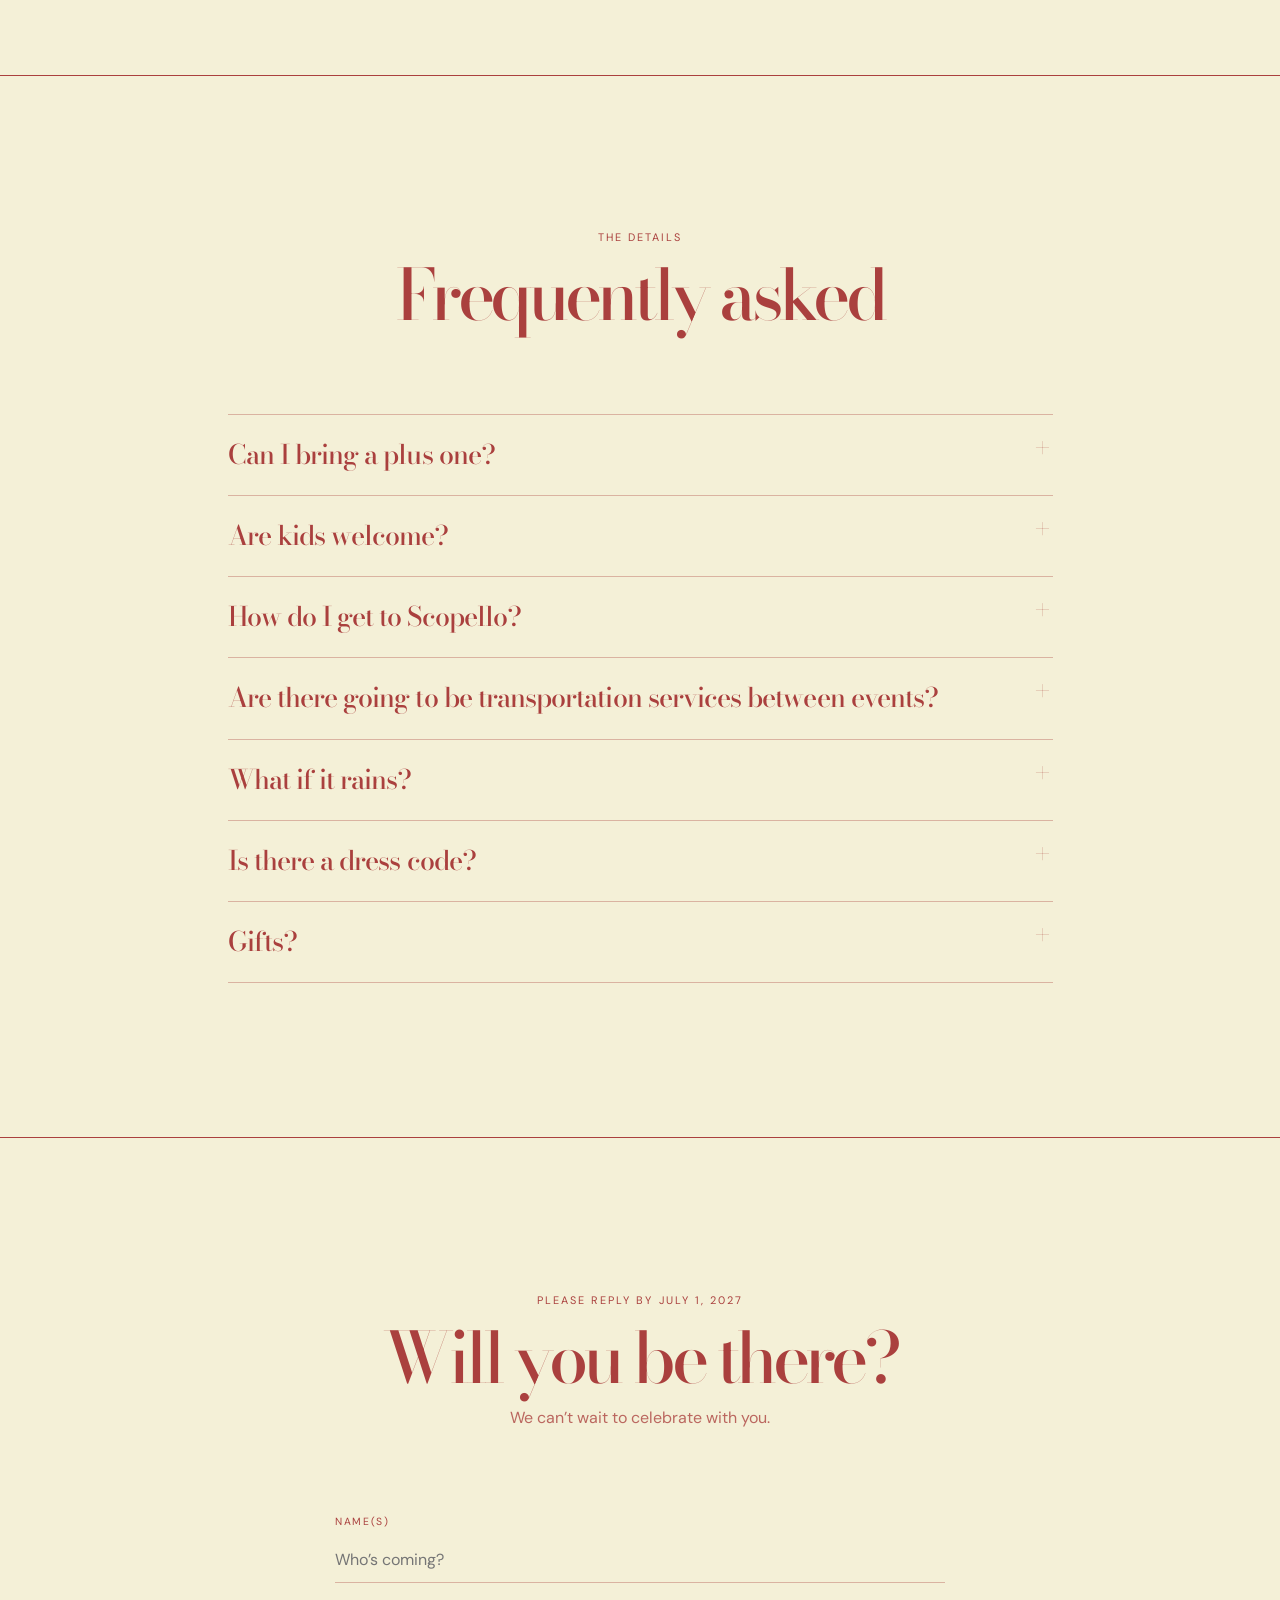
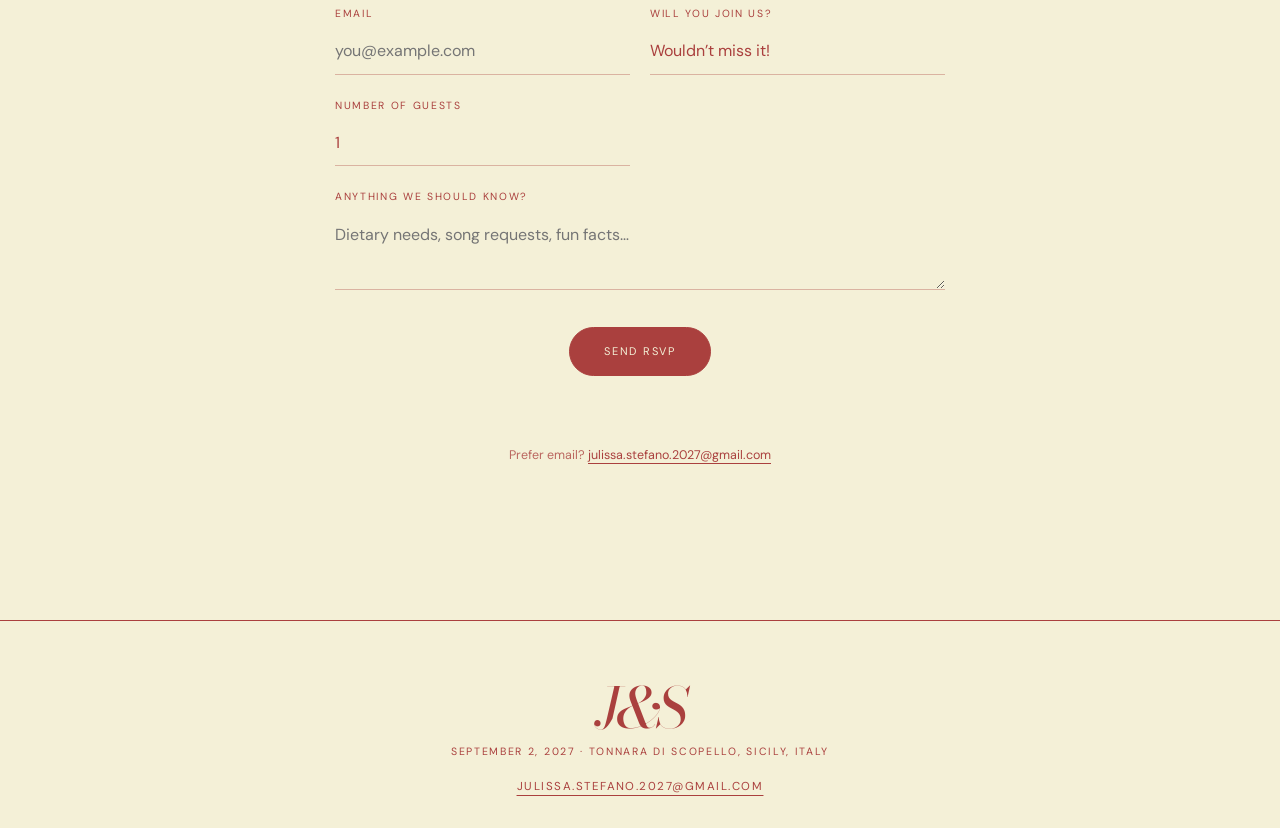
==== commit 4f194601: "Add mobile RSVP button" ====
--- a/wedding-v2/index.html
+++ b/wedding-v2/index.html
@@ -120,7 +120,7 @@
 
     .rsvp { background: var(--cream); color: var(--ink); }.rsvp .section-label { color: var(--ink); }.rsvp .section__head > p:not(.section-label) { color: rgba(170,64,62,.78); }.rsvp-form { width: min(100%,610px); margin: auto; display: grid; grid-template-columns: 1fr 1fr; gap: 23px 20px; }.field { display: grid; gap: 8px; }.field--full { grid-column: 1 / -1; }.field label { font-size: .65rem; letter-spacing: .16em; text-transform: uppercase; }.field input,.field select,.field textarea { width: 100%; appearance: none; color: var(--ink); background: transparent; border: 0; border-bottom: 1px solid var(--line); border-radius: 0; padding: 8px 0 10px; outline: none; }.field option { color: var(--ink); }.field textarea { resize: vertical; min-height: 76px; }.field input:focus,.field select:focus,.field textarea:focus { border-color: var(--ink); }.form-submit { grid-column: 1 / -1; justify-self: center; margin-top: 14px; padding: 15px 34px; border: 1px solid var(--ink); background: var(--ink); color: var(--paper); cursor: var(--heart-cursor); border-radius: 999px; font-size: .69rem; letter-spacing: .16em; text-transform: uppercase; transition: background .2s, color .2s; }.form-submit:hover { color: var(--ink); background: transparent; }.form-status { grid-column: 1 / -1; min-height: 1.3em; margin: -5px 0 0; text-align: center; font-size: .87rem; }.rsvp-email { margin: 34px auto 0; text-align: center; font-size: .78rem; color: rgba(170,64,62,.78); }.rsvp-email a { color: var(--ink); text-underline-offset: 4px; }
     .footer { border-top: 1px solid var(--ink); padding: 65px 5vw 30px; background: var(--cream); color: var(--ink); text-align: center; }.footer-mark { margin: 0 0 13px; font: italic 3.5rem/.8 var(--display); letter-spacing: -.07em; }.footer p:not(.footer-mark) { margin: 0; font-size: .66rem; letter-spacing: .16em; text-transform: uppercase; }.footer-email { display: inline-block; margin-top: 18px; font-size: .72rem; letter-spacing: .13em; text-transform: uppercase; text-underline-offset: 5px; }
-    @media (max-width: 760px) { .topbar__inner { grid-template-columns: 1fr auto; padding: 0 21px; }.nav-cta { display: none; }.nav-toggle { display: block; }.nav { display: none; position: absolute; top: 68px; left: 0; right: 0; padding: 17px 21px 22px; flex-direction: column; gap: 7px; background: var(--paper); border-bottom: 1px solid var(--line); }.nav.is-open { display: flex; }.nav a { padding: 9px 0; }.hero { min-height: auto; padding: 62px 0 0; }.hero-copy { padding: 0 21px; }.ribbon-set img { width: min(170vw, 660px); min-height: 540px; height: min(700px, 70svh); object-position: center; }.hero-date { margin: 30px 0 38px; } h1 { font-size: clamp(4.7rem,22vw,6.8rem); }.section__head .countdown { gap: 11px; margin: 27px auto 38px; }.countdown__unit { min-width: 43px; }.calendar-links { flex-wrap: wrap; gap: 10px 18px; }.event { grid-template-columns: 1fr; gap: 7px; padding: 25px 0; }.event__heading { justify-content: flex-start; gap: 10px; }.event-sticker { width: 96px; height: 76px; }.event-sticker--church { width: 66px; }.event-sticker--porsche { width: 106px; }.event-sticker--espresso { width: 76px; }.event__detail { margin: 7px 0 0; }.map-frame { min-height: 310px; }.split { grid-template-columns: 1fr; }.split__photo { min-height: 400px; }.split__photo img { min-height: 400px; }.split__copy { padding: 75px 27px; }.party-columns { grid-template-columns: 1fr; gap: 38px; }.travel-grid { grid-template-columns: 1fr; }.travel-item { min-height: 0; padding: 27px 0; margin: 0; border-right: 0; border-bottom: 1px solid var(--line); }.travel-item:last-child { border-bottom: 0; }.travel-number { margin-bottom: 16px; }.travel-sticker { width: 88px; height: 66px; }.travel-sticker--plane { width: 100px; }.travel-sticker--passport { width: 76px; }.travel-guide__words { grid-template-columns: 1fr; }.things-list li { grid-template-columns: 1fr; gap: 8px; }.rsvp-form { grid-template-columns: 1fr; }.field--full,.form-submit,.form-status { grid-column: auto; } }
+    @media (max-width: 760px) { .topbar__inner { grid-template-columns: 1fr auto auto; gap: 14px; padding: 0 18px; }.nav-cta { display: block; padding: 9px 14px 8px; font-size: .68rem; }.nav-toggle { display: block; }.nav { display: none; position: absolute; top: 68px; left: 0; right: 0; padding: 17px 21px 22px; flex-direction: column; gap: 7px; background: var(--paper); border-bottom: 1px solid var(--line); }.nav.is-open { display: flex; }.nav a { padding: 9px 0; }.hero { min-height: auto; padding: 62px 0 0; }.hero-copy { padding: 0 21px; }.ribbon-set img { width: min(170vw, 660px); min-height: 540px; height: min(700px, 70svh); object-position: center; }.hero-date { margin: 30px 0 38px; } h1 { font-size: clamp(4.7rem,22vw,6.8rem); }.section__head .countdown { gap: 11px; margin: 27px auto 38px; }.countdown__unit { min-width: 43px; }.calendar-links { flex-wrap: wrap; gap: 10px 18px; }.event { grid-template-columns: 1fr; gap: 7px; padding: 25px 0; }.event__heading { justify-content: flex-start; gap: 10px; }.event-sticker { width: 96px; height: 76px; }.event-sticker--church { width: 66px; }.event-sticker--porsche { width: 106px; }.event-sticker--espresso { width: 76px; }.event__detail { margin: 7px 0 0; }.map-frame { min-height: 310px; }.split { grid-template-columns: 1fr; }.split__photo { min-height: 400px; }.split__photo img { min-height: 400px; }.split__copy { padding: 75px 27px; }.party-columns { grid-template-columns: 1fr; gap: 38px; }.travel-grid { grid-template-columns: 1fr; }.travel-item { min-height: 0; padding: 27px 0; margin: 0; border-right: 0; border-bottom: 1px solid var(--line); }.travel-item:last-child { border-bottom: 0; }.travel-number { margin-bottom: 16px; }.travel-sticker { width: 88px; height: 66px; }.travel-sticker--plane { width: 100px; }.travel-sticker--passport { width: 76px; }.travel-guide__words { grid-template-columns: 1fr; }.things-list li { grid-template-columns: 1fr; gap: 8px; }.rsvp-form { grid-template-columns: 1fr; }.field--full,.form-submit,.form-status { grid-column: auto; } }
   </style>
 </head>
 <body>
@@ -156,7 +156,7 @@
     </section>
 
     <section class="section" id="weekend" aria-labelledby="weekend-title">
-      <div class="section__head"><span class="section-sticker" role="img" aria-label="Illustration of Tonnara di Scopello"></span><p class="section-label"><a href="/wedding-v2/julissa-stefano-wedding.ics">September 1-3</a></p><div class="countdown" id="countdown" data-date="2027-09-01T20:00:00+02:00" aria-label="Countdown to the wedding celebrations">Counting down to Sicily...</div><h2 id="weekend-title">Three Days in Sicily</h2><p>Three days around Scopello, from the welcome dinner by the sea to our wedding day and a last morning together.</p><div class="calendar-links"><a href="/wedding-v2/julissa-stefano-wedding.ics">Apple Calendar</a><a href="https://calendar.google.com/calendar/render?action=TEMPLATE&amp;text=Julissa%20%26%20Stefano%27s%20Wedding%20in%20Sicily&amp;dates=20270901T180000Z/20270903T110000Z&amp;details=Three%20days%20in%20Scopello%20to%20celebrate%20Julissa%20and%20Stefano.%20Welcome%20Party%3A%20September%201%2C%208%3A00%20PM%20at%20Tonnara%20di%20Scopello.%20Wedding%3A%20September%202%2C%204%3A00%20PM%20at%20Chiesa%20San%20Giuseppe%2C%20followed%20by%20cocktails%2C%20dinner%20and%20dancing%20at%20Tonnara%20di%20Scopello.%20Farewell%20Brunch%3A%20September%203%2C%2010%3A00%20AM%20at%20Ristorante%20Bar%20Nettuno%20Scopello.&amp;location=Scopello%2C%20Sicily%2C%20Italy&amp;ctz=Europe%2FRome" target="_blank" rel="noopener">Google Calendar</a></div></div>
+      <div class="section__head"><span class="section-sticker" role="img" aria-label="Illustration of Tonnara di Scopello"></span><p class="section-label"><a href="/wedding-v2/julissa-stefano-wedding.ics">September 1-3</a></p><div class="countdown" id="countdown" data-date="2027-09-01T20:00:00+02:00" aria-label="Countdown to the wedding celebrations">Counting down to Sicily...</div><h2 id="weekend-title">Three Days in Sicily</h2><p>Three days around Scopello, from the welcome party by the sea to our wedding day and a last morning together.</p><div class="calendar-links"><a href="/wedding-v2/julissa-stefano-wedding.ics">Apple Calendar</a><a href="https://calendar.google.com/calendar/render?action=TEMPLATE&amp;text=Julissa%20%26%20Stefano%27s%20Wedding%20in%20Sicily&amp;dates=20270901T180000Z/20270903T110000Z&amp;details=Three%20days%20in%20Scopello%20to%20celebrate%20Julissa%20and%20Stefano.%20Welcome%20Party%3A%20September%201%2C%208%3A00%20PM%20at%20Tonnara%20di%20Scopello.%20Wedding%3A%20September%202%2C%204%3A00%20PM%20at%20Chiesa%20San%20Giuseppe%2C%20followed%20by%20cocktails%2C%20dinner%20and%20dancing%20at%20Tonnara%20di%20Scopello.%20Farewell%20Brunch%3A%20September%203%2C%2010%3A00%20AM%20at%20Ristorante%20Bar%20Nettuno%20Scopello.&amp;location=Scopello%2C%20Sicily%2C%20Italy&amp;ctz=Europe%2FRome" target="_blank" rel="noopener">Google Calendar</a></div></div>
       <div class="events">
         <article class="event"><p class="event__day">Wednesday<br>September 1<br>8:00 PM</p><div class="event__heading"><h3>Welcome Party</h3><span class="event-stickers" aria-hidden="true"><span class="event-sticker event-sticker--champagne"></span></span></div><p class="event__detail"><a class="venue-link" href="https://www.google.com/maps/search/?api=1&amp;query=Tonnara%20di%20Scopello%2C%20Scopello%2C%20Sicily%2C%20Italy" target="_blank" rel="noopener">Tonnara di Scopello</a>A relaxed Sicilian dinner by the sea to welcome everyone to Scopello.</p></article>
         <article class="event"><p class="event__day">Thursday<br>September 2<br>4:00 PM</p><div class="event__heading"><h3>The Wedding</h3><span class="event-stickers" aria-hidden="true"><span class="event-sticker event-sticker--church"></span><span class="event-sticker event-sticker--porsche"></span></span></div><p class="event__detail"><a class="venue-link" href="https://www.google.com/maps/search/?api=1&amp;query=Chiesa%20San%20Giuseppe%2C%20Castellammare%20del%20Golfo%2C%20Sicily%2C%20Italy" target="_blank" rel="noopener">Chiesa San Giuseppe, Castellammare del Golfo</a>A Catholic celebration, immediately followed by cocktails, dinner, and dancing at <a class="venue-link" href="https://www.google.com/maps/search/?api=1&amp;query=Tonnara%20di%20Scopello%2C%20Scopello%2C%20Sicily%2C%20Italy" target="_blank" rel="noopener">Tonnara di Scopello</a></p></article>
@@ -267,7 +267,8 @@
     </div></div></section>
 
     <section class="section rsvp" id="rsvp" aria-labelledby="rsvp-title"><div class="section__head"><p class="section-label">Please reply by July 1, 2027</p><h2 id="rsvp-title">Will you be there?</h2><p>We can’t wait to celebrate with you.</p></div>
-      <form class="rsvp-form" id="rsvp-form">
+      <form class="rsvp-form" id="rsvp-form" action="https://formspree.io/f/xyezezgb" method="POST">
+        <input type="hidden" name="_subject" value="New wedding RSVP">
         <div class="field field--full"><label for="names">Name(s)</label><input id="names" name="names" required placeholder="Who’s coming?"></div>
         <div class="field"><label for="email">Email</label><input id="email" name="email" type="email" required placeholder="you@example.com"></div>
         <div class="field"><label for="attending">Will you join us?</label><select id="attending" name="attending"><option value="yes">Wouldn’t miss it!</option><option value="no">Sadly, can’t make it</option></select></div>
@@ -293,7 +294,7 @@
       });
     }));
     const form = document.querySelector('#rsvp-form'); const status = document.querySelector('#rsvp-status');
-    form.addEventListener('submit', async event => { event.preventDefault(); status.textContent = 'Sending…'; try { const response = await fetch('/rsvp', {method:'POST', headers:{'Content-Type':'application/json'}, body:JSON.stringify(Object.fromEntries(new FormData(form)))}); if (!response.ok) throw new Error('Request failed'); status.textContent = 'Grazie mille! Your RSVP has been received.'; form.reset(); } catch { status.textContent = 'Something went wrong — please email us instead.'; } });
+    form.addEventListener('submit', async event => { event.preventDefault(); status.textContent = 'Sending…'; const submitButton = form.querySelector('.form-submit'); submitButton.disabled = true; try { const response = await fetch(form.action, {method:'POST', headers:{'Accept':'application/json'}, body:new FormData(form)}); if (!response.ok) throw new Error('Request failed'); status.textContent = 'Grazie mille! Your RSVP has been received.'; form.reset(); } catch { status.textContent = 'Something went wrong — please email us instead.'; } finally { submitButton.disabled = false; } });
     const countdown = document.querySelector('#countdown');
     if (countdown) {
       const target = new Date(countdown.dataset.date);
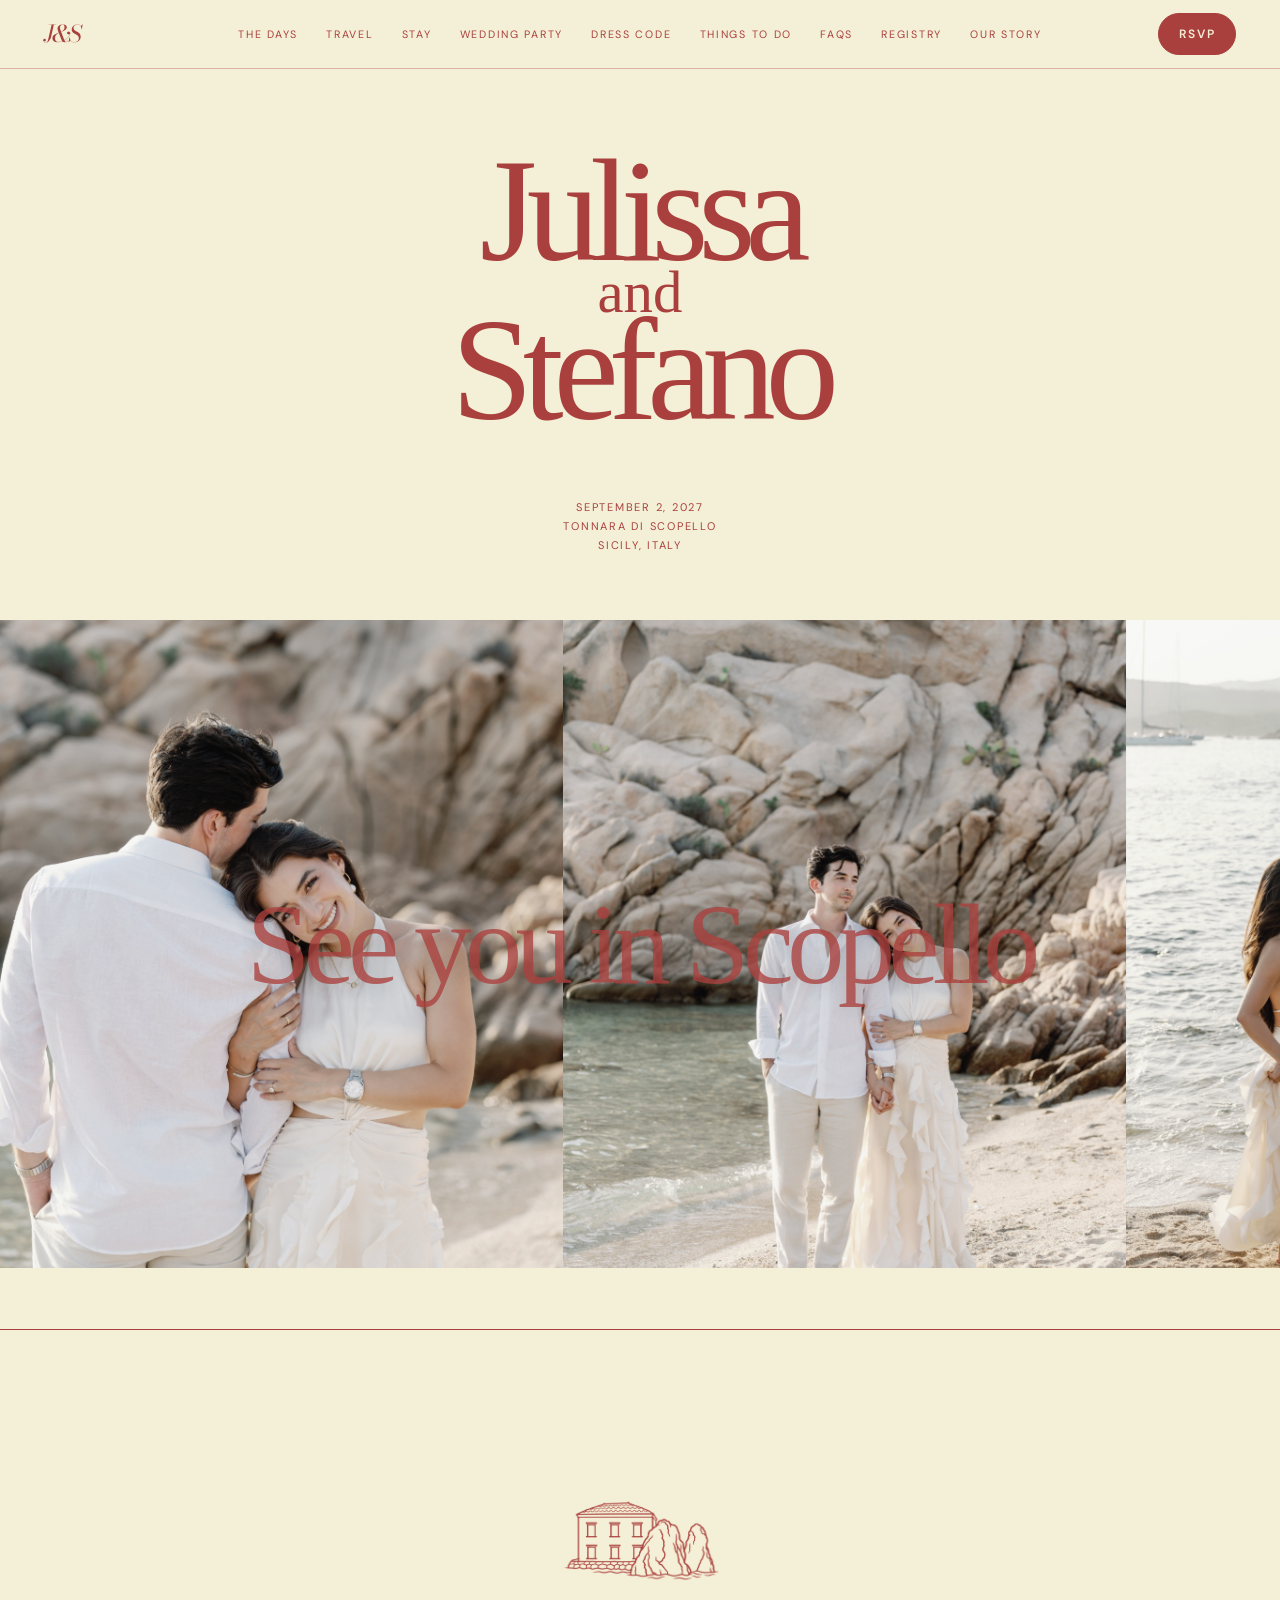
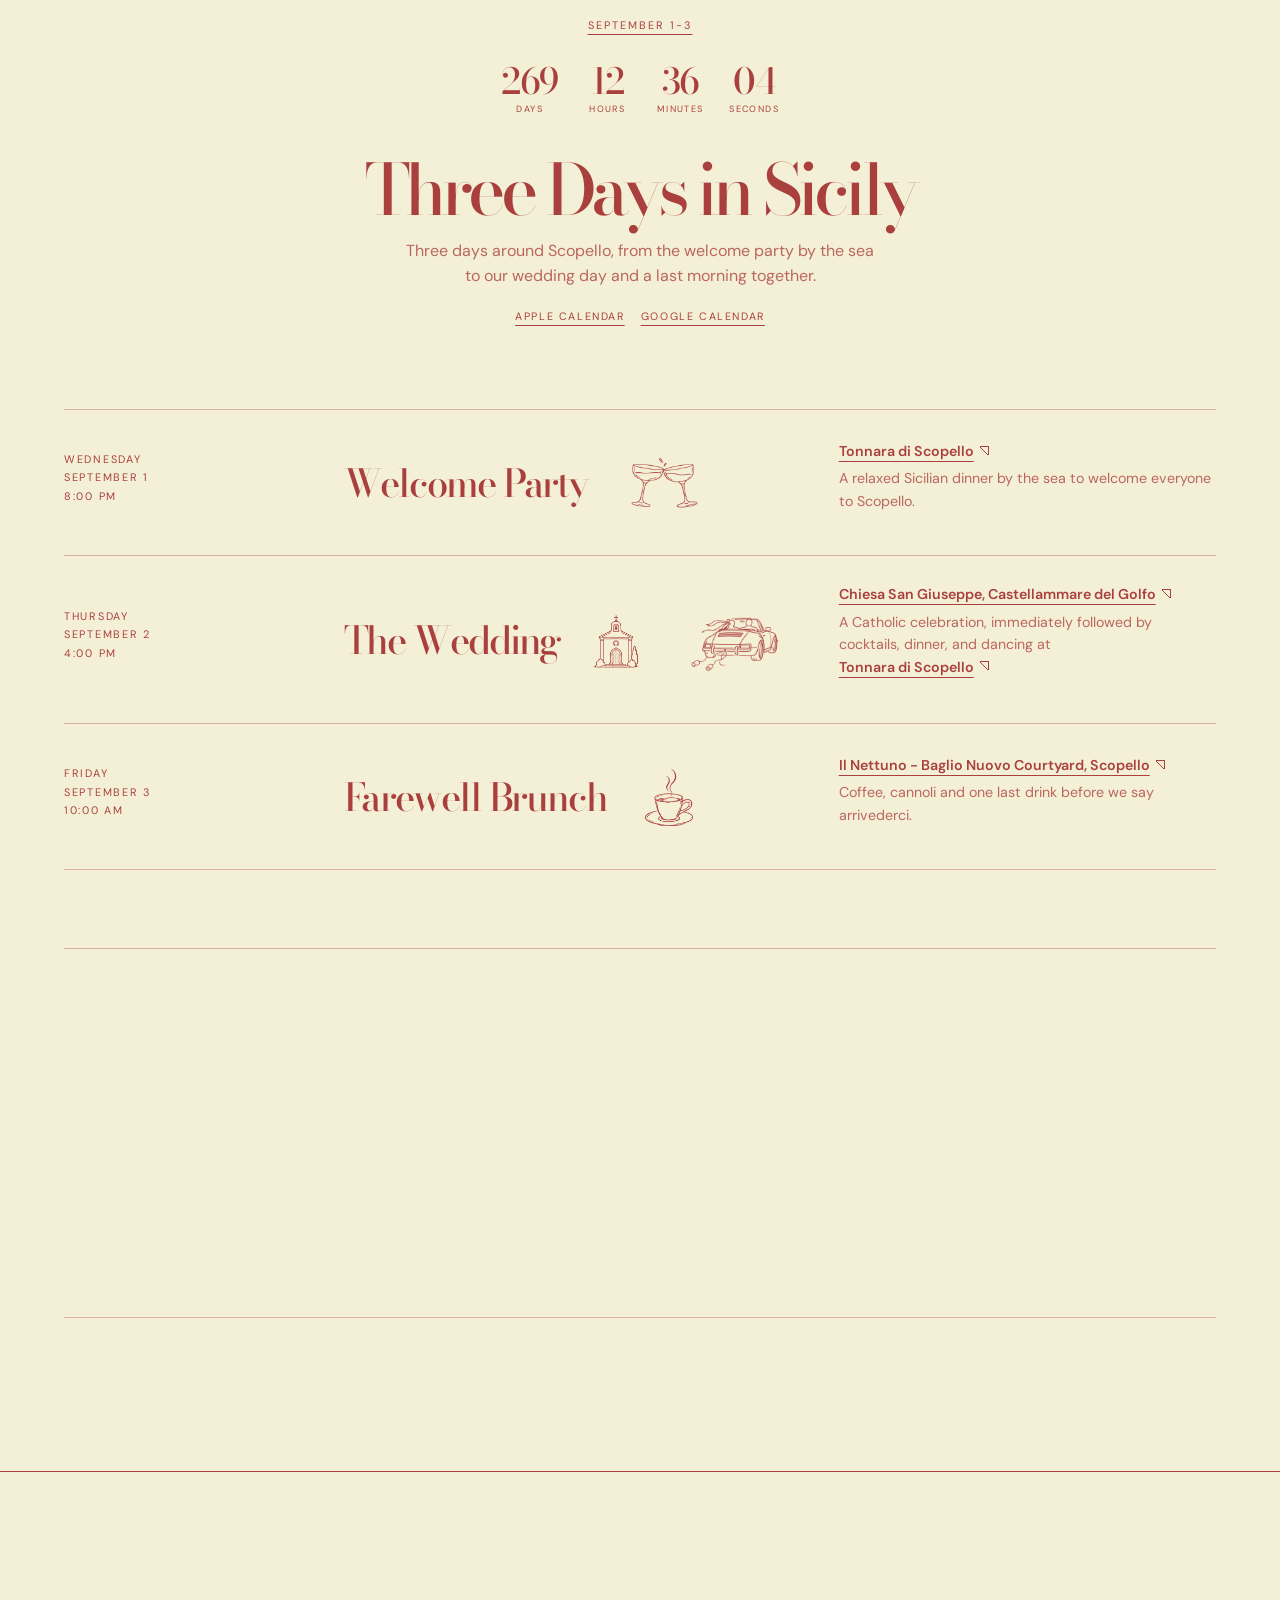
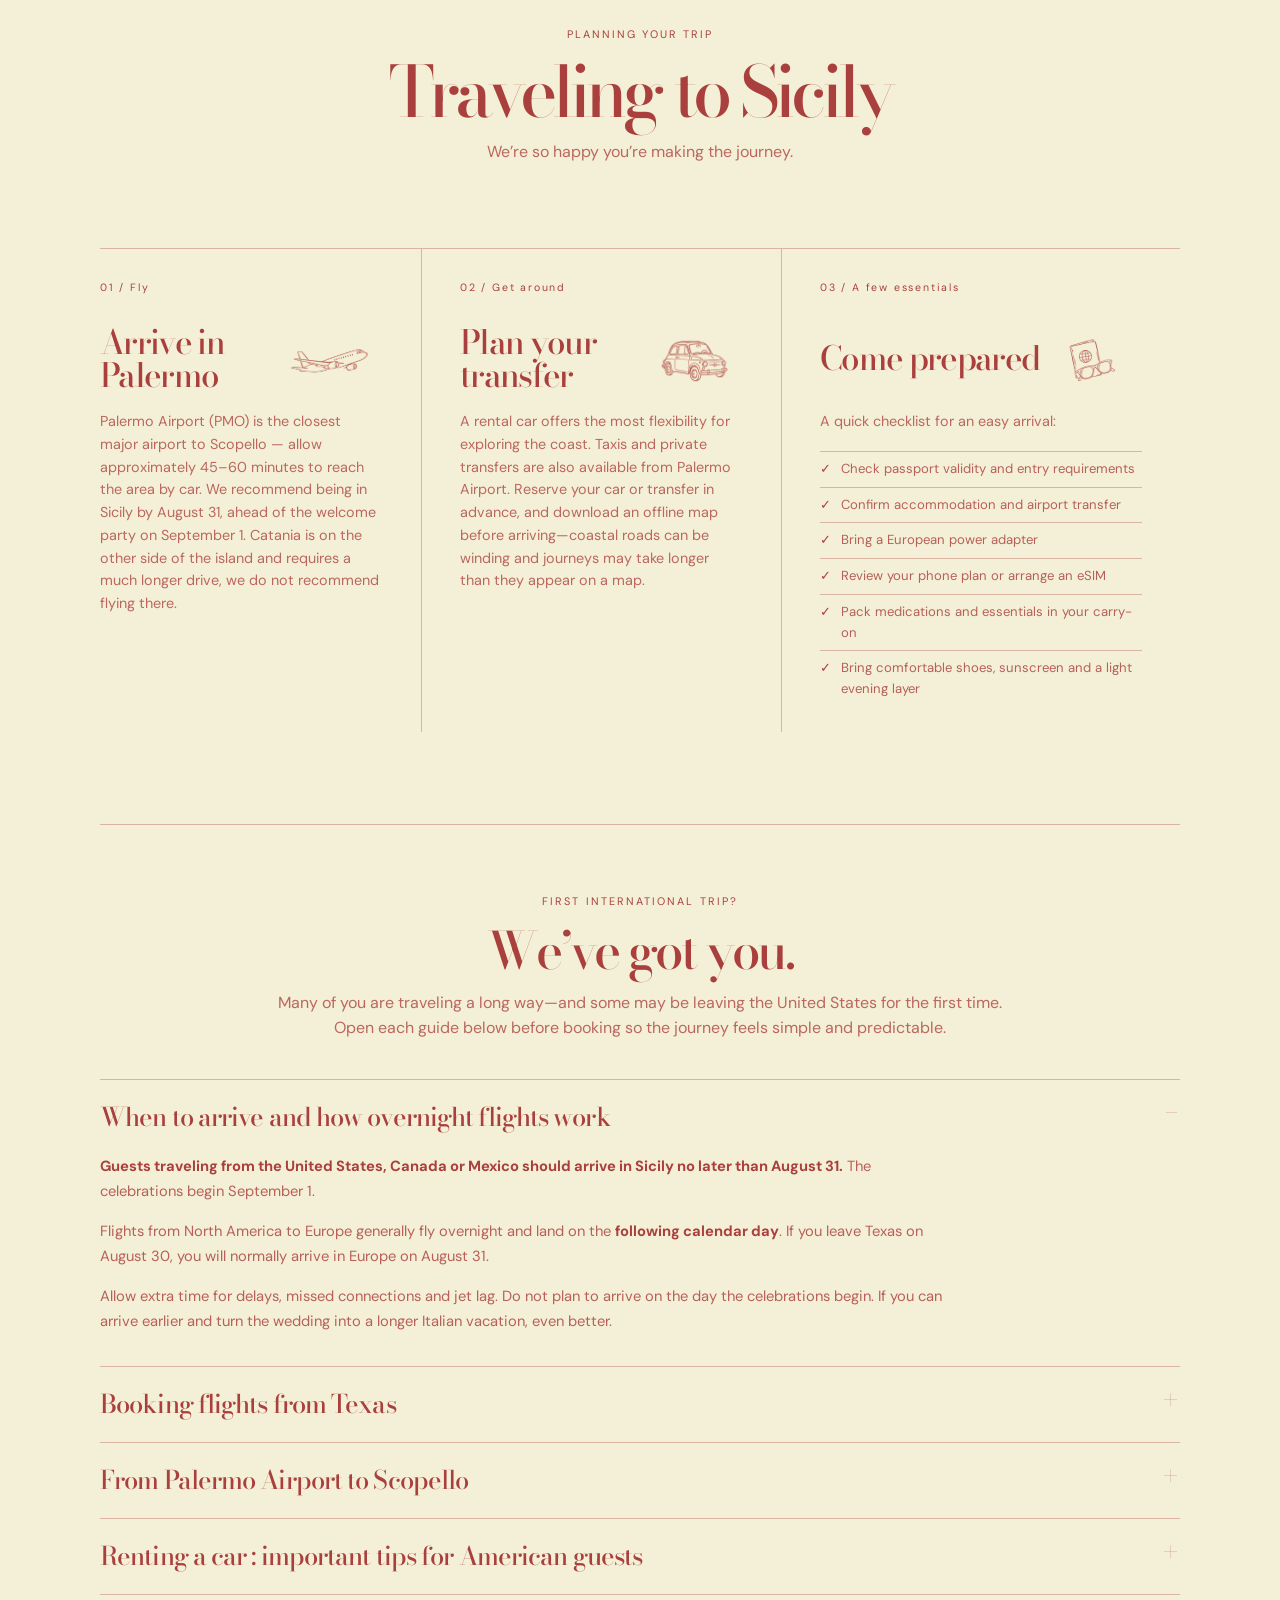
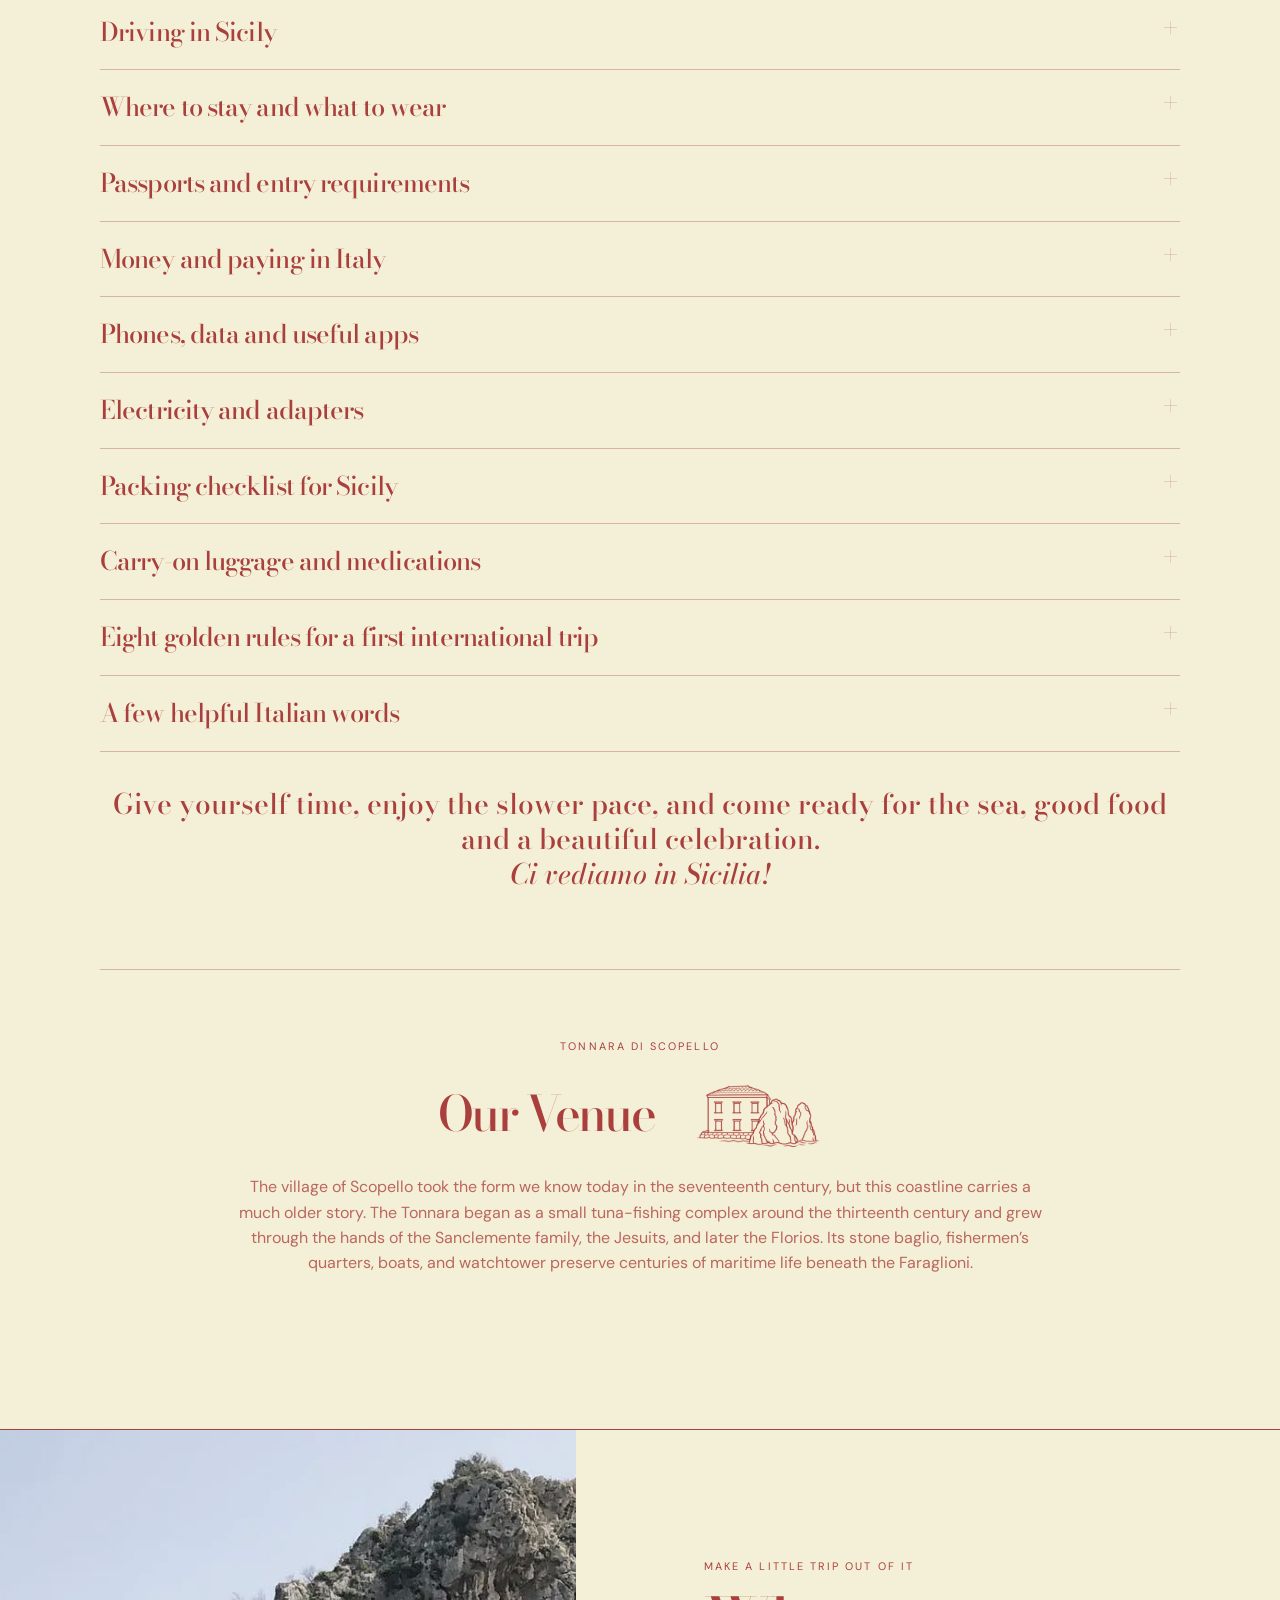
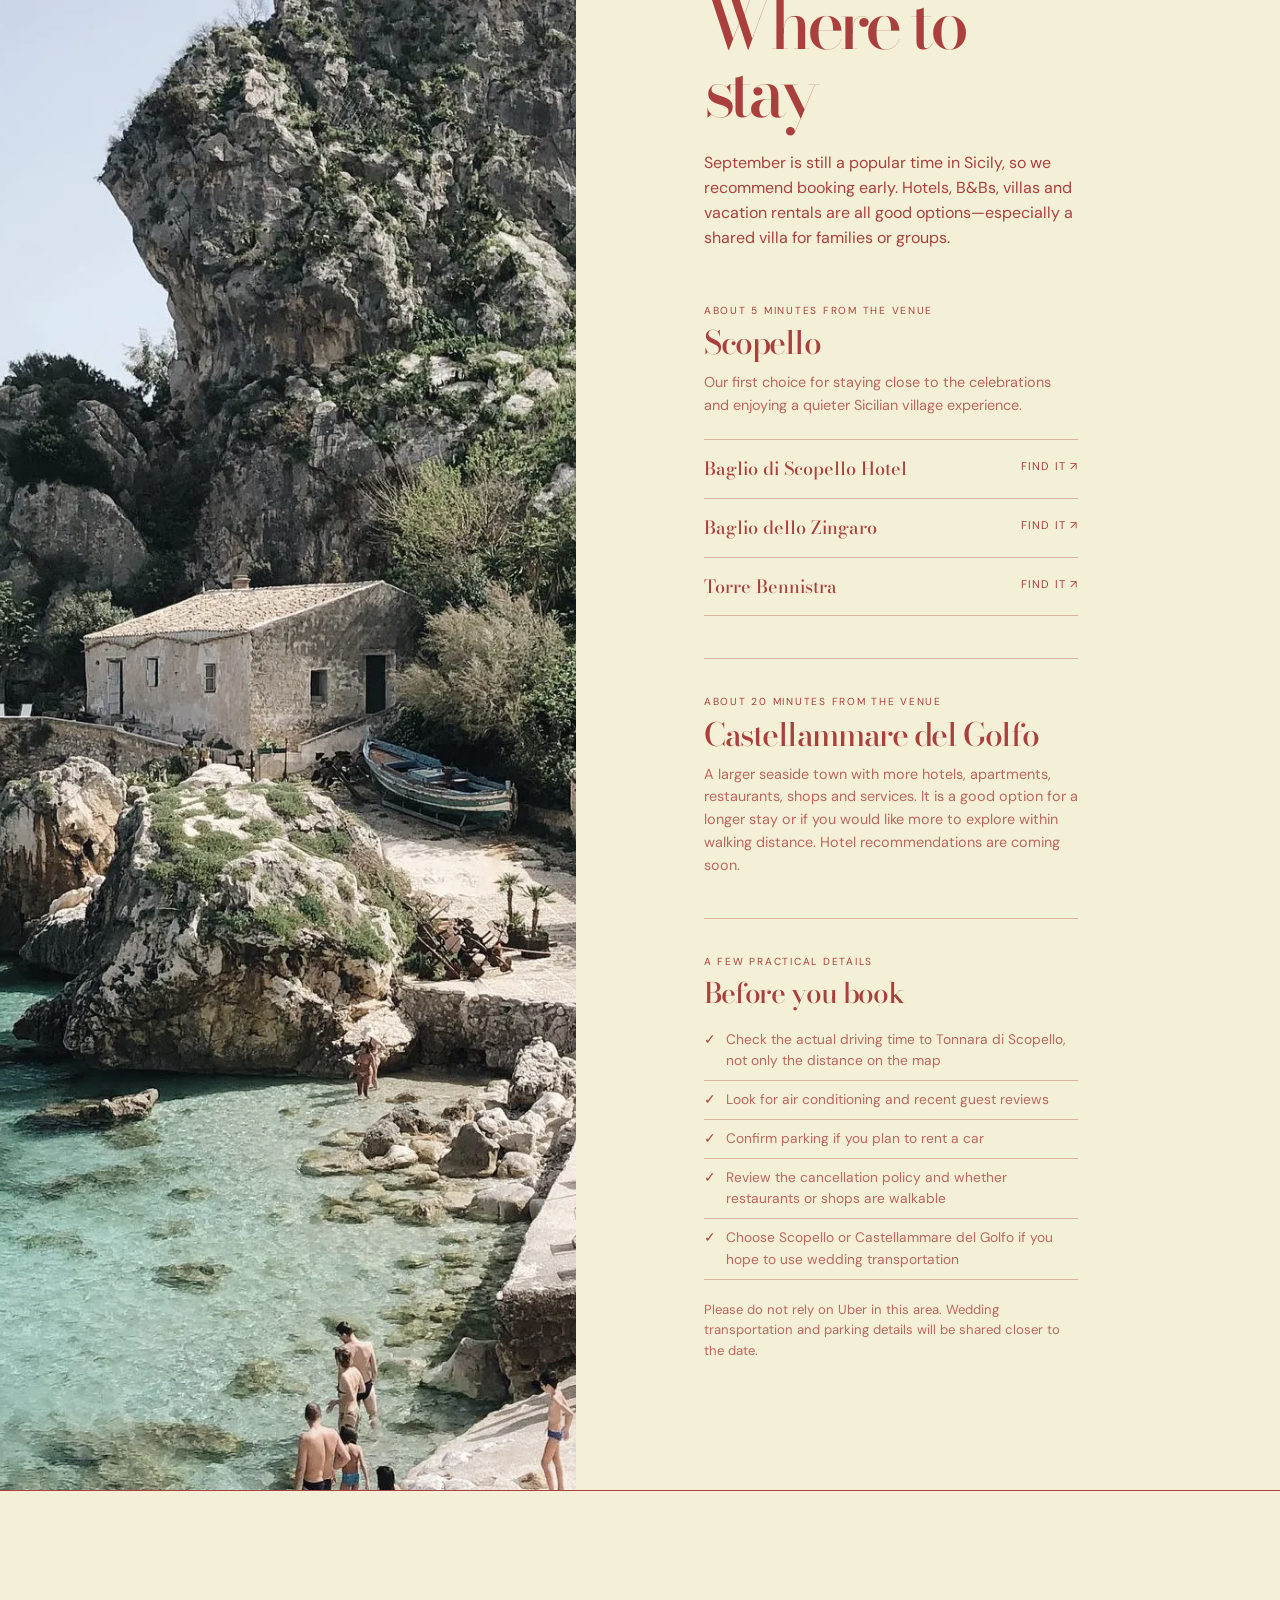
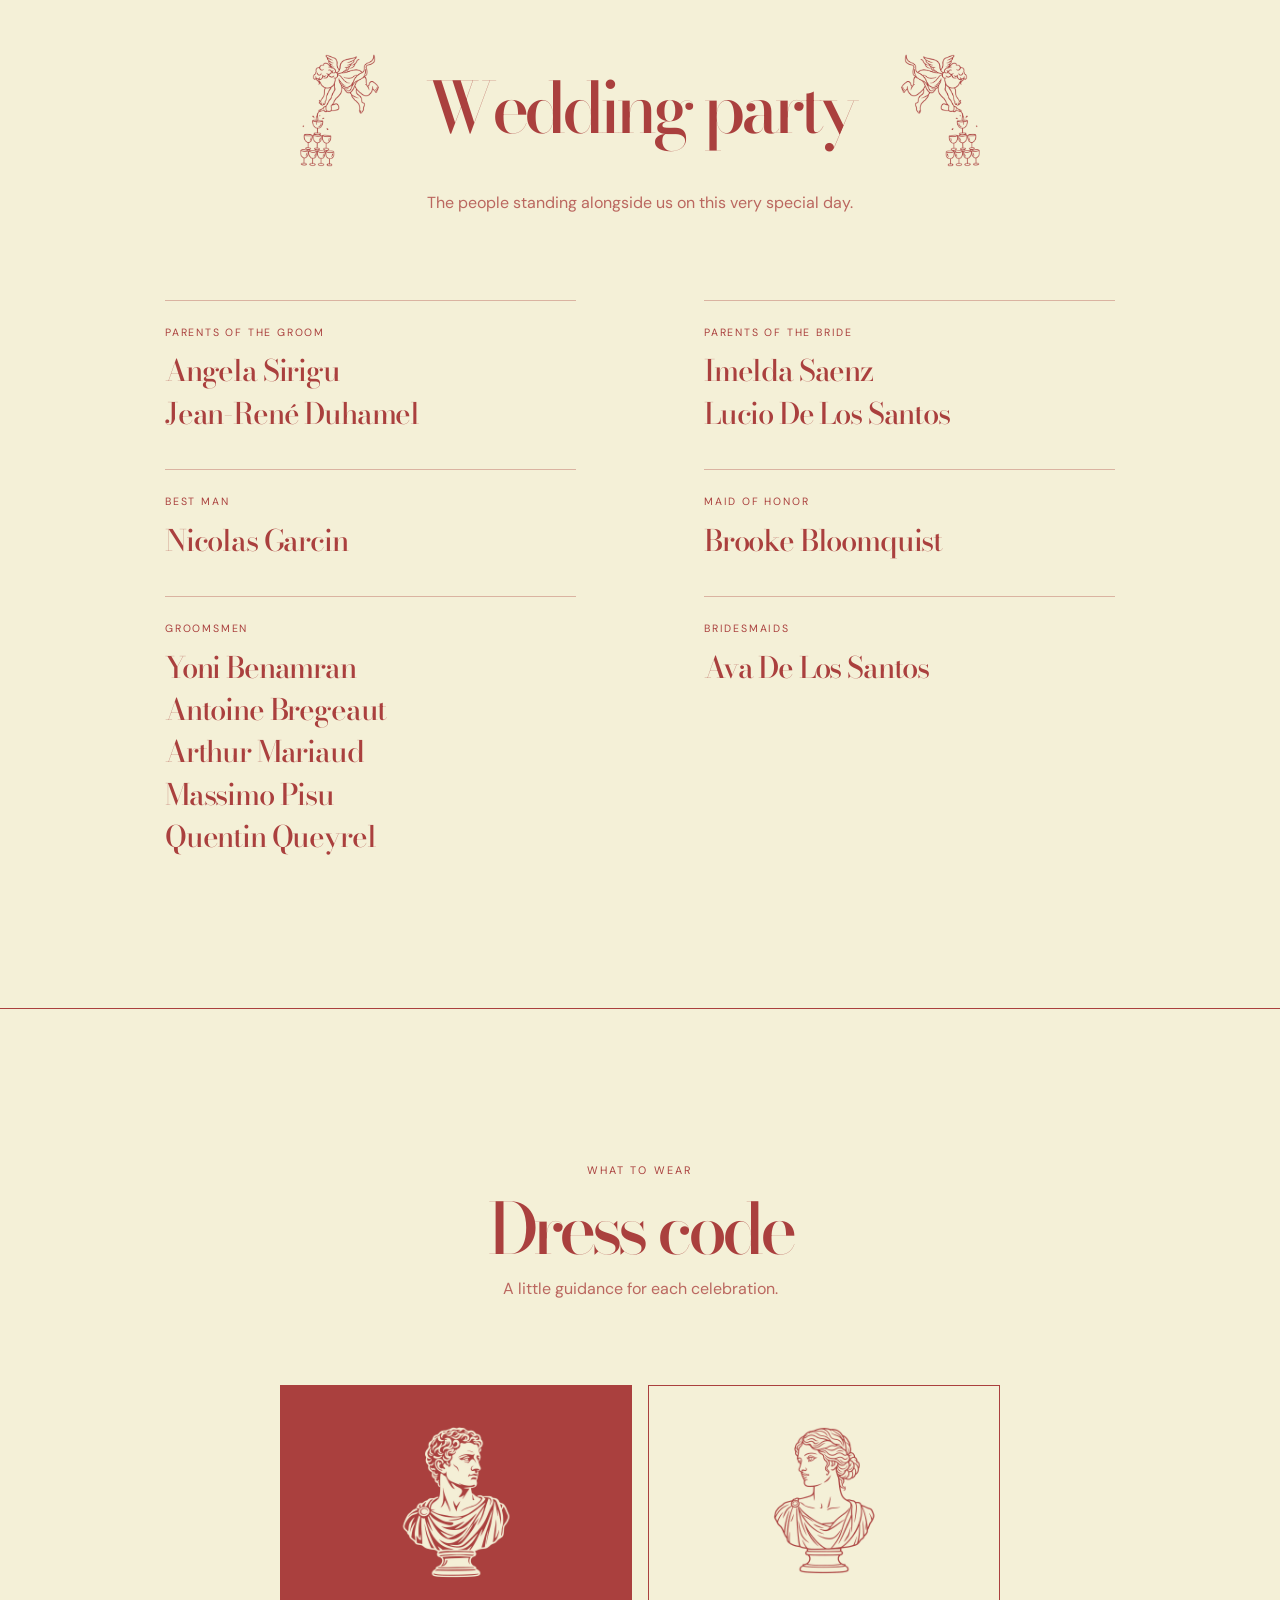
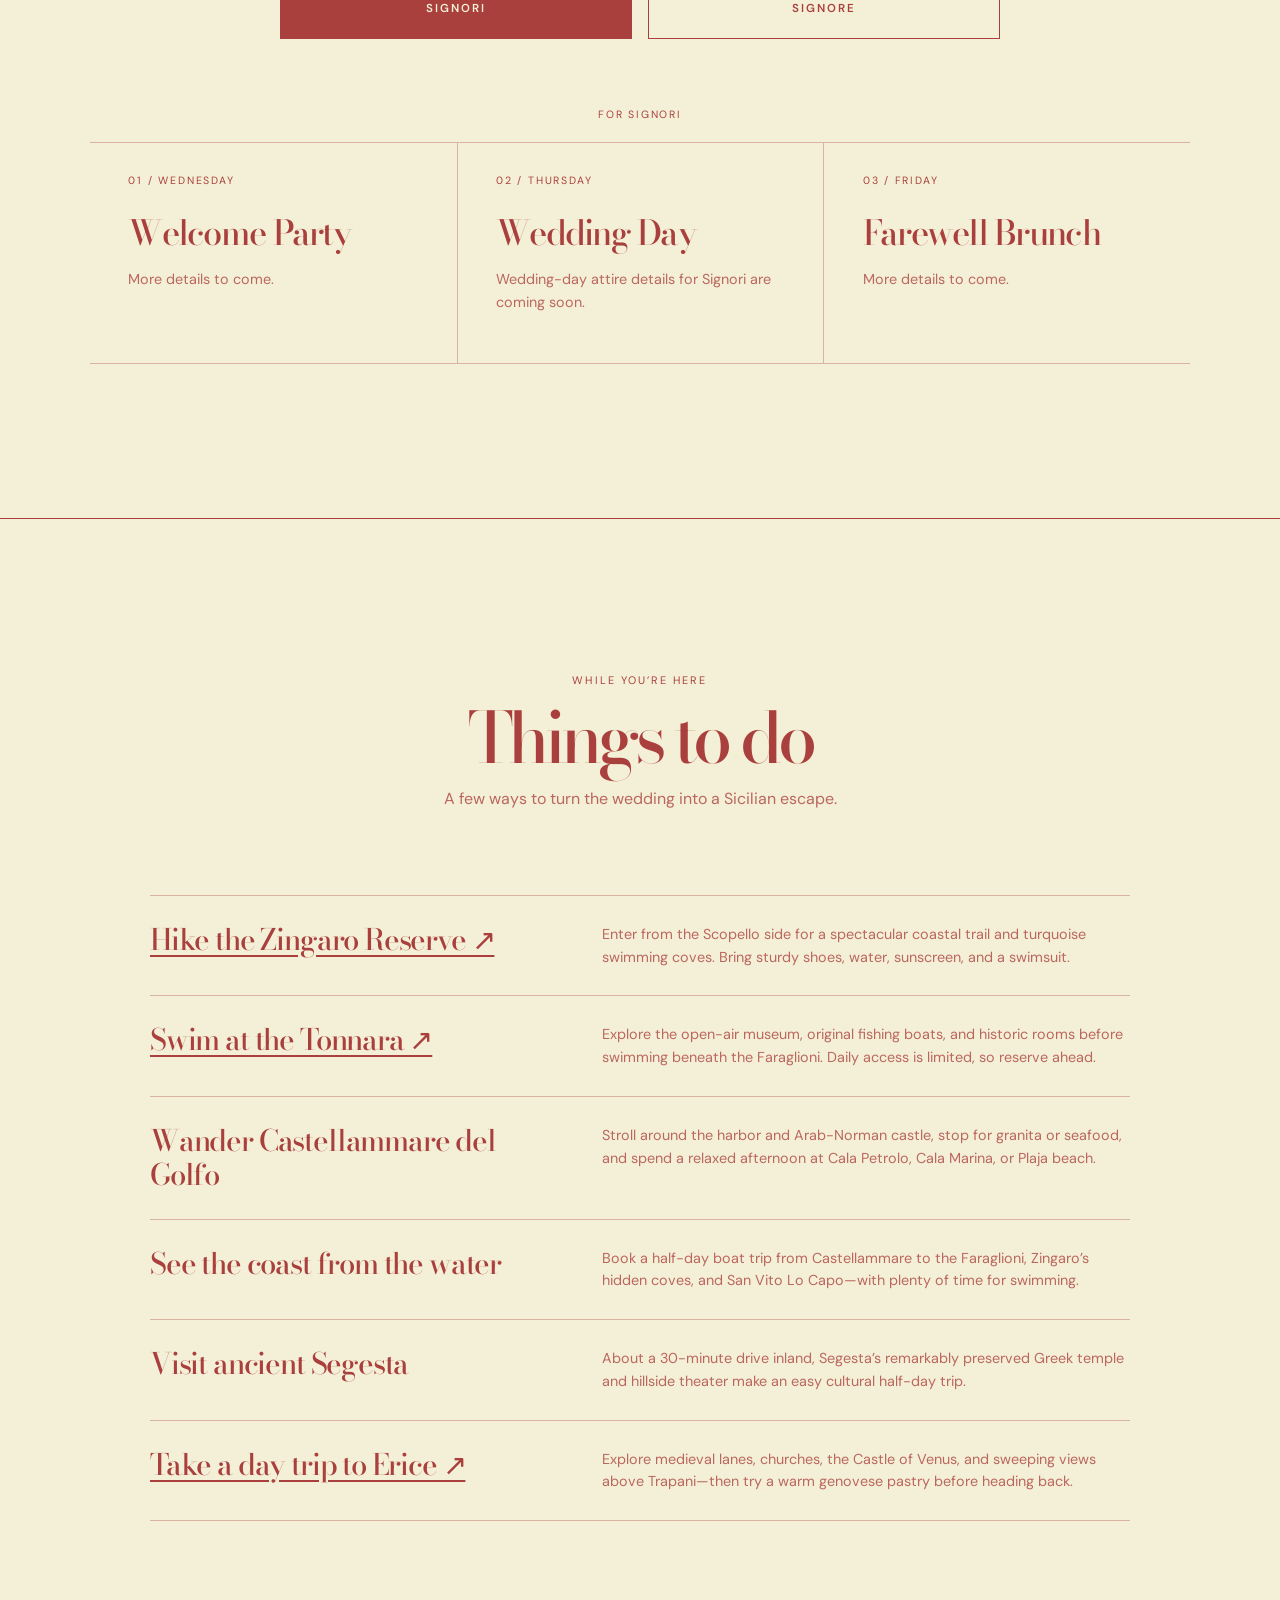
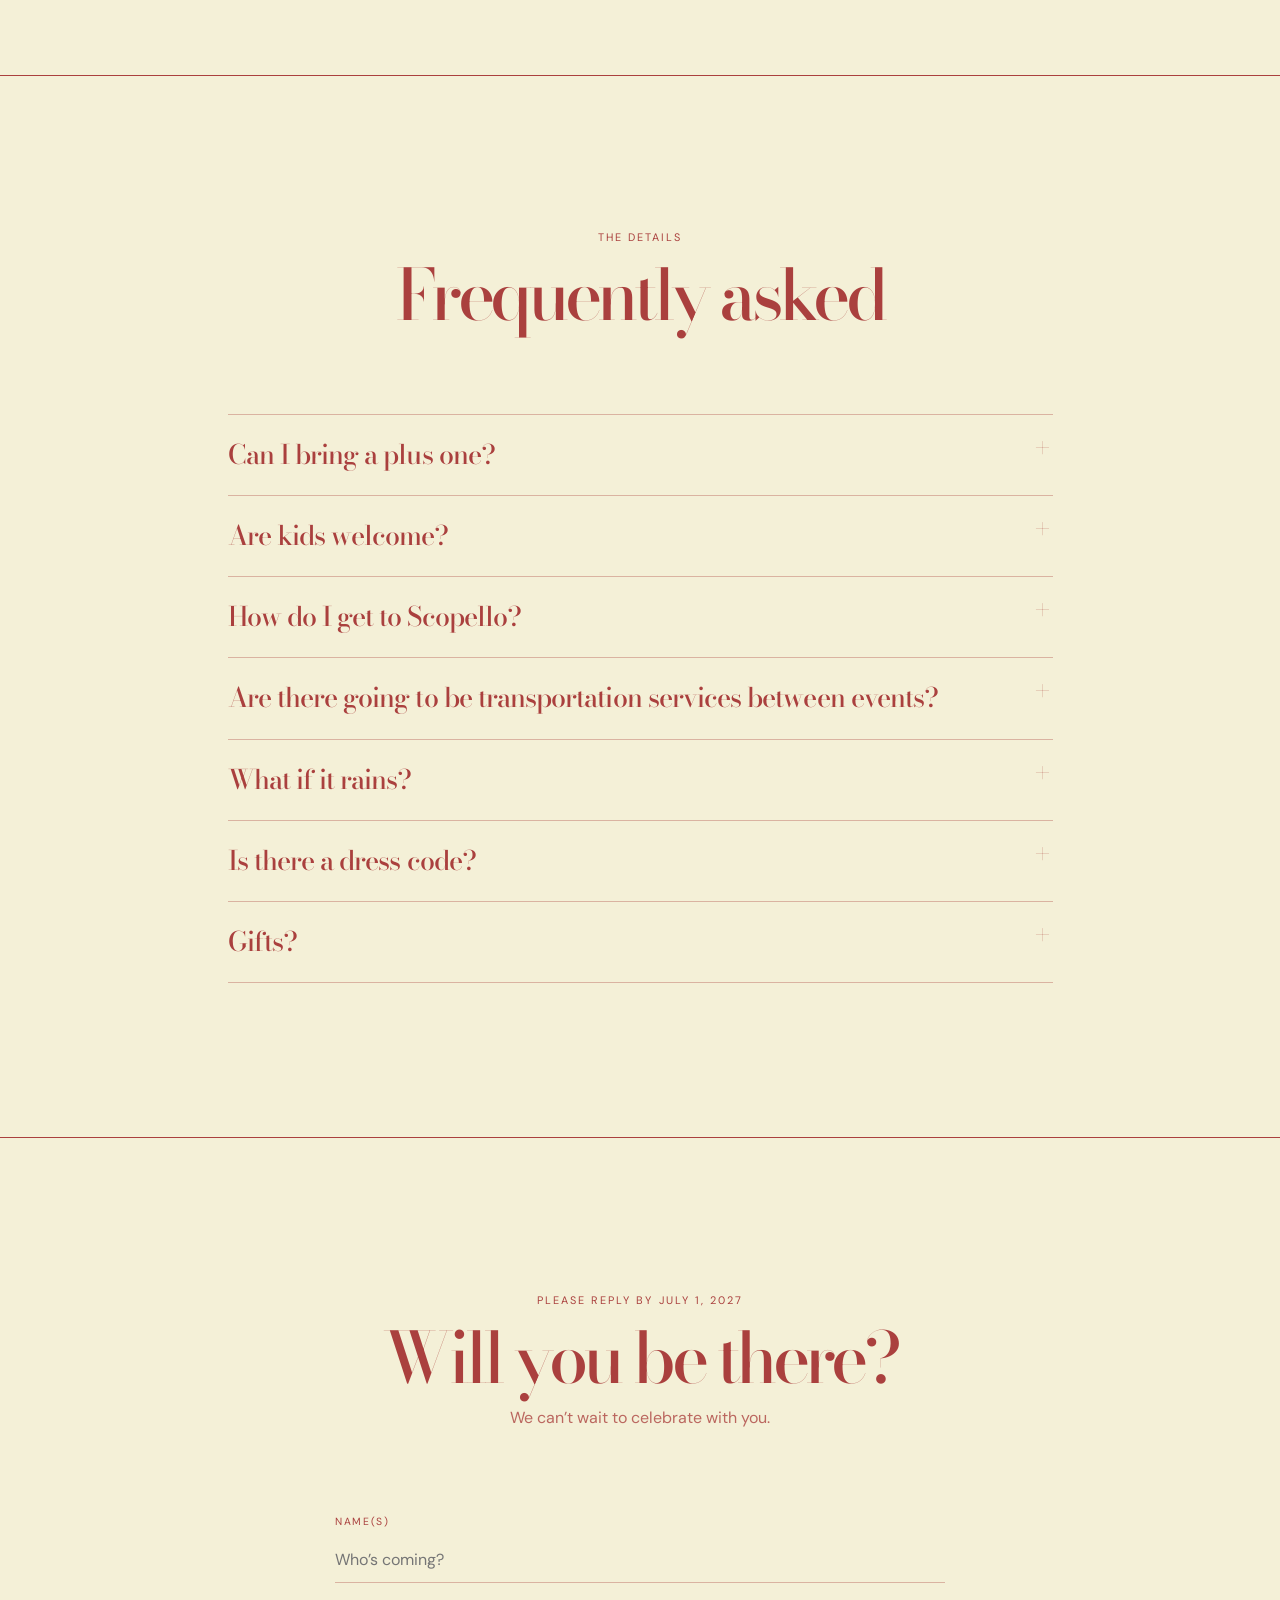
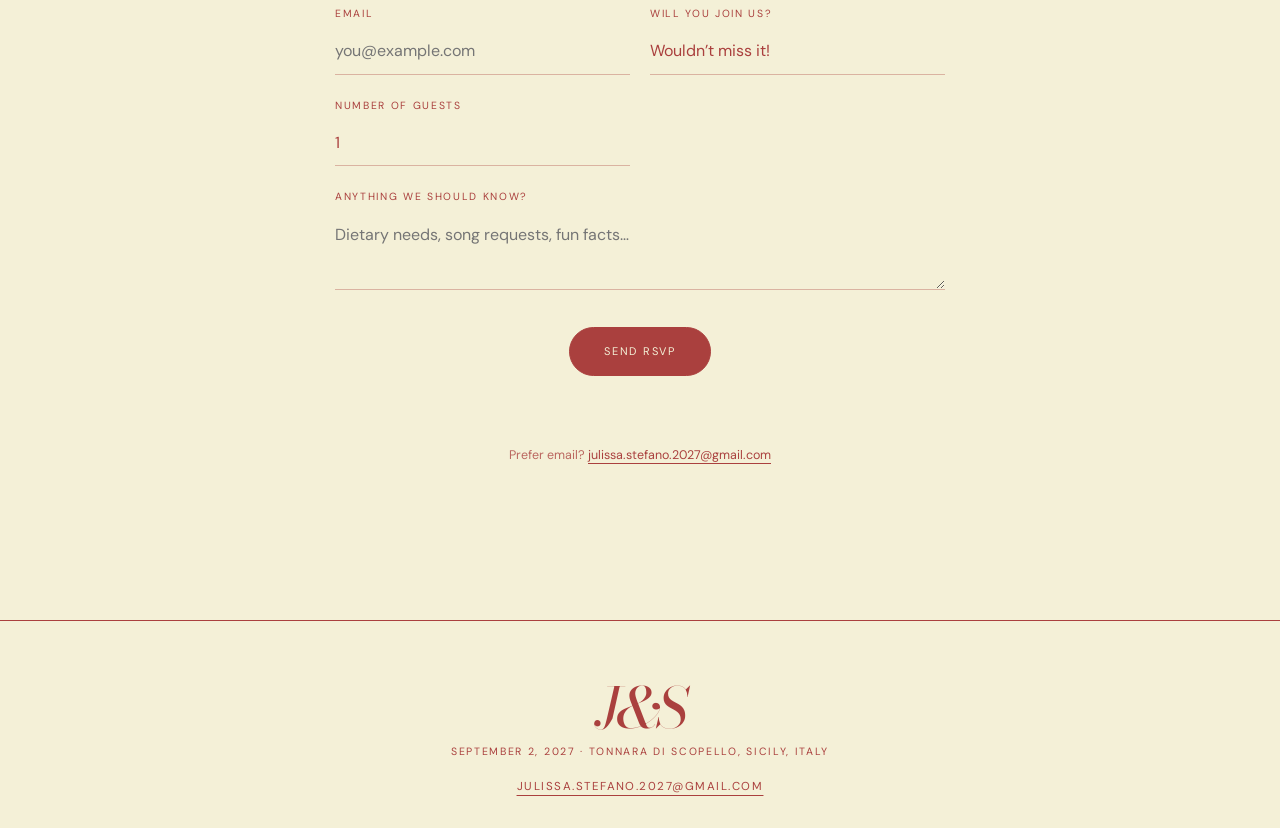
==== commit 17dc40e0: "Add mobile RSVP button" ====
--- a/wedding-v2/index.html
+++ b/wedding-v2/index.html
@@ -94,8 +94,8 @@
     .place-history__copy { max-width: 820px; margin: 0 auto; color: rgba(170,64,62,.78); }
     @media (max-width: 480px) { .place-history__heading { gap: 9px; }.place-history__sticker { width: 92px; height: 64px; } }
 
-    .party { background: var(--cream); }.party-title-row { display: flex; flex-direction: row; align-items: center; justify-content: center; gap: clamp(10px,1.8vw,20px); }.party-title-row h2 { margin-bottom: 0; }.party-sticker { display: block; flex: 0 0 auto; width: clamp(92px,10vw,130px); height: clamp(92px,10vw,130px); background: var(--ink); -webkit-mask: url("/wedding-v2/images/logo/wedding-party-cherub-tower.png") center / contain no-repeat; mask: url("/wedding-v2/images/logo/wedding-party-cherub-tower.png") center / contain no-repeat; }.party-title-row + p { margin-top: 18px !important; }.party-columns { max-width: 950px; margin: auto; display: grid; grid-template-columns: 1fr 1fr; gap: clamp(40px,10vw,160px); }.party-group { border-top: 1px solid var(--line); padding-top: 24px; }.party-group + .party-group { margin-top: 38px; }.party-role { margin: 0 0 12px; font-size: .66rem; letter-spacing: .17em; text-transform: uppercase; }.party-name { margin: 0; font: 500 clamp(1.45rem,2.3vw,2rem)/1.2 var(--display); letter-spacing: -.04em; }.party-name + .party-name { margin-top: 7px; }
-    @media (max-width: 480px) { .party-title-row { gap: 8px; }.party-title-row h2 { font-size: 2.65rem; }.party-sticker { width: 76px; height: 76px; } }
+    .party { background: var(--cream); }.party-title-row { display: flex; flex-direction: row; align-items: center; justify-content: center; gap: clamp(10px,1.8vw,20px); }.party-title-row h2 { margin-bottom: 0; }.party-sticker { display: block; flex: 0 0 auto; width: clamp(92px,10vw,130px); height: clamp(92px,10vw,130px); background: var(--ink); -webkit-mask: url("/wedding-v2/images/logo/wedding-party-cherub-tower.png") center / contain no-repeat; mask: url("/wedding-v2/images/logo/wedding-party-cherub-tower.png") center / contain no-repeat; }.party-sticker--mirrored { transform: scaleX(-1); }.party-title-row + p { margin-top: 18px !important; }.party-columns { max-width: 950px; margin: auto; display: grid; grid-template-columns: 1fr 1fr; gap: clamp(40px,10vw,160px); }.party-group { border-top: 1px solid var(--line); padding-top: 24px; }.party-group + .party-group { margin-top: 38px; }.party-role { margin: 0 0 12px; font-size: .66rem; letter-spacing: .17em; text-transform: uppercase; }.party-name { margin: 0; font: 500 clamp(1.45rem,2.3vw,2rem)/1.2 var(--display); letter-spacing: -.04em; }.party-name + .party-name { margin-top: 7px; }
+    @media (max-width: 480px) { .party-title-row { gap: 7px; }.party-title-row h2 { font-size: 2.15rem; }.party-sticker { width: 50px; height: 58px; } }
 
     .dress { text-align: center; }.dress-choices { width: min(100%,720px); margin: 0 auto clamp(42px,6vw,68px); display: grid; grid-template-columns: 1fr 1fr; gap: 16px; }.dress-choice { display: grid; justify-items: center; gap: 10px; min-width: 0; padding: 24px 18px 20px; color: var(--ink); background: transparent; border: 1px solid var(--ink); border-radius: 0; cursor: var(--heart-cursor); transition: color .2s, background .2s; }.dress-choice[aria-selected="true"] { color: var(--cream); background: var(--ink); }.dress-bust { display: block; width: min(100%,170px); height: 180px; background: var(--ink); -webkit-mask-position: center; mask-position: center; -webkit-mask-size: contain; mask-size: contain; -webkit-mask-repeat: no-repeat; mask-repeat: no-repeat; }.dress-choice[aria-selected="true"] .dress-bust { background: var(--cream); }.dress-bust--signori { -webkit-mask-image: url("/wedding-v2/images/logo/dress-code-signori.png"); mask-image: url("/wedding-v2/images/logo/dress-code-signori.png"); }.dress-bust--signore { -webkit-mask-image: url("/wedding-v2/images/logo/dress-code-signore.png"); mask-image: url("/wedding-v2/images/logo/dress-code-signore.png"); }.dress-choice__label { font-size: .72rem; font-weight: 600; letter-spacing: .17em; text-transform: uppercase; }.dress-panel { max-width: 1100px; margin: auto; }.dress-panel[hidden] { display: none; }.dress-panel__label { margin: 0 0 18px; font-size: .66rem; letter-spacing: .17em; text-transform: uppercase; }.dress-events { display: grid; grid-template-columns: repeat(3,1fr); border-top: 1px solid var(--line); border-bottom: 1px solid var(--line); text-align: left; }.dress-event { min-height: 220px; padding: 30px clamp(20px,3vw,42px); }.dress-event + .dress-event { border-left: 1px solid var(--line); }.dress-number { margin: 0 0 26px; font-size: .66rem; letter-spacing: .17em; text-transform: uppercase; }.dress-event h3 { margin: 0 0 18px; font: 500 clamp(1.65rem,2.7vw,2.45rem)/1 var(--display); letter-spacing: -.05em; }.dress-event > p:last-child { margin: 0; color: rgba(170,64,62,.78); font-size: .9rem; }
     @media (max-width: 760px) { .dress-choices { width: min(100%,390px); gap: 10px; }.dress-choice { padding: 18px 8px 15px; }.dress-bust { height: 135px; }.dress-events { grid-template-columns: 1fr; }.dress-event { min-height: 0; padding: 28px 0; }.dress-event + .dress-event { border-left: 0; border-top: 1px solid var(--line); } }
@@ -213,7 +213,7 @@
     </section>
 
     <section class="section party" id="party" aria-labelledby="party-title">
-      <div class="section__head"><div class="party-title-row"><h2 id="party-title">Wedding party</h2><span class="party-sticker" role="img" aria-label="A veiled cherub pouring champagne into a tower of glasses"></span></div><p>The people standing alongside us on this very special day.</p></div>
+      <div class="section__head"><div class="party-title-row"><span class="party-sticker party-sticker--mirrored" aria-hidden="true"></span><h2 id="party-title">Wedding party</h2><span class="party-sticker" role="img" aria-label="A veiled cherub pouring champagne into a tower of glasses"></span></div><p>The people standing alongside us on this very special day.</p></div>
       <div class="party-columns">
         <div><div class="party-group"><p class="party-role">Parents of the groom</p><p class="party-name">Angela Sirigu</p><p class="party-name">Jean-René Duhamel</p></div><div class="party-group"><p class="party-role">Best man</p><p class="party-name">Nicolas Garcin</p></div><div class="party-group"><p class="party-role">Groomsmen</p><p class="party-name">Yoni Benamran</p><p class="party-name">Antoine Bregeaut</p><p class="party-name">Arthur Mariaud</p><p class="party-name">Massimo Pisu</p><p class="party-name">Quentin Queyrel</p></div></div>
         <div><div class="party-group"><p class="party-role">Parents of the bride</p><p class="party-name">Imelda Saenz</p><p class="party-name">Lucio De Los Santos</p></div><div class="party-group"><p class="party-role">Maid of honor</p><p class="party-name">Brooke Bloomquist</p></div><div class="party-group"><p class="party-role">Bridesmaids</p><p class="party-name">Ava De Los Santos</p><p class="party-name" aria-label="Name to be announced">&nbsp;</p><p class="party-name" aria-label="Name to be announced">&nbsp;</p><p class="party-name" aria-label="Name to be announced">&nbsp;</p><p class="party-name" aria-label="Name to be announced">&nbsp;</p></div></div>
